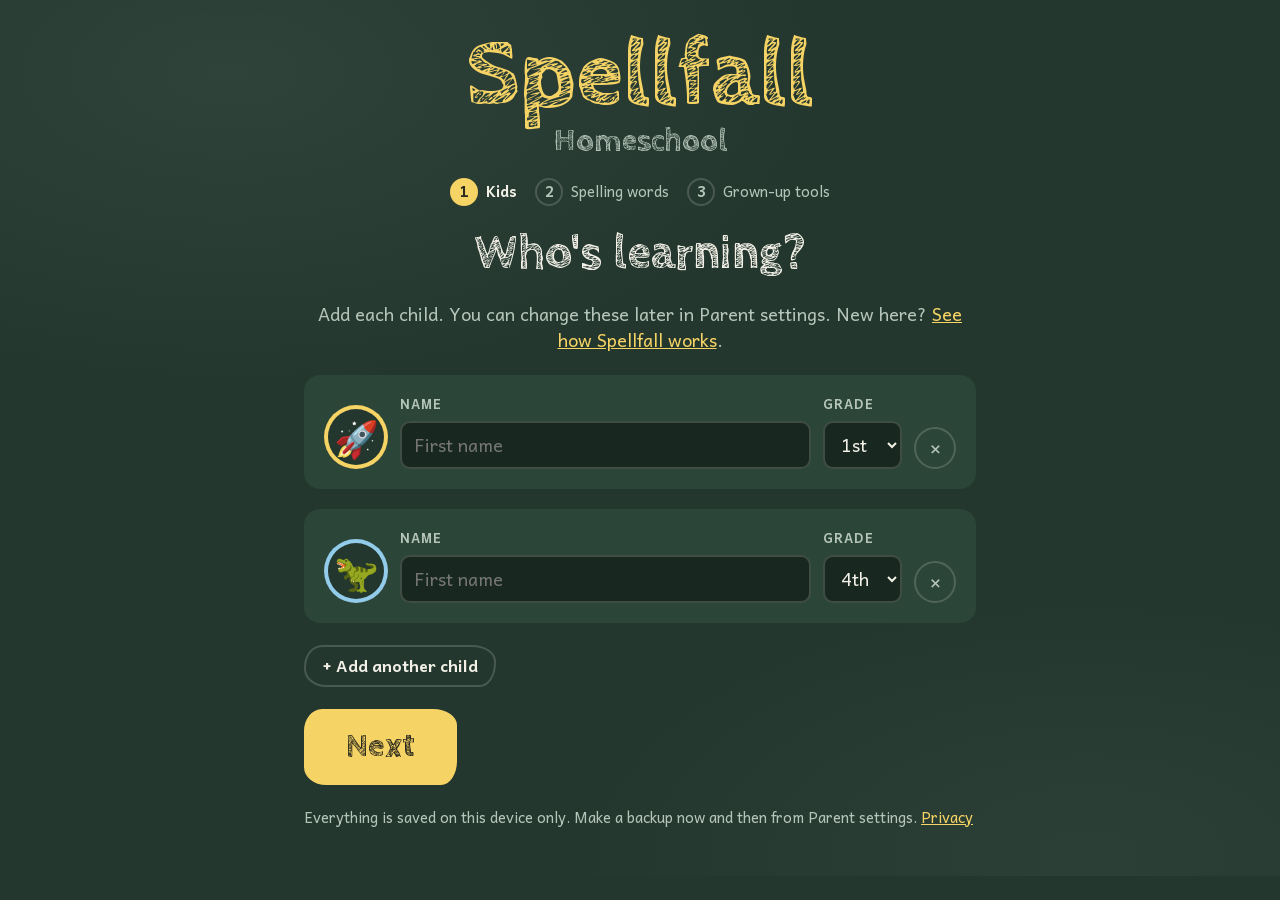
==== apps/spellfall/index.html @ 2c47dcf7 "n2: Spell-a-Rocket - spelling fuels a launch Every word spelled right in a spelling or hidden-words " ====
<!doctype html><html><head><meta charset=utf8><meta name=viewport content="width=device-width,initial-scale=1,viewport-fit=cover"><style>:root{color-scheme:light;box-sizing:border-box;padding-top:env(safe-area-inset-top,0px);padding-bottom:env(safe-area-inset-bottom,0px)}html{scroll-padding-top:env(safe-area-inset-top,0px)}body{margin:0;padding:0;font:14px -apple-system,BlinkMacSystemFont,sans-serif;background:#faf9f5;color:#141413}img{max-width:100%}[hidden]:not([hidden=until-found i]){display:none!important}</style></head><body>
<title>Spellfall</title>
<link rel="manifest" href="../../manifest.webmanifest">
<link rel="icon" href="../../icons/favicon-32.png">
<link rel="apple-touch-icon" href="../../icons/apple-touch-icon.png">
<meta name="theme-color" content="#23372E">
<meta name="apple-mobile-web-app-capable" content="yes">
<meta name="apple-mobile-web-app-title" content="Spellfall">
<meta name="apple-mobile-web-app-status-bar-style" content="black">
<link rel="stylesheet" href="../../css/fonts.css">
<style>
/* Layout: a one-screen chalkboard app. Menus are chalk on slate; the game is a full-bleed canvas world over a wooden chalk-tray where the typing happens. Word lists sit on primary-grade handwriting paper. */
:root{
  --board:#23372E; --board-deep:#182820; --panel:#2C4539; --panel-2:#34524A;
  --chalk:#F3F1E7; --chalk-dim:#B6C5B9; --chalk-faint:rgba(243,241,231,.18);
  --yellow:#F6D365; --pink:#F4A3A8; --blue:#93CBEA; --green:#A3E4A8; --orange:#F7B267; --lilac:#C9B6F2;
  --paper:#FBFAF3; --paper-blue:#8DB3DF; --paper-red:#E07A80; --ink:#26303A; --ink-soft:#5F6B77;
  --wood:#7A4E33; --wood-hi:#A06C48; --wood-dk:#553421;
  --good:#1F9D5A; --bad:#D8434B; --on-yellow:#2B2A1E;
  --f-display:"Cabin Sketch","Chalkboard SE","Marker Felt","Comic Sans MS",cursive;
  --f-body:"Andika","Avenir Next","Segoe UI",system-ui,sans-serif;
  --chalk-r:18px 24px 16px 22px / 22px 16px 24px 18px;
  color-scheme:dark;
}
*{box-sizing:border-box}
html{height:100%;background:var(--board)}
body{height:100%;margin:0;background:var(--board);color:var(--chalk);font-family:var(--f-body);font-size:18px;line-height:1.4;overflow:hidden;-webkit-tap-highlight-color:transparent;-webkit-text-size-adjust:100%}
button{font:inherit;color:inherit;cursor:pointer;border:0;background:none;padding:0;touch-action:manipulation}
input,select,textarea{font:inherit}
:focus-visible{outline:3px solid var(--yellow);outline-offset:3px}
.vh{position:absolute!important;width:1px;height:1px;opacity:0;overflow:hidden;clip:rect(0 0 0 0);pointer-events:none}

#app{position:relative;height:100%;overflow:hidden;background:
  radial-gradient(80% 60% at 18% 8%,rgba(255,255,255,.06),transparent 60%),
  radial-gradient(70% 50% at 85% 95%,rgba(255,255,255,.045),transparent 60%),var(--board)}
.screen{position:absolute;inset:0;overflow-y:auto;overflow-x:hidden;-webkit-overflow-scrolling:touch}
.wrap{position:relative;z-index:1;max-width:1100px;margin:0 auto;padding-block:28px 40px;padding-inline:24px;display:flex;flex-direction:column;gap:22px;min-height:100%}
.wrap.narrow{max-width:760px}
.wrap.wide{max-width:1180px}
@media (max-width:560px){.wrap{padding-inline:16px;padding-block:20px 32px}}
.center{display:grid;place-items:center}
.row{display:flex;flex-wrap:wrap;gap:12px;align-items:center}
.fine{font-size:15px;color:var(--chalk-dim);margin:0}
.muted{color:var(--chalk-dim);margin:0}

/* Type */
.logo{font-family:var(--f-display);font-weight:700;font-size:clamp(60px,12vw,128px);line-height:.9;color:var(--yellow);text-align:center;margin:8px 0 0;letter-spacing:.01em}
.logo span{display:inline-block;animation:drop .9s cubic-bezier(.3,1.5,.5,1) both}
.logo.sm{font-size:clamp(44px,8vw,72px)}
.tag{text-align:center;color:var(--chalk-dim);font-size:20px;margin:0;text-wrap:balance}
.who{font-family:var(--f-display);font-weight:700;font-size:36px;line-height:1.05;text-align:center;margin:6px 0 0;text-wrap:balance}
.h3{font-family:var(--f-display);font-weight:700;font-size:28px;margin:0 0 12px}
@keyframes drop{from{transform:translateY(-80px) rotate(-8deg);opacity:0}to{transform:none;opacity:1}}

/* Buttons */
.btn{display:inline-flex;align-items:center;justify-content:center;gap:10px;min-height:50px;padding:10px 22px;border-radius:var(--chalk-r);border:2.5px solid var(--chalk);font-weight:700;font-size:18px;color:var(--chalk);transition:transform .12s,background-color .12s;text-decoration:none;user-select:none;-webkit-user-select:none}
.btn:hover{background:rgba(255,255,255,.08)}
.btn:active{transform:scale(.97)}
.btn.primary{background:var(--yellow);border-color:var(--yellow);color:var(--on-yellow)}
.btn.primary:hover{background:#FADF86}
.btn.big{font-family:var(--f-display);font-size:42px;min-height:88px;padding:10px 48px}
.btn.small{min-height:42px;font-size:16px;padding:6px 16px}
.btn.ghost{border-color:var(--chalk-faint)}
.btn.danger{border-color:#E88A8A;color:#FFC2C2}
.btn[disabled]{opacity:.4;cursor:not-allowed;transform:none}

.hold{position:relative;display:inline-flex;align-items:center;gap:10px;padding:8px 16px 8px 10px;border:2px dashed var(--chalk-faint);border-radius:999px;color:var(--chalk-dim);font-size:16px;user-select:none;-webkit-user-select:none;-webkit-touch-callout:none;touch-action:none}
.hold .ring{width:26px;height:26px;border-radius:50%;background:conic-gradient(var(--yellow) calc(var(--p,0)*360deg),rgba(255,255,255,.14) 0);display:grid;place-items:center;flex:none}
.hold .ring::after{content:"";width:17px;height:17px;border-radius:50%;background:var(--board)}

/* Home */
.drift{position:absolute;inset:0;overflow:hidden;pointer-events:none;z-index:0}
.drift span{position:absolute;top:-12%;font-family:var(--f-display);font-weight:700;opacity:.12;animation:fall linear infinite}
@keyframes fall{to{transform:translateY(125vh) rotate(50deg)}}
.players{display:grid;grid-template-columns:repeat(auto-fit,minmax(250px,320px));justify-content:center;gap:24px;margin-top:4px}
.pcard{position:relative;display:flex;flex-direction:column;align-items:center;gap:6px;padding:28px 20px 22px;border:3px solid var(--pc);border-radius:var(--chalk-r);background:rgba(0,0,0,.14);transition:transform .15s,background-color .15s;text-align:center;min-width:0}
.pcard:hover{transform:translateY(-3px) rotate(-.5deg);background:rgba(255,255,255,.06)}
.pav{width:112px;height:112px;border-radius:50%;display:grid;place-items:center;font-size:62px;line-height:1;background:rgba(0,0,0,.2);box-shadow:inset 0 0 0 4px var(--pc);flex:none}
.pname{font-family:var(--f-display);font-weight:700;font-size:42px;line-height:1.05;color:var(--pc);margin-top:6px;overflow-wrap:anywhere}
.pmeta{color:var(--chalk-dim);font-size:17px}
.pbest{font-size:17px;color:var(--chalk-dim)}
.pbest b{font-family:var(--f-display);font-size:26px;color:var(--chalk);margin-left:4px}
@media (max-width:560px){.pcard{padding:20px 16px 16px}.pav{width:84px;height:84px;font-size:46px}.pname{font-size:34px}.players{grid-template-columns:minmax(0,1fr)}}
.pkey{position:absolute;top:10px;left:12px;font-size:14px;border:1.5px solid var(--chalk-faint);border-radius:6px;padding:0 7px;color:var(--chalk-dim)}
.foot{margin-top:auto;display:flex;justify-content:space-between;align-items:center;gap:12px;flex-wrap:wrap;color:var(--chalk-dim);font-size:15px;padding-top:12px}

/* Setup */
.srows{display:flex;flex-direction:column;gap:14px}
.srow{display:flex;gap:12px;align-items:flex-end;flex-wrap:wrap;padding:14px;border:2px solid var(--chalk-faint);border-radius:16px}
.savatar{width:64px;height:64px;border-radius:50%;background:rgba(0,0,0,.2);font-size:36px;display:grid;place-items:center;box-shadow:inset 0 0 0 3px var(--chalk-faint);flex:none}
.grow{flex:1;min-width:160px}
.x{width:42px;height:42px;border-radius:50%;border:2px solid var(--chalk-faint);font-size:22px;line-height:1;color:var(--chalk-dim)}

/* Lobby */
.topbar{display:flex;align-items:center;gap:14px;flex-wrap:wrap}
.me{display:flex;align-items:center;gap:14px;margin-right:auto;min-width:0}
.me .pav{width:68px;height:68px;font-size:38px}
.me h2{font-family:var(--f-display);font-weight:700;font-size:44px;margin:0;line-height:1;color:var(--pc);overflow-wrap:anywhere}
.me small{display:block;color:var(--chalk-dim);font-size:16px;margin-top:2px}
.lobby{display:grid;grid-template-columns:minmax(0,1.05fr) minmax(0,1fr);gap:32px;align-items:start}
@media (max-width:860px){.lobby{grid-template-columns:minmax(0,1fr)}}
.themes{display:grid;grid-template-columns:repeat(3,minmax(0,1fr));gap:12px}
@media (max-width:480px){.themes{grid-template-columns:minmax(0,1fr)}.tcard{flex-direction:row!important;align-items:center}.tcard canvas{width:120px!important;flex:none}}
.tcard{display:flex;flex-direction:column;gap:6px;padding:8px 8px 12px;border-radius:14px;border:3px solid transparent;background:rgba(0,0,0,.2);text-align:left;min-width:0;transition:border-color .15s,transform .15s}
.tcard:hover{transform:translateY(-2px)}
.tcard canvas{width:100%;max-width:100%;aspect-ratio:4/3;border-radius:9px;display:block;background:var(--board-deep)}
.tcard b{font-size:18px;line-height:1.2;padding-inline:4px}
.tcard span{font-size:14px;color:var(--chalk-dim);line-height:1.3;padding-inline:4px}
.tcard[aria-pressed="true"]{border-color:var(--yellow);background:rgba(246,211,101,.1)}
.playzone{display:flex;flex-direction:column;align-items:flex-start;gap:10px;margin-top:24px}
.summary{color:var(--chalk-dim);font-size:16px;margin:0}

/* Handwriting paper */
.paper{position:relative;background:var(--paper);color:var(--ink);border-radius:4px;padding:16px 18px 18px 56px;box-shadow:0 1px 0 rgba(0,0,0,.2),0 18px 40px rgba(0,0,0,.3);transform:rotate(.5deg)}
.paper::before{content:"";position:absolute;left:42px;top:0;bottom:0;width:2px;background:var(--paper-red);opacity:.55}
.paper::after{content:"";position:absolute;left:6px;top:0;bottom:0;width:26px;background:radial-gradient(circle at 13px 50%,var(--board-deep) 0 7px,transparent 7.5px) 0 0/26px 33.33% repeat-y;opacity:.85}
.paper-title{display:flex;justify-content:space-between;gap:10px;font-weight:700;font-size:17px;color:var(--ink-soft);margin-bottom:12px}
.lines{display:grid;grid-template-columns:repeat(auto-fill,minmax(170px,1fr));column-gap:22px;row-gap:16px}
.line{position:relative;height:44px;width:100%;border-top:2px solid var(--paper-blue);border-bottom:2px solid var(--paper-red);display:flex;align-items:flex-end;padding:0 4px;font-size:33px;line-height:1;color:var(--ink);text-align:left;border-radius:0}
.line::before{content:"";position:absolute;left:0;right:0;top:50%;border-top:2px dashed var(--paper-blue);opacity:.75}
.line span{position:relative;transform:translateY(.2em);white-space:nowrap;overflow:hidden;text-overflow:ellipsis;max-width:100%}
.line:hover{background:rgba(141,179,223,.14)}
.line.sm{font-size:28px;height:38px}
.paper-hint{margin:14px 0 0;font-size:14px;color:var(--ink-soft)}
.paper-empty p{margin:0 0 6px;font-size:22px;font-weight:700}
.paper-empty .fine{color:var(--ink-soft);font-size:16px;font-weight:400}

/* Game */
#scr-game{overflow:hidden;display:flex;flex-direction:column;background:#0A0F1E}
.stage{position:relative;flex:1;min-height:0}
#cv{position:absolute;inset:0;width:100%;height:100%;display:block;touch-action:none}
.hud{position:absolute;top:0;left:0;right:0;display:grid;grid-template-columns:1fr auto 1fr;align-items:start;gap:12px;padding:12px 16px;pointer-events:none;color:#fff;text-shadow:0 2px 6px rgba(0,0,0,.55);z-index:2}
.hud .score{font-family:var(--f-display);font-weight:700;font-size:46px;line-height:1;font-variant-numeric:tabular-nums}
.hud .combo{display:inline-block;font-size:16px;font-weight:700;background:rgba(0,0,0,.3);border-radius:999px;padding:3px 12px;margin-top:6px;text-shadow:none}
.hud-c{font-family:var(--f-display);font-weight:700;font-size:26px;padding-top:6px}
.hud-r{display:flex;justify-content:flex-end;align-items:center;gap:12px}
.lives{display:flex;gap:3px;align-items:center;font-size:24px;font-weight:700;color:#FF7A7A}
.lives .lost{color:rgba(255,255,255,.28)}
.lives svg{display:block;filter:drop-shadow(0 2px 3px rgba(0,0,0,.4))}
.pbtn{pointer-events:auto;width:48px;height:48px;border-radius:50%;background:rgba(0,0,0,.3);display:grid;place-items:center;color:#fff}
.tray{flex:none;display:flex;align-items:center;gap:14px;padding:12px 18px calc(12px + env(safe-area-inset-bottom,0px));background:linear-gradient(var(--wood-hi),var(--wood) 16%,var(--wood-dk));box-shadow:0 -3px 0 rgba(0,0,0,.28);position:relative;z-index:3}
.tray-who{font-size:36px;line-height:1;flex:none}
#type{flex:1;min-width:0;height:66px;border-radius:12px;border:3px solid rgba(0,0,0,.25);background:var(--paper);color:var(--ink);font-family:var(--f-body);font-weight:700;font-size:38px;padding:0 18px;letter-spacing:.05em;caret-color:var(--good);outline:none}
#type:focus{border-color:var(--yellow)}
#type.bad{animation:shake .28s;border-color:var(--bad);background:#FFECEC}
@keyframes shake{25%{transform:translateX(-8px)}50%{transform:translateX(7px)}75%{transform:translateX(-4px)}}
.hint{color:#F8E7D4;font-size:15px;max-width:230px;line-height:1.3}
@media (max-width:640px){.hint{display:none}.hud{padding:10px 12px;gap:8px}.hud .score{font-size:34px}.hud-c{font-size:18px}.lives{font-size:16px;gap:2px}.pbtn{width:40px;height:40px}.tray{padding-inline:12px;gap:10px}.tray-who{font-size:28px}#type{height:58px;font-size:32px}}
.hud-c{white-space:nowrap}
.overlay{position:absolute;inset:0;display:grid;place-items:center;background:rgba(8,12,20,.5);z-index:4;padding:16px}
.count{font-family:var(--f-display);font-weight:700;font-size:min(34vw,210px);line-height:1;color:#fff;text-shadow:0 8px 0 rgba(0,0,0,.25);animation:pulse .75s ease-out}
@keyframes pulse{from{transform:scale(1.5);opacity:0}30%{opacity:1}to{transform:scale(1)}}
.pausebox{background:var(--board);border-radius:var(--chalk-r);padding:28px 32px;display:flex;flex-direction:column;gap:14px;align-items:center;border:3px solid var(--chalk-faint);max-width:420px;width:100%;text-align:center}
.pausebox h2{font-family:var(--f-display);font-size:48px;margin:0;line-height:1}
.pausebox p{margin:0;color:var(--chalk-dim)}

/* Results */
.res-score{font-family:var(--f-display);font-weight:700;font-size:clamp(80px,16vw,150px);line-height:.95;color:var(--yellow);text-align:center;font-variant-numeric:tabular-nums}
.res-sub{text-align:center;color:var(--chalk-dim);margin:-8px 0 0}
.newbest{align-self:center;background:var(--pink);color:#3A1E22;font-weight:700;padding:6px 16px;border-radius:999px;transform:rotate(-2deg)}
.stats{display:grid;grid-template-columns:repeat(4,minmax(0,1fr));gap:14px}
@media (max-width:560px){.stats{grid-template-columns:repeat(2,minmax(0,1fr))}}
.stat{border-top:2px solid var(--chalk-faint);padding-top:8px}
.stat b{display:block;font-family:var(--f-display);font-size:36px;line-height:1.1;font-variant-numeric:tabular-nums}
.stat span{color:var(--chalk-dim);font-size:15px}
.confetti{position:absolute;inset:0;pointer-events:none;overflow:hidden;z-index:2}
.confetti i{position:absolute;top:-20px;width:10px;height:16px;border-radius:2px;animation:conf 2.6s cubic-bezier(.2,.6,.4,1) forwards}
@keyframes conf{to{transform:translateY(110vh) rotate(720deg);opacity:.8}}

/* Grown-ups */
.gtitle{font-family:var(--f-display);font-weight:700;font-size:44px;margin:0 auto 0 0;line-height:1}
.ptabs{display:flex;flex-wrap:wrap;gap:10px}
.ptab{display:inline-flex;align-items:center;gap:8px;min-height:48px;padding:4px 16px 4px 6px;border-radius:999px;border:2px solid var(--chalk-faint);font-weight:700}
.ptab .av{width:38px;height:38px;border-radius:50%;display:grid;place-items:center;font-size:22px;background:rgba(0,0,0,.2)}
.ptab[aria-pressed="true"]{border-color:var(--pc);background:rgba(255,255,255,.08);color:var(--pc)}
.ptab.add{padding:4px 16px;color:var(--chalk-dim);font-weight:400}
.gp-grid{display:grid;grid-template-columns:minmax(0,1.1fr) minmax(0,1fr);gap:20px;align-items:start}
@media (max-width:900px){.gp-grid{grid-template-columns:minmax(0,1fr)}}
.col{display:flex;flex-direction:column;gap:20px;min-width:0}
.card{background:var(--panel);border-radius:16px;padding:20px;display:flex;flex-direction:column;gap:14px;min-width:0}
.card h3{font-family:var(--f-display);font-weight:700;font-size:28px;margin:0;line-height:1.1}
.lbl{font-size:13px;letter-spacing:.07em;text-transform:uppercase;color:var(--chalk-dim);font-weight:700}
.field{display:flex;flex-direction:column;gap:7px;min-width:0}
.inp{height:48px;border-radius:10px;border:2px solid var(--chalk-faint);background:var(--board-deep);color:var(--chalk);padding:0 12px;font-size:18px;width:100%}
.inp:focus{border-color:var(--yellow);outline:none}
textarea.inp{height:auto;min-height:230px;padding:10px 12px;line-height:1.55;resize:vertical}
select.inp{padding-right:28px}
.chips{display:flex;flex-wrap:wrap;gap:8px}
.chip{min-height:42px;padding:6px 15px;border-radius:999px;border:2px solid var(--chalk-faint);font-size:16px}
.chip small{color:var(--chalk-dim);font-size:13px;margin-left:4px}
.chip[aria-pressed="true"]{background:var(--yellow);border-color:var(--yellow);color:var(--on-yellow);font-weight:700}
.chip[aria-pressed="true"] small{color:#5A5330}
.tog{display:flex;align-items:center;gap:12px;min-height:44px;font-size:17px;text-align:left}
.tog .knob{width:52px;height:30px;border-radius:999px;background:rgba(255,255,255,.18);position:relative;flex:none;transition:background-color .15s}
.tog .knob::after{content:"";position:absolute;top:3px;left:3px;width:24px;height:24px;border-radius:50%;background:var(--chalk);transition:transform .15s}
.tog[aria-pressed="true"] .knob{background:var(--good)}
.tog[aria-pressed="true"] .knob::after{transform:translateX(22px)}
.wl-head{display:flex;justify-content:space-between;align-items:flex-start;gap:12px}
.wl-head b{font-size:20px;display:block}
.wl-head small{color:var(--chalk-dim);font-size:15px}
.wordchips{display:flex;flex-wrap:wrap;gap:6px}
.wchip{background:var(--paper);color:var(--ink);border-radius:6px;padding:3px 10px;font-size:19px;font-weight:700}
.note{background:rgba(246,211,101,.14);border-left:4px solid var(--yellow);padding:8px 12px;border-radius:6px;margin:0;font-size:16px}
.err{background:rgba(216,67,75,.18);border-left:4px solid var(--bad);padding:8px 12px;border-radius:6px;margin:0;font-size:16px}
.scanbox{display:flex;gap:14px;align-items:center;flex-wrap:wrap}
.scanbox img{width:88px;height:88px;object-fit:cover;border-radius:8px;border:2px solid var(--chalk-faint)}
.spin{width:22px;height:22px;border-radius:50%;border:3px solid var(--chalk-faint);border-top-color:var(--yellow);animation:rot 1s linear infinite;flex:none}
@keyframes rot{to{transform:rotate(360deg)}}
.kpis{display:grid;grid-template-columns:repeat(3,minmax(0,1fr));gap:12px}
.kpis b{display:block;font-family:var(--f-display);font-size:32px;line-height:1.1;font-variant-numeric:tabular-nums}
.kpis span{font-size:14px;color:var(--chalk-dim)}
.tablewrap{overflow-x:auto}
table.games{width:100%;border-collapse:collapse;font-variant-numeric:tabular-nums;font-size:15px}
table.games th{text-align:left;color:var(--chalk-dim);font-weight:700;font-size:12px;text-transform:uppercase;letter-spacing:.06em}
table.games td,table.games th{padding:7px 8px;border-bottom:1px solid var(--chalk-faint);white-space:nowrap}
.tricky{list-style:none;margin:0;padding:0;display:flex;flex-direction:column;gap:6px}
.tricky li{display:flex;justify-content:space-between;gap:12px;flex-wrap:wrap;padding:6px 10px;border-radius:8px;background:rgba(0,0,0,.16)}
.tricky b{font-size:19px}
.tricky span{color:var(--chalk-dim);font-size:15px}
.past{list-style:none;margin:0;padding:0;display:flex;flex-direction:column;gap:8px}
.past li{display:flex;justify-content:space-between;align-items:center;gap:12px;flex-wrap:wrap;padding:8px 10px;border-radius:10px;background:rgba(0,0,0,.16)}
.past small{display:block;color:var(--chalk-dim);font-size:14px}
.avatars{display:flex;flex-wrap:wrap;gap:6px}
.avatars button{width:46px;height:46px;border-radius:50%;font-size:26px;display:grid;place-items:center;background:rgba(0,0,0,.18)}
.avatars button[aria-pressed="true"]{box-shadow:inset 0 0 0 3px var(--yellow);background:rgba(246,211,101,.15)}
.swatches{display:flex;gap:10px;flex-wrap:wrap}
.swatches button{width:38px;height:38px;border-radius:50%;background:var(--sw);box-shadow:inset 0 0 0 3px rgba(0,0,0,.2)}
.swatches button[aria-pressed="true"]{box-shadow:0 0 0 3px var(--board),0 0 0 6px var(--sw)}
.two{display:grid;grid-template-columns:minmax(0,1fr) 140px;gap:12px}
@media (max-width:480px){.two{grid-template-columns:minmax(0,1fr)}}

/* Lobby mode switch + typing lessons */
.modes{display:inline-flex;gap:4px;padding:5px;border-radius:999px;background:rgba(0,0,0,.25);align-self:flex-start;flex-wrap:wrap}
.modes button{padding:8px 22px;border-radius:999px;font-family:var(--f-display);font-weight:700;font-size:24px;color:var(--chalk-dim);min-height:48px}
.modes button[aria-pressed="true"]{background:var(--yellow);color:var(--on-yellow)}
.lesson-now{display:flex;flex-direction:column;gap:2px;padding:14px 16px;border-radius:14px;background:rgba(0,0,0,.2);border-left:4px solid var(--yellow)}
.lesson-now b{font-family:var(--f-display);font-weight:700;font-size:30px;line-height:1.1}
.lesson-now p{margin:4px 0 0;color:var(--chalk-dim);font-size:16px}
.lgroup{display:flex;flex-direction:column;gap:8px}
.lgroup h4{margin:0;font-size:13px;letter-spacing:.07em;text-transform:uppercase;color:var(--chalk-dim)}
.lgrid{display:grid;grid-template-columns:repeat(auto-fill,minmax(96px,1fr));gap:10px}
.lesson{display:flex;flex-direction:column;align-items:center;gap:6px;padding:12px 6px 8px;border-radius:12px;background:rgba(0,0,0,.18);border:3px solid transparent;text-align:center;min-width:0}
.lesson:hover:not(:disabled){background:rgba(255,255,255,.06)}
.lesson[aria-pressed="true"]{border-color:var(--yellow);background:rgba(246,211,101,.1)}
.lesson:disabled{opacity:.38;cursor:not-allowed}
.lesson .ln{font-size:13px;line-height:1.2}
.kcap{display:inline-grid;place-items:center;min-width:48px;height:44px;padding:0 10px;border-radius:9px;background:var(--paper);color:var(--ink);font-weight:700;font-size:21px;line-height:1;box-shadow:0 4px 0 #B3AB94;white-space:nowrap}
.stars-sm{display:flex;gap:1px;font-size:15px;line-height:1;color:rgba(243,241,231,.25)}
.stars-sm .on,.stars-big .on{color:var(--yellow)}
.stars-big{display:flex;justify-content:center;gap:12px;font-size:68px;line-height:1;color:rgba(243,241,231,.18)}
.capsrow{display:flex;flex-wrap:wrap;gap:10px;padding-bottom:4px}
.count-tip{position:absolute;left:50%;bottom:12%;transform:translateX(-50%);width:min(640px,calc(100% - 32px));margin:0;text-align:center;color:#fff;font-size:22px;font-weight:700;line-height:1.35;text-shadow:0 2px 6px rgba(0,0,0,.65)}
.hud-c{overflow:hidden;text-overflow:ellipsis;max-width:46vw}
/* Keyboard guide */
.kbd{flex:none;display:flex;flex-direction:column;align-items:center;gap:4px;padding:8px 12px 6px;background:#15211B;border-top:2px solid rgba(0,0,0,.35);--kw:clamp(22px,6.2vw,44px);--kh:clamp(22px,4vh,32px);position:relative;z-index:3;overflow:hidden}
.krow{display:flex;gap:4px}
.k{width:var(--kw);height:var(--kh);border-radius:6px;display:grid;place-items:center;font-weight:700;font-size:clamp(11px,1.6vw,15px);color:#26303A;background:var(--fc);opacity:.4;box-shadow:0 2px 0 rgba(0,0,0,.45);position:relative;transition:transform .1s,opacity .1s}
.k.on{opacity:1;transform:translateY(-2px) scale(1.14);box-shadow:0 0 0 3px #fff,0 4px 0 rgba(0,0,0,.4);z-index:1}
.k.bump::after{content:"";position:absolute;bottom:4px;left:50%;width:10px;margin-left:-5px;height:2px;border-radius:1px;background:#26303A}
.k.wide{width:calc(var(--kw) * 2.3)}
.k.space{width:calc(var(--kw) * 6)}
.kinfo{font-size:15px;color:#EDE6D2;min-height:21px;display:flex;align-items:center;gap:8px}
.kinfo i{width:12px;height:12px;border-radius:50%;background:var(--fc);display:inline-block;flex:none}
@media (max-width:640px){.modes button{font-size:20px;padding:6px 16px}.count-tip{font-size:18px}}
/* Hidden words */
.hw{position:absolute;inset:0;display:flex;flex-direction:column;align-items:center;justify-content:center;gap:14px;padding:80px 16px 16px;z-index:2;pointer-events:none}
.hw > *{pointer-events:auto}
.hw-card{position:relative;width:min(760px,100%);padding:22px 28px 18px;background:var(--paper);border-radius:10px;box-shadow:0 18px 40px rgba(0,0,0,.35);display:flex;flex-direction:column;align-items:stretch}
.hw-line{position:relative;height:clamp(92px,17vh,150px);border-top:2px solid var(--paper-blue);border-bottom:3px solid var(--paper-red);display:flex;align-items:flex-end;justify-content:center;overflow:visible}
.hw-line::before{content:"";position:absolute;left:0;right:0;top:50%;border-top:2px dashed var(--paper-blue);opacity:.75}
.hw-word{position:relative;font-weight:700;color:var(--ink);line-height:1;transform:translateY(.2em);transition:filter .8s ease,opacity .8s ease,color .3s;white-space:nowrap}
.hw-word.hidden{filter:blur(18px);opacity:.4}
.hw-word.right{color:var(--good)}
#hw-cv{position:absolute;left:-24px;top:-24px;width:calc(100% + 48px);height:calc(100% + 48px);pointer-events:none}
.hw-timer{height:6px;margin-top:14px;border-radius:3px;background:rgba(38,48,58,.12);overflow:hidden}
.hw-timer i{display:block;height:100%;background:var(--yellow);transform-origin:left center}
.hw-msg{color:#fff;font-size:22px;font-weight:700;text-align:center;text-shadow:0 2px 6px rgba(0,0,0,.6);min-height:30px;max-width:760px;text-wrap:balance}
.hw-answer{display:flex;flex-wrap:wrap;justify-content:center;gap:8px;min-height:62px;max-width:100%}
.hw-answer .t{min-width:46px;height:60px;padding:0 8px;border-radius:10px;background:var(--paper);color:var(--ink);font-weight:700;font-size:38px;line-height:1;display:grid;place-items:center;box-shadow:0 4px 0 #B3AB94}
.hw-answer .t.ok{background:#D9F5E1;color:#146C3C;box-shadow:0 4px 0 #8CC9A0}
.hw-answer .t.no{background:#FFE3B8;color:#8A4B00;box-shadow:0 4px 0 #E0B060;outline:3px solid #F29A4A;outline-offset:-3px}
.hw-answer .ph{color:#fff;opacity:.85;font-size:18px;align-self:center;text-shadow:0 2px 4px rgba(0,0,0,.5)}
.hw-tools{display:flex;flex-wrap:wrap;justify-content:center;gap:10px}
.hw-tools .btn{background:rgba(0,0,0,.4);border-color:rgba(255,255,255,.65);color:#fff}
.hw-tools .btn.primary{background:var(--yellow);border-color:var(--yellow);color:var(--on-yellow)}
.say-btn{flex:none;min-height:50px;padding:6px 14px;border-radius:12px;background:rgba(0,0,0,.28);color:#FFF6E6;font-weight:700;font-size:16px;display:inline-flex;align-items:center;gap:8px}
.say-help{position:absolute;right:16px;bottom:12px;z-index:5;width:min(380px,calc(100% - 32px));background:var(--paper);color:var(--ink);border-radius:14px;padding:16px 18px;box-shadow:0 12px 30px rgba(0,0,0,.4);font-size:17px;line-height:1.45}
.say-help b{display:block;font-size:19px;margin-bottom:6px}
.say-help ol{margin:0;padding-left:22px;display:flex;flex-direction:column;gap:4px}
.say-help p{margin:8px 0 0;color:var(--ink-soft);font-size:15px}
.say-help kbd{font-family:inherit;font-weight:700;border:1.5px solid #B3AB94;border-bottom-width:3px;border-radius:6px;padding:0 6px;background:#fff}
@media (max-width:640px){.hw{padding-top:70px;gap:10px}.hw-msg{font-size:18px}.hw-answer .t{min-width:36px;height:48px;font-size:30px}.say-btn span{display:none}}
.modal{position:fixed;inset:0;background:rgba(0,0,0,.55);display:grid;place-items:center;z-index:50;padding:16px}
.modal .box{background:var(--board);border:3px solid var(--chalk-faint);border-radius:18px;padding:24px;max-width:440px;width:100%;display:flex;flex-direction:column;gap:16px}
.modal p{margin:0;font-size:19px}
.toast{position:fixed;left:50%;bottom:calc(24px + env(safe-area-inset-bottom,0px));transform:translateX(-50%);background:var(--paper);color:var(--ink);padding:10px 18px;border-radius:12px;font-weight:700;z-index:60;box-shadow:0 8px 24px rgba(0,0,0,.35);max-width:calc(100% - 32px);text-align:center}

@media (prefers-reduced-motion:reduce){
  .logo span,.count,.confetti i{animation:none}
  .drift span{animation:none;top:auto}
  .pcard,.tcard,.btn{transition:none}
}
</style>

<div id="app">
  <section id="scr-loading" class="screen center">
    <div class="wrap" style="justify-content:center">
      <div class="logo">Spellfall</div>
      <p class="tag">Getting the chalk ready…</p>
    </div>
  </section>

  <section id="scr-setup" class="screen" hidden>
    <div class="wrap narrow">
      <div class="logo sm">Spellfall</div>
      <h1 class="who">Set up your players</h1>
      <p class="tag">Each player gets their own weekly word list, settings, and high scores.</p>
      <div id="setup-rows" class="srows"></div>
      <div class="row"><button class="btn ghost small" data-act="s-add">+ Add another player</button></div>
      <div class="row"><button class="btn primary" id="s-create">Create players</button></div>
      <p class="fine" id="s-store"></p>
    </div>
  </section>

  <section id="scr-home" class="screen" hidden>
    <div class="drift" id="drift" aria-hidden="true"></div>
    <div class="wrap">
      <h1 class="logo" aria-label="Spellfall"><span>S</span><span>p</span><span>e</span><span>l</span><span>l</span><span>f</span><span>a</span><span>l</span><span>l</span></h1>
      <p class="tag">Type the falling words before they land.</p>
      <h2 class="who">Who's playing?</h2>
      <div class="players" id="players"></div>
      <div class="foot"><span id="h-store"></span><button class="hold" data-hold="home"><span class="ring"></span>Grown-ups · press and hold</button></div>
    </div>
  </section>

  <section id="scr-lobby" class="screen" hidden>
    <div class="wrap">
      <div class="topbar">
        <button class="btn ghost small" data-act="home">← Today</button>
        <div class="me"><span class="pav" id="l-av"></span><div><h2 id="l-name"></h2><small id="l-sub"></small></div></div>
        <button class="hold" data-hold="lobby"><span class="ring"></span>Grown-ups</button>
      </div>
      <div class="modes" id="l-modes" role="group" aria-label="Game type"></div>
      <div class="lobby">
        <div class="col">
          <div>
            <h3 class="h3">Pick your world</h3>
            <div class="themes" id="l-themes"></div>
          </div>
          <div class="playzone">
            <button class="btn primary big" id="play">Play!</button>
            <p class="summary" id="l-summary"></p>
            <p class="summary" id="l-last"></p>
          </div>
        </div>
        <div class="col" id="l-words">
          <h3 class="h3" style="margin:0">This week's words</h3>
          <div class="paper" id="l-paper"></div>
        </div>
        <div class="col" id="l-lessons" hidden></div>
      </div>
    </div>
  </section>

  <section id="scr-game" class="screen" hidden>
    <div class="stage" id="stage">
      <canvas id="cv"></canvas>
      <div class="hw" id="hw" hidden>
        <div class="hw-card" id="hw-card">
          <div class="hw-line"><span class="hw-word" id="hw-word"></span></div>
          <canvas id="hw-cv" aria-hidden="true"></canvas>
          <div class="hw-timer" id="hw-timer"><i id="hw-bar"></i></div>
        </div>
        <div class="hw-msg" id="hw-msg" role="status"></div>
        <div class="hw-answer" id="hw-answer" aria-live="polite"></div>
        <div class="hw-tools">
          <button class="btn small" id="hw-hear">🔊 Hear it</button>
          <button class="btn small" id="hw-hide">Hide it</button>
          <button class="btn small" id="hw-peek">Peek</button>
          <button class="btn small primary" id="hw-check">Check</button>
          <button class="btn small primary" id="hw-next">Next word</button>
        </div>
      </div>
      <div class="say-help" id="say-help" hidden>
        <b>Spell it out loud</b>
        <ol>
          <li>Press <kbd>🌐</kbd> + <kbd>D</kbd> on the keyboard, or tap the microphone at the bottom of the screen.</li>
          <li>Say each letter slowly: “see… ay… kay… ee.”</li>
          <li>Press return to check.</li>
        </ol>
        <p>If it writes the whole word, say the letters one at a time.</p>
      </div>
      <div class="hud">
        <div class="hud-l"><div class="score" id="h-score">0</div><div class="combo" id="h-combo" hidden></div></div>
        <div class="hud-c" id="h-level">Level 1</div>
        <div class="hud-r"><div class="lives" id="h-lives"></div><button class="pbtn" id="h-pause" aria-label="Pause"><svg viewBox="0 0 24 24" width="24" height="24" aria-hidden="true"><rect x="6" y="5" width="4" height="14" rx="1.5" fill="currentColor"/><rect x="14" y="5" width="4" height="14" rx="1.5" fill="currentColor"/></svg></button></div>
      </div>
      <div class="overlay" id="ov-count" hidden><div class="count" id="count">3</div><p class="count-tip" id="count-tip" hidden></p></div>
      <div class="overlay" id="ov-pause" hidden>
        <div class="pausebox">
          <h2 id="pz-title">Paused</h2>
          <p id="pz-msg">Take a breath.</p>
          <button class="btn primary" id="pz-resume">Keep playing</button>
          <button class="btn ghost small" id="pz-end">End game</button>
        </div>
      </div>
    </div>
    <div class="kbd" id="kbd" hidden aria-hidden="true"></div>
    <div class="tray">
      <span class="tray-who" id="tray-who" aria-hidden="true"></span>
      <input id="type" type="text" autocomplete="off" autocorrect="off" autocapitalize="off" spellcheck="false" inputmode="text" enterkeyhint="done" aria-label="Type the word" maxlength="40">
      <span class="hint" id="hint"></span>
      <button class="say-btn" id="tray-say" hidden aria-controls="say-help">🎤 <span>Say it</span></button>
    </div>
  </section>

  <section id="scr-results" class="screen" hidden>
    <div class="wrap narrow">
      <h1 class="who" id="r-title"></h1>
      <div class="stars-big" id="r-stars" hidden></div>
      <div class="res-score" id="r-score">0</div>
      <p class="res-sub" id="r-sub">points</p>
      <div class="newbest" id="r-best" hidden>New high score!</div>
      <p class="res-sub" id="r-rocket" hidden></p>
      <div class="stats" id="r-stats"></div>
      <div class="paper" id="r-practice"></div>
      <div class="row"><button class="btn primary big" id="r-again">Play again</button><button class="btn ghost" id="r-menu">Menu</button></div>
    </div>
    <div class="confetti" id="confetti" aria-hidden="true"></div>
  </section>

  <section id="scr-grown" class="screen" hidden>
    <div class="wrap wide">
      <div class="topbar"><h1 class="gtitle">Grown-ups</h1><span class="fine" id="g-store"></span><button class="btn primary small" data-act="done">Done</button></div>
      <div id="grown-body" class="col"></div>
    </div>
  </section>
</div>

<input type="file" id="scan-file" class="vh" accept="image/*">
<div class="modal" id="modal" hidden role="dialog" aria-modal="true" aria-labelledby="m-msg">
  <div class="box"><p id="m-msg"></p><div class="row"><button class="btn danger" id="m-ok">OK</button><button class="btn ghost" id="m-cancel">Cancel</button></div></div>
</div>
<div class="toast" id="toast" hidden role="status"></div>

<script src="../../js/core.js"></script>
<script>
(() => {
'use strict';
const HUB = window.Hub; HUB.store.load();
const QS = new URLSearchParams(location.search);
const hubHref = h => '../../index.html' + (h || '');
/* ---------- helpers ---------- */
const $ = (s, r = document) => r.querySelector(s);
const $$ = (s, r = document) => [...r.querySelectorAll(s)];
const clamp = (v, a, b) => Math.max(a, Math.min(b, v));
const rand = (a, b) => a + Math.random() * (b - a);
const uid = p => p + Date.now().toString(36) + Math.random().toString(36).slice(2, 7);
const esc = s => String(s ?? '').replace(/[&<>"']/g, c => ({ '&': '&amp;', '<': '&lt;', '>': '&gt;', '"': '&quot;', "'": '&#39;' }[c]));
const clone = x => JSON.parse(JSON.stringify(x));
const fmt = n => Number(n || 0).toLocaleString('en-US');
const norm = s => String(s || '').normalize('NFC').replace(/[‘’ʼ`´]/g, "'").replace(/[“”]/g, '"').replace(/[‐-—]/g, '-').toLowerCase().replace(/\s+/g, ' ');
const key = w => norm(w).trim();
const tnorm = s => String(s || '').normalize('NFC').replace(/[\u2018\u2019\u02BC]/g, "'");
const shuffle = a => { for (let i = a.length - 1; i > 0; i--) { const j = Math.floor(Math.random() * (i + 1)); [a[i], a[j]] = [a[j], a[i]]; } return a; };
const easeOut = k => 1 - Math.pow(1 - k, 3);
const sleep = ms => new Promise(r => setTimeout(r, ms));
const RM = !!(window.matchMedia && window.matchMedia('(prefers-reduced-motion: reduce)').matches);
const FONT = '"Andika","Avenir Next","Segoe UI",system-ui,sans-serif';
const DISPLAY = '"Cabin Sketch","Chalkboard SE","Marker Felt",cursive';

const AVATARS = ['🚀','🦖','🐙','🦈','🐉','🦊','🐯','🐼','🦉','🐸','🤖','👾','⚽','🏀','🦄','🐢','🐬','🌋'];
const COLORS = { yellow:'#F6D365', blue:'#93CBEA', pink:'#F4A3A8', green:'#A3E4A8', orange:'#F7B267', lilac:'#C9B6F2' };
const GRADES = ['K','1st','2nd','3rd','4th','5th','6th','7th','8th'];
const SPEEDS = { turtle:{ label:'Turtle', sub:'slow', T:22 }, bunny:{ label:'Bunny', sub:'medium', T:15 }, cheetah:{ label:'Cheetah', sub:'fast', T:10 } };
const RAMPS = { gentle:{ label:'Gentle', r:.95 }, normal:{ label:'Normal', r:.92 }, spicy:{ label:'Spicy', r:.88 } };
const MODES = {
  visible:{ label:'Always visible', short:'words stay visible', hint:'Type a falling word. Green letters mean you’re on track.', desc:'The word stays on screen and wrong letters bounce off. Best for new spellers and typing practice.' },
  fade:{ label:'Show, then fade', short:'words fade', hint:'Spell the word from memory. Press return to check.', desc:'Each word shows for about 2 seconds, then turns into blanks. They spell it from memory.' },
  audio:{ label:'Listen only', short:'listen only', hint:'Listen, then spell it. Press return to check. ↑ says it again.', desc:'The word is read aloud and never shown, like a real spelling test. Uses the iPad’s voice.' }
};
const FAILS = [3, 5, 10, 15, 20, 30, 0];
const LOOKS = [[2, '2 sec'], [3, '3 sec'], [5, '5 sec'], [8, '8 sec'], [0, 'Until they’re ready']];
const CLOUD = { space:['#5B6BD6', '#8E9BFF', '#B9A6F0', '#F2C94C', '#3C4A9E'], dino:['#E0673C', '#F29A4A', '#8A5A48', '#F6C66B', '#B8452A'], ocean:['#2A93B8', '#5CC7DB', '#1E6F9E', '#8FE0EA', '#3AA37A'] };
const LNAMES = { a:'a', ay:'a', eh:'a', b:'b', be:'b', bee:'b', c:'c', see:'c', sea:'c', si:'c', d:'d', dee:'d', de:'d', e:'e', ee:'e', f:'f', ef:'f', eff:'f', g:'g', gee:'g', h:'h', aitch:'h', haitch:'h', i:'i', eye:'i', aye:'i', j:'j', jay:'j', k:'k', kay:'k', okay:'k', l:'l', el:'l', ell:'l', elle:'l', m:'m', em:'m', n:'n', en:'n', o:'o', oh:'o', owe:'o', p:'p', pee:'p', pea:'p', q:'q', queue:'q', cue:'q', r:'r', are:'r', ar:'r', s:'s', es:'s', ess:'s', t:'t', tea:'t', tee:'t', u:'u', you:'u', ewe:'u', v:'v', vee:'v', w:'w', x:'x', ex:'x', y:'y', why:'y', wye:'y', z:'z', zee:'z', zed:'z' };
const nospace = s => s.replace(/\s+/g, '');
function letterify(raw, target) {
  const toks = String(raw || '').replace(/[.,!?;:"“”()]/g, ' ').split(/[\s\-–—]+/).filter(Boolean);
  const tgt = target ? nospace(key(target)) : '';
  let out = '', whole = false;
  for (let i = 0; i < toks.length; i++) {
    const t0 = toks[i], t = t0.toLowerCase().replace(/[’‘]/g, "'");
    if (toks.length === 1 && t.length > 1 && t === tgt && t0 !== t0.toUpperCase()) { whole = true; continue; }
    if (t === 'double' && /^(u|you|yu)$/i.test(toks[i + 1] || '')) { out += 'w'; i++; continue; }
    if (t === 'doubleyou' || t === 'dubya') { out += 'w'; continue; }
    if (t === 'apostrophe') { out += "'"; continue; }
    if (t === 'space') { out += ' '; continue; }
    if (t === 'capital' || t === 'uppercase' || t === 'lowercase' || t === 'letter') continue;
    if (t0 === 'OK') { out += 'k'; continue; }
    if (t.length > 1 && /^[a-z']+$/.test(t) && t0 === t0.toUpperCase()) { out += t; continue; }
    if (LNAMES[t]) { out += LNAMES[t]; continue; }
    if (/^[a-z']+$/.test(t)) {
      if (t.length > 1 && t === tgt && t0 !== t0.toUpperCase()) { whole = true; continue; }
      out += t;
    }
  }
  return { letters:out, whole };
}
const TSPEED = { turtle:10, bunny:7.5, cheetah:5.5 };
const LG = { home:'Home row', top:'Top row', bot:'Bottom row', ss:'Space and Shift', num:'Numbers' };
const LESSONS = [
  { id:'fj', group:LG.home, name:'F and J', cap:'F J', keys:'fj', tip:'Rest your pointer fingers on F and J. Feel the little bumps? That’s home.' },
  { id:'dk', group:LG.home, name:'D and K', cap:'D K', keys:'dk', tip:'Middle fingers rest on D and K, right next to your pointers.' },
  { id:'sl', group:LG.home, name:'S and L', cap:'S L', keys:'sl', tip:'Ring fingers rest on S and L.' },
  { id:'ap', group:LG.home, name:'A and ;', cap:'A ;', keys:'a;', tip:'Pinkies rest on A and ;. Now all eight fingers are home.' },
  { id:'gh', group:LG.home, name:'G and H', cap:'G H', keys:'gh', tip:'Pointer fingers stretch in for G and H, then hop back to F and J.' },
  { id:'hw', group:LG.home, name:'Home row words', cap:'abc', tip:'Only home row letters. Keep your fingers resting home.', words:['add','all','ask','dad','sad','had','has','lad','gas','ash','fall','hall','glad','flag','flash','half','dash','shall','salad','flask'] },
  { id:'ei', group:LG.top, name:'E and I', cap:'E I', keys:'ei', tip:'Middle fingers reach up for E and I, then come back home.' },
  { id:'ru', group:LG.top, name:'R and U', cap:'R U', keys:'ru', tip:'Pointer fingers reach up for R and U.' },
  { id:'ty', group:LG.top, name:'T and Y', cap:'T Y', keys:'ty', tip:'Pointer fingers reach up and in for T and Y.' },
  { id:'wo', group:LG.top, name:'W and O', cap:'W O', keys:'wo', tip:'Ring fingers reach up for W and O.' },
  { id:'qp', group:LG.top, name:'Q and P', cap:'Q P', keys:'qp', tip:'Pinkies reach up for Q and P.' },
  { id:'tw', group:LG.top, name:'Top row words', cap:'abc', tip:'Reach up, type, and come back home.', words:['the','we','you','are','dog','frog','fish','fire','tree','play','kite','lake','ride','sheep','happy','ready','little','story','party','yellow','purple','sister','water','ghost','quiet'] },
  { id:'nm', group:LG.bot, name:'N and M', cap:'N M', keys:'nm', tip:'Your right pointer finger reaches down for N and M.' },
  { id:'vb', group:LG.bot, name:'V and B', cap:'V B', keys:'vb', tip:'Your left pointer finger reaches down for V and B.' },
  { id:'cx', group:LG.bot, name:'C and X', cap:'C X', keys:'cx', tip:'Left middle finger reaches down for C. Left ring finger gets X.' },
  { id:'zp', group:LG.bot, name:'Z , and .', cap:'Z , .', keys:'z,.', tip:'Left pinky gets Z. Right middle finger gets the comma, right ring finger the period.' },
  { id:'aw', group:LG.bot, name:'All letter words', cap:'abc', tip:'Every letter is fair game now.', words:['jump','zoo','box','mom','moon','snow','zebra','candy','bunny','magic','camp','quick','fox','van','cub','maze','pizza','wizard','jacket','cookie','music','bench','zigzag'] },
  { id:'sp', group:LG.ss, name:'Space bar', cap:'space', tip:'Tap the space bar with your thumb between words.', words:['a cat','big dog','red sun','hop on','sit down','run fast','go home','me too','the end','fox box','we can','up high','my hat','hot dog','so fun','look up','red ball','big hug'] },
  { id:'uc', group:LG.ss, name:'Capital letters', cap:'Aa', caps:true, tip:'Hold Shift with the pinky on the other hand, then press the letter.' },
  { id:'cw', group:LG.ss, name:'Capital words', cap:'Abc', tip:'Names start with a capital. Shift with the other hand.', words:['Mom','Dad','Ben','Zoe','Sam','Ava','Monday','Friday','Sunday','July','May','Texas','Maine','Paris','Earth','Mars','Ohio','Jupiter'] },
  { id:'n1', group:LG.num, name:'Numbers 1 to 5', cap:'1–5', keys:'12345', num:true, tip:'Reach up two rows. 1 is your left pinky. 4 and 5 are your left pointer.' },
  { id:'n2', group:LG.num, name:'Numbers 6 to 0', cap:'6–0', keys:'67890', num:true, tip:'6 and 7 are your right pointer. 0 is your right pinky.' },
  { id:'nw', group:LG.num, name:'Numbers and words', cap:'3 ab', tip:'The number, a space, then the word.', words:['3 cats','10 dogs','2 frogs','7 fish','5 kites','1 sun','9 bugs','4 hats','6 eggs','8 cars','12 bees','100 stars','20 toes','11 ducks'] },
  { id:'se', group:LG.num, name:'Sentences', cap:'Aa.', tip:'A capital at the start and a period at the end.', words:['I can run.','The dog is big.','We like to play.','My cat is soft.','Look at the moon.','I have 2 fish.','The sun is hot.','It is a fox.','Mom has a red hat.','We go to the park.','I see 3 birds.','Dad can cook.'] }
];
(() => { let letters = '', nums = ''; for (const L of LESSONS) if (L.keys) { if (L.num) { L.review = nums; nums += L.keys; } else { L.review = letters; letters += L.keys; } } })();
const lessonTotal = L => L.words ? (L.id === 'se' ? 10 : 15) : 30;
const typingOf = p => ({ unlocked:0, sel:null, stars:{}, best:{}, keys:{}, rounds:0, kpm:0, ...((p && p.typing) || {}) });
const GUIDE = { fade:{ label:'Fade out as they learn', desc:'Shows the keyboard and which finger to use through the home and top rows, and again when Shift and numbers first show up. Then it hides so they stop looking.' }, always:{ label:'Always show', desc:'Always shows the keyboard and the finger for the next key.' }, off:{ label:'Off', desc:'No keyboard picture. Just the falling keys.' } };
const guideOn = (s, L, i) => s.guide === 'off' ? false : s.guide === 'always' ? true : (i <= 11 || ['nm', 'uc', 'n1'].includes(L.id));
const FMAP = {}; [['lp', '1qaz'], ['lr', '2wsx'], ['lm', '3edc'], ['li', '45rtfgvb'], ['ri', '67yuhjnm'], ['rm', '8ik,'], ['rr', '9ol.'], ['rp', '0p;']].forEach(([f, k]) => { for (const c of k) FMAP[c] = f; });
const FNAME = { lp:'Left pinky', lr:'Left ring finger', lm:'Left middle finger', li:'Left pointer finger', ri:'Right pointer finger', rm:'Right middle finger', rr:'Right ring finger', rp:'Right pinky', th:'Thumb' };
const FCOL = { p:'#F4A3A8', r:'#F7B267', m:'#F6D365', i:'#A3E4A8', h:'#93CBEA' };
const KROWS = [['1234567890', 0], ['qwertyuiop', .5], ['asdfghjkl;', .75], ['zxcvbnm,.', 1.25]];
const starRow = n => [0, 1, 2].map(k => `<span class="${k < n ? 'on' : ''}">★</span>`).join('');
const LOCK = '<svg viewBox="0 0 24 24" width="15" height="15" aria-hidden="true"><rect x="5" y="11" width="14" height="9" rx="2" fill="currentColor"/><path d="M8 11V8a4 4 0 0 1 8 0v3" fill="none" stroke="currentColor" stroke-width="2.2"/></svg>';
const ICON = {
  camera:'<svg viewBox="0 0 24 24" width="22" height="22" aria-hidden="true"><path d="M4 8h3l2-3h6l2 3h3v11H4z" fill="none" stroke="currentColor" stroke-width="2" stroke-linejoin="round"/><circle cx="12" cy="13" r="3.5" fill="none" stroke="currentColor" stroke-width="2"/></svg>',
  pencil:'<svg viewBox="0 0 24 24" width="22" height="22" aria-hidden="true"><path d="M4 20l1-4L16 5l3 3L8 19z" fill="none" stroke="currentColor" stroke-width="2" stroke-linejoin="round"/></svg>',
  heart:'<svg viewBox="0 0 24 24" width="1em" height="1em" aria-hidden="true"><path d="M12 21s-7.5-4.6-9.6-9.2C.9 8.4 3 4.5 6.8 4.5c2.1 0 3.9 1.2 5.2 3 1.3-1.8 3.1-3 5.2-3 3.8 0 5.9 3.9 4.4 7.3C19.5 16.4 12 21 12 21z" fill="currentColor"/></svg>'
};
const gradeNum = g => { const i = GRADES.indexOf(g); return i < 0 ? 3 : i; };
const gradeLabel = g => g === 'K' ? 'Kindergarten' : `${g} grade`;
const defaultsFor = grade => { const g = gradeNum(grade); return { maxFails:10, speed: g <= 3 ? 'turtle' : 'bunny', ramp: g <= 1 ? 'gentle' : 'normal', mode:'visible', speak: g <= 2, sound:true, guide:'fade', look: g <= 1 ? 5 : 3 }; };
const settingsOf = p => ({ ...defaultsFor(p.grade), ...(p.settings || {}) });
const mondayOf = (d = new Date()) => { const m = new Date(d); m.setHours(0,0,0,0); m.setDate(m.getDate() - ((m.getDay() + 6) % 7)); return m; };
const fmtDate = ts => new Date(ts).toLocaleDateString('en-US', { month:'short', day:'numeric' });
const defaultTitle = () => 'Week of ' + fmtDate(mondayOf());
const fmtWhen = ts => { const d = new Date(ts), n = new Date(); return d.toDateString() === n.toDateString() ? d.toLocaleTimeString('en-US', { hour:'numeric', minute:'2-digit' }) : fmtDate(ts); };
const fmtTime = s => { s = Math.round(s); return `${Math.floor(s / 60)}:${String(s % 60).padStart(2, '0')}`; };

/* ---------- state ---------- */
const S = { players:[], loaded:false, screen:'loading', pid:null, gpid:null, draft:null, scan:null, sample:null, limits:null, canScan:false, scanNote:'Checking whether photo scanning is available…', lastResult:null, setupRows:null, from:'home', addForm:false, resultsAt:0 };
const cur = () => S.players.find(p => p.id === S.pid);
const gp = () => S.players.find(p => p.id === S.gpid) || S.players[0];
const sortPlayers = a => (a || []).slice().sort((x, y) => (x.order ?? 0) - (y.order ?? 0) || (x.createdAt || 0) - (y.createdAt || 0));

/* ---------- toast / modal ---------- */
let toastT = 0;
function toast(msg) { const t = $('#toast'); t.textContent = msg; t.hidden = false; clearTimeout(toastT); toastT = setTimeout(() => { t.hidden = true; }, 3400); }
function confirmBox(msg, okLabel, onOk) {
  const m = $('#modal'); $('#m-msg').textContent = msg; $('#m-ok').textContent = okLabel; m.hidden = false;
  $('#m-ok').onclick = () => { m.hidden = true; onOk(); };
  $('#m-cancel').onclick = () => { m.hidden = true; };
  $('#m-cancel').focus();
}

/* ---------- storage ---------- */
const Store = {
  mode:'local',
  readLocal() { return HUB.store.spellfallPlayers(); },
  writeLocal() { HUB.store.saveSpellfallPlayers(S.players); },
  async init() { S.players = sortPlayers(this.readLocal()); S.loaded = true; onData(); },
  save(p) {
    const i = S.players.findIndex(x => x.id === p.id);
    if (i < 0) S.players.push(p); else S.players[i] = p;
    S.players = sortPlayers(S.players);
    this.writeLocal(); return Promise.resolve();
  },
  remove(id) { S.players = S.players.filter(p => p.id !== id); HUB.store.removeKid(id); },
  label() { return 'Saved on this device. Back it up from Parent settings in the hub.'; }
};
function writeErr(e) {
  const c = e && e.code;
  if (c === 'quota_exceeded') toast('Storage is full. Remove an old player or past weeks.');
  else if (c === 'invalid_argument') toast('Couldn’t save. You may only have view access to this game.');
  else toast('Couldn’t save just now. Try that change again in a moment.');
}

/* ---------- sound ---------- */
const Sfx = {
  ctx:null,
  get on() { return !G.s || G.s.sound !== false; },
  init() { try { if (!this.ctx) { const AC = window.AudioContext || window.webkitAudioContext; if (AC) this.ctx = new AC(); } if (this.ctx && this.ctx.state === 'suspended') this.ctx.resume(); } catch {} },
  tone(f, d, type = 'sine', v = .15, f2 = null, delay = 0) {
    const c = this.ctx; if (!c || !this.on) return;
    try {
      const t = c.currentTime + delay, o = c.createOscillator(), g = c.createGain();
      o.type = type; o.frequency.setValueAtTime(f, t); if (f2) o.frequency.exponentialRampToValueAtTime(f2, t + d);
      g.gain.setValueAtTime(.0001, t); g.gain.exponentialRampToValueAtTime(v, t + .012); g.gain.exponentialRampToValueAtTime(.0001, t + d);
      o.connect(g); g.connect(c.destination); o.start(t); o.stop(t + d + .03);
    } catch {}
  },
  tick() { this.tone(1250, .035, 'square', .02); },
  pop(streak) { const b = 520 * Math.pow(1.03, Math.min(streak, 20)); this.tone(b, .14, 'triangle', .2, b * 2); this.tone(b * 2.5, .08, 'sine', .07, null, .06); },
  bad() { this.tone(190, .16, 'sawtooth', .045, 120); },
  miss() { this.tone(150, .42, 'sine', .35, 45); this.tone(95, .25, 'triangle', .14, 40, .02); },
  level() { [523, 659, 784, 1047].forEach((f, i) => this.tone(f, .14, 'triangle', .14, null, i * .09)); },
  over() { [392, 330, 262, 196].forEach((f, i) => this.tone(f, .3, 'triangle', .16, null, i * .18)); },
  cheer() { [784, 988, 1175, 1568].forEach((f, i) => this.tone(f, .13, 'sine', .12, null, i * .07)); }
};

/* ---------- speech ---------- */
const Speech = {
  ok: typeof window.speechSynthesis !== 'undefined' && typeof window.SpeechSynthesisUtterance !== 'undefined',
  voice:null, unlocked:false,
  pick() { if (!this.ok) return; try { const vs = speechSynthesis.getVoices() || []; const us = vs.filter(v => /^en[-_]US/i.test(v.lang)); this.voice = us.find(v => /Samantha|Ava|Allison|Susan|Google US English/i.test(v.name)) || us[0] || vs.find(v => /^en/i.test(v.lang)) || null; } catch {} },
  unlock() { if (!this.ok || this.unlocked) return; this.unlocked = true; try { const u = new SpeechSynthesisUtterance(' '); u.volume = 0; speechSynthesis.speak(u); } catch {} },
  say(text, { rate = .9, interrupt = false } = {}) {
    if (!this.ok || !text) return;
    try { if (interrupt) speechSynthesis.cancel(); if (!this.voice) this.pick(); const u = new SpeechSynthesisUtterance(text); if (this.voice) u.voice = this.voice; u.lang = this.voice ? this.voice.lang : 'en-US'; u.rate = rate; u.pitch = 1.05; speechSynthesis.speak(u); } catch {}
  }
};
if (Speech.ok) { try { speechSynthesis.onvoiceschanged = () => Speech.pick(); Speech.pick(); } catch {} }

/* ---------- canvas helpers ---------- */
function rr(c, x, y, w, h, r) { c.beginPath(); c.moveTo(x + r, y); c.arcTo(x + w, y, x + w, y + h, r); c.arcTo(x + w, y + h, x, y + h, r); c.arcTo(x, y + h, x, y, r); c.arcTo(x, y, x + w, y, r); c.closePath(); }
function polyPath(c, shape, r) { c.beginPath(); const n = shape.length; for (let i = 0; i < n; i++) { const a = i / n * Math.PI * 2, q = r * shape[i]; const x = Math.cos(a) * q, y = Math.sin(a) * q; if (i) c.lineTo(x, y); else c.moveTo(x, y); } c.closePath(); }
function off(W, H, dpr) { const c = document.createElement('canvas'); c.width = Math.max(1, Math.round(W * dpr)); c.height = Math.max(1, Math.round(H * dpr)); const g = c.getContext('2d'); g.setTransform(dpr, 0, 0, dpr, 0, 0); return { c, g }; }
const rockShape = () => Array.from({ length: 9 }, () => rand(.8, 1.08));

function drawPalm(g, x, base, h, col) {
  g.save(); g.strokeStyle = col; g.lineCap = 'round'; g.lineWidth = Math.max(4, h * .05);
  const tx = x + h * .12, ty = base - h;
  g.beginPath(); g.moveTo(x, base); g.quadraticCurveTo(x + h * .02, base - h * .5, tx, ty); g.stroke();
  g.lineWidth = Math.max(3, h * .035);
  for (let i = 0; i < 7; i++) { const a = -Math.PI / 2 + (i - 3) * .5, L = h * .45; const ex = tx + Math.cos(a) * L * 1.1, ey = ty + Math.abs(Math.cos(a)) * L * .55 + (Math.sin(a) + 1) * L * .1; g.beginPath(); g.moveTo(tx, ty); g.quadraticCurveTo(tx + Math.cos(a) * L * .6, ty + Math.sin(a) * L * .5 - L * .1, ex, ey); g.stroke(); }
  g.restore();
}
function drawSauropod(c, x, y, s, col, t) {
  c.save(); c.translate(x, y); c.scale(s, s); c.fillStyle = col; c.strokeStyle = col; c.lineCap = 'round';
  const st = Math.sin(t * 3) * 6;
  c.lineWidth = 12; [[-28, st], [-12, -st], [22, -st], [38, st]].forEach(([lx, dx]) => { c.beginPath(); c.moveTo(lx, -40); c.lineTo(lx + dx * .5, 0); c.stroke(); });
  c.beginPath(); c.ellipse(5, -48, 52, 24, 0, 0, Math.PI * 2); c.fill();
  c.lineWidth = 14; c.beginPath(); c.moveTo(-40, -50); c.quadraticCurveTo(-90, -40, -128, -22); c.stroke();
  c.lineWidth = 7; c.beginPath(); c.moveTo(-112, -28); c.quadraticCurveTo(-132, -20, -152, -12); c.stroke();
  c.lineWidth = 16; c.beginPath(); c.moveTo(40, -58); c.quadraticCurveTo(70, -92, 78, -140); c.stroke();
  c.beginPath(); c.ellipse(89, -146, 16, 9, .2, 0, Math.PI * 2); c.fill();
  c.restore();
}
function drawFish(c, x, y, s, flip, col) {
  c.save(); c.translate(x, y); c.scale(flip ? -s : s, s); c.fillStyle = col;
  c.beginPath(); c.ellipse(0, 0, 24, 10, 0, 0, Math.PI * 2); c.fill();
  c.beginPath(); c.moveTo(-20, 0); c.lineTo(-36, -10); c.lineTo(-36, 10); c.closePath(); c.fill();
  c.restore();
}

/* ---------- particles ---------- */
const P = [];
function burst(x, y, n, colors, o = {}) {
  const cnt = Math.round(n * (RM ? .4 : 1)), sp = o.speed || 220, g = o.grav ?? 300, sz = o.size || [2, 5], ty = o.type || 'dot';
  for (let i = 0; i < cnt; i++) { const a = o.up ? rand(-Math.PI * .95, -Math.PI * .05) : rand(0, Math.PI * 2); const v = rand(.3, 1) * sp; P.push({ type:ty, x, y, vx:Math.cos(a) * v, vy:Math.sin(a) * v, g, life:0, max:rand(.5, 1.1), size:rand(sz[0], sz[1]), color:colors[i % colors.length], rot:rand(0, 6), vr:rand(-8, 8) }); }
}
function ring(x, y, R, rgb) { P.push({ type:'ring', x, y, R, rgb, life:0, max:.45 }); }
function puff(x, y, n, rgb) { for (let i = 0; i < Math.round(n * (RM ? .5 : 1)); i++) P.push({ type:'puff', x:x + rand(-22, 22), y, vx:rand(-30, 30), vy:rand(-60, -20), g:0, life:0, max:rand(.8, 1.4), size:rand(8, 18), rgb }); }

/* ---------- themes ---------- */
const THEMES = {
  space: {
    label:'Space Meteors', blurb:'Blast meteors before they hit the moon base',
    build(W, H, GY, dpr) {
      const { c, g } = off(W, H, dpr);
      const gr = g.createLinearGradient(0, 0, 0, H); gr.addColorStop(0, '#050919'); gr.addColorStop(.55, '#101A44'); gr.addColorStop(1, '#2B2767'); g.fillStyle = gr; g.fillRect(0, 0, W, H);
      const nb = g.createRadialGradient(W * .22, H * .3, 0, W * .22, H * .3, Math.max(W, H) * .45); nb.addColorStop(0, 'rgba(140,110,230,.22)'); nb.addColorStop(1, 'rgba(140,110,230,0)'); g.fillStyle = nb; g.fillRect(0, 0, W, H);
      const nb2 = g.createRadialGradient(W * .78, H * .62, 0, W * .78, H * .62, Math.max(W, H) * .35); nb2.addColorStop(0, 'rgba(60,190,210,.12)'); nb2.addColorStop(1, 'rgba(60,190,210,0)'); g.fillStyle = nb2; g.fillRect(0, 0, W, H);
      const pr = Math.min(W, H) * .075, px = W * .83, py = H * .22;
      g.save(); g.translate(px, py); g.rotate(-.35);
      g.strokeStyle = 'rgba(247,210,140,.6)'; g.lineWidth = pr * .16;
      g.beginPath(); g.ellipse(0, 0, pr * 1.9, pr * .5, 0, Math.PI, Math.PI * 2); g.stroke();
      const pg = g.createLinearGradient(-pr, -pr, pr, pr); pg.addColorStop(0, '#F7B267'); pg.addColorStop(1, '#B5566B'); g.fillStyle = pg;
      g.beginPath(); g.arc(0, 0, pr, 0, Math.PI * 2); g.fill();
      g.save(); g.clip(); g.fillStyle = 'rgba(255,255,255,.14)'; g.fillRect(-pr, -pr * .32, pr * 2, pr * .18); g.fillRect(-pr, pr * .16, pr * 2, pr * .12); g.restore();
      g.beginPath(); g.ellipse(0, 0, pr * 1.9, pr * .5, 0, 0, Math.PI); g.stroke();
      g.restore();
      const n = Math.round(W * H / 4200);
      const stars = Array.from({ length: n }, () => ({ x:Math.random(), y:Math.random(), s:rand(.6, 2), ph:rand(0, 7), sp:rand(.8, 2.4), l:Math.random() < .35 ? 2 : 1 }));
      const craters = Array.from({ length: 7 }, () => ({ x:Math.random(), d:rand(.3, .8), r:rand(5, 14) }));
      return { c, stars, craters, domes:[.15, .5, .85] };
    },
    bg(ctx, sc, W, H, GY, t) {
      ctx.drawImage(sc.c, 0, 0, W, H); ctx.fillStyle = '#fff';
      for (const s of sc.stars) { const y = ((s.y + t * .006 * s.l) % 1) * GY; ctx.globalAlpha = .3 + .7 * (.5 + .5 * Math.sin(t * s.sp + s.ph)); ctx.fillRect(s.x * W, y, s.s, s.s); }
      ctx.globalAlpha = 1;
    },
    ground(ctx, sc, W, H, GY, t) {
      const top = GY - 4, sy = x => { const u = x / W; return top + 16 - 2 * u * (1 - u) * 34; };
      const gr = ctx.createLinearGradient(0, top - 16, 0, H); gr.addColorStop(0, '#A7AACB'); gr.addColorStop(.3, '#7C80AA'); gr.addColorStop(1, '#3D4170');
      ctx.fillStyle = gr; ctx.beginPath(); ctx.moveTo(0, top + 16); ctx.quadraticCurveTo(W / 2, top - 18, W, top + 16); ctx.lineTo(W, H); ctx.lineTo(0, H); ctx.closePath(); ctx.fill();
      ctx.strokeStyle = 'rgba(255,255,255,.4)'; ctx.lineWidth = 2; ctx.beginPath(); ctx.moveTo(0, top + 16); ctx.quadraticCurveTo(W / 2, top - 18, W, top + 16); ctx.stroke();
      for (const c of sc.craters) { const x = c.x * W, y = sy(x) + 12 + c.d * (H - top - 20); ctx.fillStyle = 'rgba(40,42,80,.35)'; ctx.beginPath(); ctx.ellipse(x, y, c.r * 1.7, c.r * .55, 0, 0, Math.PI * 2); ctx.fill(); ctx.strokeStyle = 'rgba(255,255,255,.2)'; ctx.lineWidth = 1.5; ctx.beginPath(); ctx.ellipse(x, y - 1, c.r * 1.7, c.r * .55, 0, Math.PI, Math.PI * 2); ctx.stroke(); }
      const dr = clamp(W * .032, 20, 42);
      sc.domes.forEach((f, i) => {
        const x = f * W, y = sy(x) + 3;
        ctx.fillStyle = '#555A8C'; rr(ctx, x - dr * 1.2, y - 5, dr * 2.4, 10, 4); ctx.fill();
        const dg = ctx.createRadialGradient(x - dr * .3, y - dr * .6, 2, x, y, dr); dg.addColorStop(0, 'rgba(210,244,255,.8)'); dg.addColorStop(1, 'rgba(120,180,230,.3)');
        ctx.fillStyle = dg; ctx.beginPath(); ctx.arc(x, y - 4, dr, Math.PI, 0); ctx.closePath(); ctx.fill();
        ctx.strokeStyle = 'rgba(225,246,255,.85)'; ctx.lineWidth = 2; ctx.beginPath(); ctx.arc(x, y - 4, dr, Math.PI, 0); ctx.stroke();
        const on = Math.sin(t * 1.4 + i * 2.1) > -.4; ctx.fillStyle = on ? '#FFE08A' : '#6B6F9A';
        ctx.fillRect(x - dr * .38, y - dr * .5, dr * .24, dr * .24); ctx.fillRect(x + dr * .14, y - dr * .5, dr * .24, dr * .24);
        ctx.strokeStyle = '#C9CCE6'; ctx.lineWidth = 2; ctx.beginPath(); ctx.moveTo(x, y - 4 - dr); ctx.lineTo(x, y - 4 - dr * 1.45); ctx.stroke();
        ctx.fillStyle = Math.sin(t * 3 + i) > 0 ? '#FF6B6B' : '#7A2E3A'; ctx.beginPath(); ctx.arc(x, y - 4 - dr * 1.5, 3, 0, Math.PI * 2); ctx.fill();
      });
    },
    obj(ctx, o, x, y, r, t) {
      const f = .85 + .15 * Math.sin(t * 22 + o.seed * 3), L = r * 3.6 * f;
      const tg = ctx.createLinearGradient(x, y - L, x, y); tg.addColorStop(0, 'rgba(255,90,40,0)'); tg.addColorStop(.55, 'rgba(255,140,50,.55)'); tg.addColorStop(1, 'rgba(255,235,160,.95)');
      ctx.fillStyle = tg; ctx.beginPath(); ctx.moveTo(x - r * .95, y); ctx.quadraticCurveTo(x - r * .5, y - L * .6, x, y - L); ctx.quadraticCurveTo(x + r * .5, y - L * .6, x + r * .95, y); ctx.closePath(); ctx.fill();
      ctx.save(); ctx.translate(x, y); ctx.rotate(t * o.spin + o.seed);
      polyPath(ctx, o.shape, r); ctx.fillStyle = '#857466'; ctx.fill(); ctx.lineWidth = 2.5; ctx.strokeStyle = '#4B3F37'; ctx.stroke();
      ctx.fillStyle = '#6A5B50'; ctx.beginPath(); ctx.arc(r * .3, -r * .2, r * .22, 0, Math.PI * 2); ctx.fill(); ctx.beginPath(); ctx.arc(-r * .35, r * .3, r * .16, 0, Math.PI * 2); ctx.fill();
      ctx.fillStyle = 'rgba(255,255,255,.16)'; ctx.beginPath(); ctx.arc(-r * .3, -r * .35, r * .25, 0, Math.PI * 2); ctx.fill();
      ctx.restore();
    },
    pop(x, y, r) { burst(x, y, 24, ['#FFF3B0', '#FFC857', '#FF8C42', '#FFFFFF'], { speed:320, grav:120 }); ring(x, y, r * 2.6, '255,220,150'); burst(x, y, 8, ['#857466', '#6A5B50'], { speed:200, type:'chunk', grav:200, size:[3, 7] }); },
    miss(x, GY) { ring(x, GY, 90, '255,200,120'); burst(x, GY, 20, ['#C9CCE6', '#9EA2C8', '#FFB347'], { speed:240, up:true, grav:420, size:[2, 6] }); puff(x, GY, 6, '200,204,230'); }
  },
  dino: {
    label:'Dino Volcano', blurb:'Smash lava rocks before they land on the village',
    build(W, H, GY, dpr) {
      const { c, g } = off(W, H, dpr);
      const gr = g.createLinearGradient(0, 0, 0, GY); gr.addColorStop(0, '#2A1733'); gr.addColorStop(.5, '#6B2740'); gr.addColorStop(.85, '#D8613C'); gr.addColorStop(1, '#F4A04E');
      g.fillStyle = gr; g.fillRect(0, 0, W, H);
      const sx = W * .2, sy = GY - H * .16, sg = g.createRadialGradient(sx, sy, 0, sx, sy, H * .28); sg.addColorStop(0, 'rgba(255,214,140,.8)'); sg.addColorStop(.22, 'rgba(255,190,110,.35)'); sg.addColorStop(1, 'rgba(255,190,110,0)'); g.fillStyle = sg; g.fillRect(0, 0, W, H);
      g.fillStyle = '#4A1F35'; g.beginPath(); g.moveTo(0, GY);
      for (let i = 0; i <= 12; i++) g.lineTo(i / 12 * W, GY - H * .07 - Math.sin(i * 1.7) * H * .03 - (i % 3) * H * .012);
      g.lineTo(W, GY); g.closePath(); g.fill();
      const vx = W * .64, vt = GY - H * .5, vw = W * .34, cw = W * .05;
      const vg = g.createLinearGradient(0, vt, 0, GY); vg.addColorStop(0, '#3A1B2A'); vg.addColorStop(1, '#241018'); g.fillStyle = vg;
      g.beginPath(); g.moveTo(vx - vw, GY); g.quadraticCurveTo(vx - vw * .35, GY - H * .12, vx - cw, vt); g.lineTo(vx + cw, vt); g.quadraticCurveTo(vx + vw * .35, GY - H * .12, vx + vw, GY); g.closePath(); g.fill();
      g.strokeStyle = 'rgba(255,120,50,.85)'; g.lineWidth = Math.max(3, W * .004); g.lineCap = 'round';
      [[-.6, .35], [.2, .55], [.7, .3]].forEach(([dx, len]) => { g.beginPath(); g.moveTo(vx + dx * cw, vt + 2); g.quadraticCurveTo(vx + dx * cw * 3, vt + (GY - vt) * len * .5, vx + dx * cw * 4.2, vt + (GY - vt) * len); g.stroke(); });
      drawPalm(g, W * .05, GY, H * .24, '#1E0E17'); drawPalm(g, W * .94, GY, H * .2, '#1E0E17'); drawPalm(g, W * .34, GY, H * .14, '#2A1320');
      return { c, vx, vt, cw, huts:[.14, .44, .8], dinoOff:Math.random() * 400 };
    },
    bg(ctx, sc, W, H, GY, t) {
      ctx.drawImage(sc.c, 0, 0, W, H);
      const k = .6 + .4 * Math.sin(t * 2.2), R = sc.cw * 3;
      const gg = ctx.createRadialGradient(sc.vx, sc.vt, 0, sc.vx, sc.vt, R); gg.addColorStop(0, `rgba(255,170,60,${.85 * k})`); gg.addColorStop(1, 'rgba(255,120,40,0)'); ctx.fillStyle = gg; ctx.fillRect(sc.vx - R, sc.vt - R, R * 2, R * 2);
      for (let i = 0; i < 7; i++) { const ph = (t * .07 + i / 7) % 1; const x = sc.vx + Math.sin(ph * 4 + i) * sc.cw * .8 + ph * W * .06, y = sc.vt - ph * H * .38, r = sc.cw * (.5 + ph * 1.8); ctx.fillStyle = `rgba(80,52,66,${.3 * (1 - ph)})`; ctx.beginPath(); ctx.arc(x, y, r, 0, Math.PI * 2); ctx.fill(); }
      const s = clamp(H / 900, .4, .85), span = W + 320 * s; drawSauropod(ctx, ((t * 14 + sc.dinoOff) % span) - 160 * s, GY - 2, s, 'rgba(35,15,28,.9)', t);
    },
    ground(ctx, sc, W, H, GY, t) {
      const gr = ctx.createLinearGradient(0, GY - 8, 0, H); gr.addColorStop(0, '#6E9A3E'); gr.addColorStop(.3, '#4D7630'); gr.addColorStop(1, '#2F4D22');
      ctx.fillStyle = gr; ctx.beginPath(); ctx.moveTo(0, GY); for (let x = 0; x <= W + 14; x += 14) ctx.lineTo(x, GY - 3 - ((x * 7) % 11) * .6); ctx.lineTo(W, H); ctx.lineTo(0, H); ctx.closePath(); ctx.fill();
      const hr = clamp(W * .028, 18, 38);
      for (const f of sc.huts) {
        const x = f * W, y = GY + hr * .3;
        ctx.fillStyle = '#A8764D'; ctx.beginPath(); ctx.moveTo(x - hr, y); ctx.lineTo(x - hr * .9, y - hr * .9); ctx.lineTo(x + hr * .9, y - hr * .9); ctx.lineTo(x + hr, y); ctx.closePath(); ctx.fill();
        ctx.fillStyle = '#E0B764'; ctx.beginPath(); ctx.moveTo(x - hr * 1.3, y - hr * .75); ctx.lineTo(x, y - hr * 2.1); ctx.lineTo(x + hr * 1.3, y - hr * .75); ctx.closePath(); ctx.fill();
        ctx.strokeStyle = 'rgba(140,95,35,.55)'; ctx.lineWidth = 2; ctx.beginPath(); ctx.moveTo(x - hr * .85, y - hr * 1.2); ctx.lineTo(x + hr * .85, y - hr * 1.2); ctx.moveTo(x - hr * .45, y - hr * 1.62); ctx.lineTo(x + hr * .45, y - hr * 1.62); ctx.stroke();
        ctx.fillStyle = '#3B2416'; ctx.beginPath(); ctx.arc(x, y, hr * .38, Math.PI, 0); ctx.fill();
      }
    },
    obj(ctx, o, x, y, r, t) {
      for (let i = 0; i < 3; i++) { const ph = (t * 2 + o.seed + i * .33) % 1; ctx.fillStyle = `rgba(255,${150 + i * 30},60,${1 - ph})`; ctx.beginPath(); ctx.arc(x + Math.sin(o.seed + i * 2) * r * .5, y - r - ph * r * 1.8, r * .12 * (1 - ph) + 1, 0, Math.PI * 2); ctx.fill(); }
      ctx.save(); ctx.translate(x, y); ctx.rotate(t * o.spin * .6 + o.seed);
      ctx.shadowColor = 'rgba(255,110,40,.95)'; ctx.shadowBlur = r * .9;
      polyPath(ctx, o.shape, r); ctx.fillStyle = '#3E2A26'; ctx.fill();
      ctx.shadowBlur = 0; ctx.shadowColor = 'transparent';
      ctx.strokeStyle = '#FF8A3D'; ctx.lineWidth = Math.max(2, r * .1); ctx.lineCap = 'round';
      for (const a of o.cracks) { ctx.beginPath(); ctx.moveTo(0, 0); ctx.lineTo(Math.cos(a) * r * .45, Math.sin(a) * r * .45); ctx.lineTo(Math.cos(a + .4) * r * .8, Math.sin(a + .4) * r * .8); ctx.stroke(); }
      ctx.restore();
    },
    pop(x, y, r) { burst(x, y, 10, ['#3E2A26', '#5A3E36'], { speed:260, type:'chunk', grav:520, size:[4, 9] }); burst(x, y, 18, ['#FFB347', '#FF7A3D', '#FFE08A'], { speed:280, grav:200 }); puff(x, y, 5, '235,230,225'); },
    miss(x, GY) { P.push({ type:'splat', x, y:GY + 4, life:0, max:1.8, size:62, rgb:'255,120,40' }); burst(x, GY, 16, ['#FF8A3D', '#FFC857', '#6E9A3E'], { speed:240, up:true, grav:500 }); puff(x, GY - 10, 6, '60,40,50'); }
  },
  ocean: {
    label:'Ocean Bubbles', blurb:'Pop the bubbles before they sink to the reef',
    build(W, H, GY, dpr) {
      const { c, g } = off(W, H, dpr);
      const gr = g.createLinearGradient(0, 0, 0, H); gr.addColorStop(0, '#7FD8E3'); gr.addColorStop(.35, '#2A93B8'); gr.addColorStop(1, '#0A3A63'); g.fillStyle = gr; g.fillRect(0, 0, W, H);
      g.fillStyle = 'rgba(255,255,255,.2)'; for (let x = 0; x < W; x += 44) { g.beginPath(); g.ellipse(x + 22, 7, 18, 3.5, 0, 0, Math.PI * 2); g.fill(); }
      g.fillStyle = 'rgba(8,48,82,.55)';
      g.beginPath(); g.moveTo(0, GY); g.quadraticCurveTo(W * .12, GY - H * .2, W * .25, GY - H * .06); g.quadraticCurveTo(W * .32, GY - H * .12, W * .4, GY); g.closePath(); g.fill();
      g.beginPath(); g.moveTo(W * .62, GY); g.quadraticCurveTo(W * .75, GY - H * .26, W * .88, GY - H * .08); g.quadraticCurveTo(W * .95, GY - H * .14, W, GY - H * .05); g.lineTo(W, GY); g.closePath(); g.fill();
      const fish = Array.from({ length: 5 }, () => ({ y:rand(.15, .65), sp:rand(14, 34) * (Math.random() < .5 ? -1 : 1), s:rand(.6, 1.2), o:rand(0, 1000) }));
      const bub = Array.from({ length: 18 }, () => ({ x:Math.random(), o:Math.random(), sp:rand(.05, .12), r:rand(1.5, 4) }));
      const weed = Array.from({ length: 10 }, (_, i) => ({ x:(i + rand(.1, .9)) / 10, h:rand(.07, .18), ph:rand(0, 6) }));
      const cols = ['#FF8FA3', '#FFB36B', '#C792EA', '#FF6F61'];
      const coral = Array.from({ length: 5 }, (_, i) => ({ x:(i + rand(.15, .85)) / 5, r:rand(10, 18), c:cols[i % 4] }));
      return { c, fish, bub, weed, coral };
    },
    bg(ctx, sc, W, H, GY, t) {
      ctx.drawImage(sc.c, 0, 0, W, H);
      ctx.save(); ctx.globalCompositeOperation = 'lighter'; ctx.fillStyle = 'rgba(255,255,255,.045)';
      for (let i = 0; i < 5; i++) { const x0 = W * (i * .22 + .02) + Math.sin(t * .25 + i * 1.3) * W * .03; ctx.beginPath(); ctx.moveTo(x0, 0); ctx.lineTo(x0 + W * .06, 0); ctx.lineTo(x0 + W * .16, GY); ctx.lineTo(x0 + W * .03, GY); ctx.closePath(); ctx.fill(); }
      ctx.restore();
      const fs = clamp(W / 1000, .6, 1.3);
      for (const f of sc.fish) { const span = W + 200; const x = (((t * f.sp + f.o) % span) + span) % span - 100; drawFish(ctx, x, f.y * GY, f.s * fs, f.sp < 0, 'rgba(8,50,90,.35)'); }
      ctx.strokeStyle = 'rgba(255,255,255,.35)'; ctx.lineWidth = 1.2;
      for (const b of sc.bub) { const y = GY - ((t * b.sp + b.o) % 1) * GY, x = b.x * W + Math.sin(t * 2 + b.o * 9) * 6; ctx.beginPath(); ctx.arc(x, y, b.r, 0, Math.PI * 2); ctx.stroke(); }
    },
    ground(ctx, sc, W, H, GY, t) {
      ctx.lineCap = 'round';
      for (const w of sc.weed) {
        const x = w.x * W, h = w.h * H, sw = Math.sin(t * 1.3 + w.ph) * h * .18, lw = clamp(W * .006, 4, 8);
        ctx.strokeStyle = '#2E9A6A'; ctx.lineWidth = lw; ctx.beginPath(); ctx.moveTo(x, GY + 6); ctx.quadraticCurveTo(x + sw * 1.4, GY - h * .5, x + sw, GY - h); ctx.stroke();
        ctx.strokeStyle = '#3FBF80'; ctx.lineWidth = lw * .6; ctx.beginPath(); ctx.moveTo(x + 6, GY + 6); ctx.quadraticCurveTo(x + 6 - sw, GY - h * .4, x + 6 - sw * .6, GY - h * .7); ctx.stroke();
      }
      const gr = ctx.createLinearGradient(0, GY - 6, 0, H); gr.addColorStop(0, '#EBD29B'); gr.addColorStop(1, '#B99557'); ctx.fillStyle = gr;
      ctx.beginPath(); ctx.moveTo(0, GY); for (let x = 0; x <= W + 20; x += 20) ctx.lineTo(x, GY - 3 + Math.sin(x * .02) * 4); ctx.lineTo(W, H); ctx.lineTo(0, H); ctx.closePath(); ctx.fill();
      ctx.strokeStyle = 'rgba(160,120,60,.35)'; ctx.lineWidth = 2;
      for (let i = 1; i < 4; i++) { const y = GY + i * (H - GY) / 4.2; ctx.beginPath(); for (let x = 0; x <= W; x += 24) { const yy = y + Math.sin(x * .03 + i) * 3; if (x) ctx.lineTo(x, yy); else ctx.moveTo(x, yy); } ctx.stroke(); }
      const cs = clamp(W / 1000, .7, 1.4);
      for (const c of sc.coral) { const x = c.x * W, r = c.r * cs; ctx.fillStyle = c.c; for (let k = 0; k < 4; k++) { ctx.beginPath(); ctx.arc(x + (k - 1.5) * r * .7, GY + 2 - (k % 2) * r * .5, r * (.7 + (k % 3) * .15), 0, Math.PI * 2); ctx.fill(); } }
    },
    obj(ctx, o, x, y, r, t) {
      const R = r * 1.35;
      const g = ctx.createRadialGradient(x - R * .3, y - R * .3, R * .1, x, y, R); g.addColorStop(0, 'rgba(255,255,255,.2)'); g.addColorStop(.8, 'rgba(170,235,255,.16)'); g.addColorStop(1, 'rgba(210,250,255,.45)');
      ctx.fillStyle = g; ctx.beginPath(); ctx.arc(x, y, R, 0, Math.PI * 2); ctx.fill();
      ctx.strokeStyle = 'rgba(255,255,255,.8)'; ctx.lineWidth = 2.2; ctx.stroke();
      ctx.strokeStyle = 'rgba(255,255,255,.9)'; ctx.lineWidth = 3; ctx.lineCap = 'round'; ctx.beginPath(); ctx.arc(x, y, R * .72, Math.PI * 1.1, Math.PI * 1.45); ctx.stroke();
    },
    pop(x, y, r) { ring(x, y, r * 2.2, '220,250,255'); burst(x, y, 16, ['#E6FBFF', '#A8E6F5', '#FFFFFF'], { speed:260, grav:-40, size:[2, 4] }); for (let i = 0; i < (RM ? 2 : 6); i++) P.push({ type:'bubble', x:x + rand(-r, r), y:y + rand(-r, r), vx:rand(-10, 10), vy:rand(-80, -40), g:-20, life:0, max:rand(.8, 1.4), size:rand(3, 7) }); },
    miss(x, GY) { burst(x, GY, 22, ['#EBD29B', '#D8B777', '#C9A866'], { speed:220, up:true, grav:260, size:[2, 6] }); puff(x, GY - 6, 5, '235,210,155'); }
  }
};

/* ---------- game ---------- */
const cv = $('#cv'), ctx = cv.getContext('2d'), inp = $('#type');
const G = { state:'idle', objs:[], floats:[], clock:0 };
let W = 1, H = 1, GY = 1, DPR = 1, scene = null, raf = 0, timeScale = 1;

function sizeCanvas() {
  const r = cv.getBoundingClientRect(); DPR = Math.min(2, window.devicePixelRatio || 1);
  W = Math.max(1, r.width); H = Math.max(1, r.height);
  cv.width = Math.round(W * DPR); cv.height = Math.round(H * DPR); ctx.setTransform(DPR, 0, 0, DPR, 0, 0);
  GY = H - clamp(H * .13, 48, 96);
  G.fs = clamp(W / 30, 24, 40) * (G.young ? 1.08 : 1) * (G.mode === 'type' && G.lesson && !G.lesson.words ? 1.25 : 1);
  if (G.theme) scene = THEMES[G.theme].build(W, H, GY, DPR);
}
const startY = () => G.fs * .7;
const endY = () => GY - G.fs * .5;
const objX = o => o.x * W + (G.theme === 'ocean' ? Math.sin(G.clock * 1.6 + o.seed) * 8 : 0);
const objY = o => startY() + o.p * (endY() - startY());
const ikey = w => G.mode === 'type' ? tnorm(w) : key(w);
const lowestObj = () => G.objs.reduce((a, b) => (!a || b.p > a.p ? b : a), null);

function startGame(opts = {}) {
  const p = cur(); if (!p) return;
  if (G.state === 'play' || G.state === 'countdown' || G.state === 'paused' || G.state === 'over') return;
  const mode = opts.mode || (p.mode === 'type' || p.mode === 'hidden' ? p.mode : 'spell');
  if (mode !== 'type' && !(p.list && p.list.words && p.list.words.length)) return;
  const s = settingsOf(p), ty = typingOf(p);
  const lidx = mode === 'type' ? clamp(opts.lidx ?? ty.sel ?? ty.unlocked, 0, ty.unlocked) : 0;
  const lesson = mode === 'type' ? LESSONS[lidx] : null;
  Sfx.init(); Speech.unlock();
  show('game');
  inp.value = ''; try { inp.focus({ preventScroll:true }); } catch { inp.focus(); }
  P.length = 0;
  Object.assign(G, {
    state:'countdown', p, s, pid:p.id, mode, lesson, lidx, vmode: lesson ? 'visible' : s.mode,
    theme:THEMES[p.theme] ? p.theme : 'space', words: lesson ? [] : p.list.words.slice(), listId: lesson ? null : p.list.id,
    objs:[], floats:[], banner:null, t:0, score:0, level:1, spelled:0, fails:0, done:0, spawned:0, total: lesson ? lessonTotal(lesson) : Infinity,
    streak:0, bestStreak:0, typed:'', typedRaw:'', prevLen:0, target:null, completed:false,
    bag:[], spawnIn:.2, shake:0, ss:{}, tk:{ correct:0, wrong:0, missed:0, keys:{} }, count:3, countT:0, young:gradeNum(p.grade) <= 2, nid:0, finished:false, overT:0, wrongTries:0,
    guide: !!lesson && guideOn(s, lesson, lidx), gc:undefined, gon:[], gkeys:null
  });
  $('#hw').hidden = mode !== 'hidden'; $('#say-help').hidden = true; $('#tray-say').hidden = mode !== 'hidden';
  if (mode === 'hidden') return startHidden();
  const kb = $('#kbd');
  if (G.guide) { buildGuide(lesson); kb.hidden = false; } else { kb.hidden = true; kb.innerHTML = ''; }
  sizeCanvas();
  $('#hint').textContent = lesson ? (lesson.words ? 'Type each word before it lands. Spaces count too.' : 'Type each key before it lands. Keep your fingers on the home row.') : MODES[s.mode].hint;
  $('#tray-who').textContent = p.avatar || '';
  const tip = $('#count-tip'); tip.hidden = !lesson; tip.textContent = lesson ? `${lesson.name}: ${lesson.tip}` : '';
  updateHud();
  $('#ov-pause').hidden = true; $('#ov-count').hidden = false; setCount(3); Sfx.tone(660, .08, 'sine', .1);
  G.last = performance.now(); cancelAnimationFrame(raf); raf = requestAnimationFrame(frame);
}
function buildGuide(L) {
  const txt = (L.keys || '') + (L.review || '') + (L.words || []).join('') + (L.caps ? 'A' : '');
  const num = /[0-9]/.test(txt), wide = /[A-Z ]/.test(txt);
  const k = (c, label, f, cls = '') => `<span class="k ${cls}" data-k="${esc(c)}" style="--fc:${FCOL[f[1]]}">${esc(label)}</span>`;
  let h = '';
  for (const [row, off] of KROWS) { if (row[0] === '1' && !num) continue; h += `<div class="krow" style="margin-left:calc(var(--kw) * ${off})">${[...row].map(c => k(c, /[a-z]/.test(c) ? c.toUpperCase() : c, FMAP[c], c === 'f' || c === 'j' ? 'bump' : '')).join('')}</div>`; }
  if (wide) h += `<div class="krow">${k('LS', 'shift', 'lp', 'wide')}${k(' ', 'space', 'th', 'space')}${k('RS', 'shift', 'rp', 'wide')}</div>`;
  h += '<div class="kinfo" id="kinfo"></div>';
  const el = $('#kbd'); el.innerHTML = h;
  G.gkeys = new Map($$('.k', el).map(x => [x.dataset.k, x]));
}
function nextChar() {
  const t = (G.target && G.typed && G.target.key.startsWith(G.typed)) ? G.target : lowestObj(); if (!t) return null;
  const n = t === G.target && G.typed ? [...G.typed].length : 0, ch = [...t.key][n];
  return ch === undefined ? null : ch;
}
function updateGuide() {
  const c = nextChar(); if (c === G.gc) return; G.gc = c;
  for (const el of G.gon) el.classList.remove('on'); G.gon = [];
  const on = x => { const el = G.gkeys && G.gkeys.get(x); if (el) { el.classList.add('on'); G.gon.push(el); } };
  const info = $('#kinfo'); if (!info) return;
  if (c == null) { info.textContent = ''; return; }
  if (c === ' ') { on(' '); info.innerHTML = `<i style="--fc:${FCOL.h}"></i>Thumb taps the space bar`; return; }
  const lo = c.toLowerCase(), f = FMAP[lo]; on(lo);
  if (c !== lo) { const sh = f && f[0] === 'l' ? 'RS' : 'LS'; on(sh); info.innerHTML = `<i style="--fc:${FCOL.p}"></i>${sh === 'RS' ? 'Right' : 'Left'} pinky holds Shift, ${esc(FNAME[f] ? FNAME[f].toLowerCase() : 'then')} presses ${esc(c)}`; }
  else info.innerHTML = `<i style="--fc:${f ? FCOL[f[1]] : '#fff'}"></i>${esc(FNAME[f] || 'Press')}: ${esc(/[a-z]/.test(c) ? c.toUpperCase() : c)}`;
}
function setCount(v) { const el = $('#count'); el.textContent = v; el.style.animation = 'none'; void el.offsetWidth; el.style.animation = ''; }

function frame(now) {
  raf = requestAnimationFrame(frame);
  let dt = Math.min(.05, Math.max(0, (now - G.last) / 1000)); G.last = now; dt *= timeScale;
  if (G.state !== 'paused') G.clock += dt;
  if (G.mode === 'hidden') { if (G.state === 'play' || G.state === 'over') updateHidden(dt); drawHidden(); return; }
  if (G.state === 'play') update(dt);
  else if (G.state === 'countdown') updateCount(dt);
  else if (G.state === 'over') { G.overT += dt; updateFx(dt); }
  if (G.guide && G.state !== 'done') updateGuide();
  draw();
}
function startHidden() {
  const s = G.s, words = G.p.list.words.slice();
  Object.assign(G, { state:'play', queue:shuffle(words.map(w => ({ word:w, tries:0 }))), retry:[], round:1, cur:null, hs:'idle', ht:0, total:words.length, done:0,
    firstTry:0, peeksUsed:0, results:[], hvoice:false, hprev:'', cloud:[], cloudMode:'none', cloudT:0, peekT:0, lookFor:s.look ?? 3, attempts:0 });
  $('#kbd').hidden = true; $('#kbd').innerHTML = ''; $('#ov-count').hidden = true; $('#ov-pause').hidden = true;
  sizeCanvas();
  $('#hint').textContent = 'Type the word, or tap Say it to spell it out loud. Press return to check.';
  $('#tray-who').textContent = G.p.avatar || '';
  nextHidden();
  G.last = performance.now(); cancelAnimationFrame(raf); raf = requestAnimationFrame(frame);
}
function hwTools(list) { for (const id of ['hear', 'hide', 'peek', 'check', 'next']) $('#hw-' + id).hidden = !list.includes(id); }
function setMsg(t) { $('#hw-msg').textContent = t; }
function fitWord() {
  const el = $('#hw-word'), line = el.parentElement; if (!line.clientWidth) return;
  let fs = clamp(line.clientHeight * .78, 48, 128); el.style.fontSize = fs + 'px';
  while (el.scrollWidth > line.clientWidth - 16 && fs > 26) { fs -= 4; el.style.fontSize = fs + 'px'; }
}
function sizeCloud() {
  const c = $('#hw-cv'), r = c.getBoundingClientRect(), d = Math.min(2, window.devicePixelRatio || 1);
  if (!r.width) return;
  c.width = Math.round(r.width * d); c.height = Math.round(r.height * d);
  G.cw = r.width; G.ch = r.height; G.cctx = c.getContext('2d'); G.cctx.setTransform(d, 0, 0, d, 0, 0);
  const wr = $('#hw-word').getBoundingClientRect(), lr = $('#hw-word').parentElement.getBoundingClientRect();
  const h = Math.max(wr.height, lr.height * .75);
  G.wbox = { x:wr.left - r.left, y:Math.min(wr.top, lr.bottom - h) - r.top, w:wr.width, h };
}
function makeCloud() {
  const b = G.wbox; if (!b) return;
  const n = clamp(Math.round(b.w * b.h / (RM ? 110 : 60)), 90, 460), cols = CLOUD[G.theme] || CLOUD.space, R = Math.max(G.cw, G.ch);
  G.cloud = Array.from({ length:n }, () => { const a = Math.random() * Math.PI * 2; return { hx:b.x - 14 + Math.random() * (b.w + 28), hy:b.y - 6 + Math.random() * (b.h + 12), sx:G.cw / 2 + Math.cos(a) * R * .75, sy:G.ch / 2 + Math.sin(a) * R * .75, r:rand(3, 9.5), c:cols[Math.floor(Math.random() * cols.length)], ph:rand(0, 6.28), sp:rand(.6, 1.6), d:Math.random() * .3 }; });
  G.cloudT = 0;
}
function nextHidden() {
  if (!G.queue.length) {
    if (G.retry.length) { G.queue = shuffle(G.retry); G.retry = []; G.round++; }
    else return hiddenDone();
  }
  G.cur = G.queue.shift(); G.cur.peeked = false;
  G.hvoice = false; G.hprev = ''; inp.value = ''; inp.classList.remove('bad');
  const el = $('#hw-word'); el.textContent = G.cur.word; el.className = 'hw-word';
  fitWord(); sizeCloud(); G.cloud = []; G.cloudMode = 'none'; G.peekT = 0;
  G.hs = 'look'; G.ht = 0;
  const bar = $('#hw-bar'); $('#hw-timer').style.visibility = G.lookFor ? 'visible' : 'hidden'; bar.style.transform = 'scaleX(1)';
  setMsg((G.round > 1 && G.cur.tries ? 'Try this one again. ' : '') + (G.lookFor ? 'Look at the word and say it in your head.' : 'Look at the word. Press return when you’ve got it.'));
  $('#hw-answer').innerHTML = '';
  hwTools(['hear', 'hide']);
  Speech.say(G.cur.word, { rate:G.young ? .8 : .9, interrupt:true });
  updateHud();
  try { inp.focus({ preventScroll:true }); } catch {}
}
function coverWord() {
  if (G.hs !== 'look') return;
  G.hs = 'cover'; G.ht = 0; $('#hw-bar').style.transform = 'scaleX(0)';
  $('#hw-word').classList.add('hidden');
  sizeCloud(); makeCloud(); G.cloudMode = 'in';
  setMsg('Poof! Now spell it.'); hwTools([]);
  Sfx.tone(420, .5, 'sine', .08, 880);
}
function answerNow() { const v = inp.value; return G.hvoice ? letterify(v, G.cur && G.cur.word) : { letters:norm(v).trim(), whole:false }; }
function renderAnswer() {
  const a = answerNow();
  $('#hw-answer').innerHTML = a.letters ? [...a.letters].map(c => `<span class="t">${c === ' ' ? '&nbsp;' : esc(c)}</span>`).join('') : (G.hvoice && inp.value.trim() ? '<span class="ph">Listening for letters…</span>' : '');
}
function onHiddenInput() {
  if (G.state !== 'play' || G.hs !== 'spell') { inp.value = ''; G.hprev = ''; return; }
  const v = inp.value, prev = G.hprev || '';
  let i = 0; while (i < prev.length && i < v.length && prev[i] === v[i]) i++;
  let j = 0; while (j < prev.length - i && j < v.length - i && prev[prev.length - 1 - j] === v[v.length - 1 - j]) j++;
  const ins = v.slice(i, v.length - j);
  if (ins.length > 1 || /\s/.test(ins)) G.hvoice = true;
  if (!v.trim()) G.hvoice = false;
  if (v.length > prev.length) Sfx.tick();
  G.hprev = v; inp.classList.remove('bad');
  renderAnswer();
}
function renderDiff(att, word) {
  const a = [...nospace(key(att))], w = [...nospace(word)], wl = w.map(c => key(c)), n = a.length, m = w.length;
  const dp = Array.from({ length:n + 1 }, () => new Array(m + 1).fill(0));
  for (let i = n - 1; i >= 0; i--) for (let j = m - 1; j >= 0; j--) dp[i][j] = a[i] === wl[j] ? 1 + dp[i + 1][j + 1] : Math.max(dp[i + 1][j], dp[i][j + 1]);
  const hit = new Set(); let i = 0, j = 0;
  while (i < n && j < m) { if (a[i] === wl[j]) { hit.add(j); i++; j++; } else if (dp[i + 1][j] >= dp[i][j + 1]) i++; else j++; }
  $('#hw-answer').innerHTML = w.map((c, k) => `<span class="t ${hit.has(k) && n === m && hit.size === m ? 'ok' : hit.has(k) ? 'ok' : 'no'}">${esc(c)}</span>`).join('');
}
function checkHidden() {
  const a = answerNow();
  if (a.whole) { Sfx.bad(); flashBad(); setMsg('That sounded like the whole word. Say the letters one at a time.'); inp.value = ''; G.hprev = ''; G.hvoice = false; renderAnswer(); return; }
  if (!a.letters.trim()) { setMsg('Type the letters first, or tap Say it.'); return; }
  const c = G.cur, ok = nospace(a.letters) === nospace(key(c.word)), k = key(c.word);
  G.attempts++;
  G.cloudMode = 'out'; G.cloudT = 0; G.ht = 0;
  const el = $('#hw-word'); el.classList.remove('hidden');
  if (ok) {
    const pts = Math.round((c.tries === 0 ? 100 : c.tries === 1 ? 50 : 25) * (c.peeked ? .5 : 1)) * Math.max(1, Math.min(3, 1 + Math.floor(G.streak / 5)));
    G.score += pts; G.streak++; G.bestStreak = Math.max(G.bestStreak, G.streak);
    if (c.tries === 0) G.firstTry++;
    stat(k, 'hit'); G.done++; G.results.push({ word:c.word, tries:c.tries, ok:true });
    el.classList.add('right'); G.hs = 'right';
    renderDiff(a.letters, c.word);
    setMsg(`${c.tries ? 'You got it this time!' : ['Yes! That’s right.', 'Perfect spelling!', 'You got it!', 'Great memory!'][G.done % 4]}  +${pts}`);
    Sfx.pop(G.streak); hwTools([]);
  } else {
    c.tries++; G.streak = 0; stat(k, 'oops');
    if (c.tries >= 3) { stat(k, 'miss'); G.done++; G.results.push({ word:c.word, tries:c.tries, ok:false }); }
    else G.retry.push(c);
    G.hs = 'wrong'; renderDiff(a.letters, c.word);
    setMsg(`You wrote “${nospace(a.letters)}.” The orange letters are the tricky part. ${c.tries >= 3 ? 'We’ll practice it next time.' : 'It will come back at the end.'}`);
    Sfx.bad(); hwTools(['hear', 'next']);
    const letters = [...c.word].filter(ch => /[a-z]/i.test(ch)).map(ch => ch.toLowerCase()).join(', ');
    Speech.say(`${c.word}. ${letters}.`, { rate:.75, interrupt:true });
  }
  updateHud();
}
function peekHidden() {
  if (G.hs !== 'spell' || G.peekT > 0) return;
  G.cur.peeked = true; G.peeksUsed++; G.peekT = 1.3;
  $('#hw-word').classList.remove('hidden');
}
function hiddenEnter() {
  if (G.state !== 'play') return;
  if (G.hs === 'look') coverWord();
  else if (G.hs === 'spell') checkHidden();
  else if (G.hs === 'right' || G.hs === 'wrong') nextHidden();
}
function hiddenDone() {
  G.state = 'over'; G.hs = 'done'; G.cur = null; hwTools([]);
  setMsg('All done!'); $('#hw-word').textContent = '★'; $('#hw-word').className = 'hw-word right'; $('#hw-answer').innerHTML = '';
  Sfx.cheer(); try { inp.blur(); } catch {}
  setTimeout(() => finishGame(false), 1100);
}
function updateHidden(dt) {
  G.t += dt; G.ht += dt; G.cloudT += dt;
  if (G.peekT > 0) { G.peekT -= dt; if (G.peekT <= 0 && G.hs === 'spell') $('#hw-word').classList.add('hidden'); }
  if (G.hs === 'look' && G.lookFor > 0) { $('#hw-bar').style.transform = `scaleX(${clamp(1 - G.ht / G.lookFor, 0, 1)})`; if (G.ht >= G.lookFor) coverWord(); }
  else if (G.hs === 'cover' && G.ht >= .95) { G.hs = 'spell'; G.cloudMode = 'hold'; G.hprev = ''; inp.value = ''; setMsg('Now spell it! Type it, or say the letters.'); hwTools(['hear', 'peek', 'check']); try { inp.focus({ preventScroll:true }); } catch {} }
  else if (G.hs === 'right' && G.ht >= 1.5) nextHidden();
  if (G.cloudMode === 'out' && G.cloudT > 1) { G.cloud = []; G.cloudMode = 'none'; }
  updateFx(dt);
}
function drawHidden() {
  if (!scene) return;
  const th = THEMES[G.theme], t = G.clock;
  ctx.save(); th.bg(ctx, scene, W, H, GY, t); th.ground(ctx, scene, W, H, GY, t); drawParticles(); ctx.restore();
  const g = G.cctx; if (!g) return;
  g.clearRect(0, 0, G.cw, G.ch);
  if (!G.cloud || !G.cloud.length || !G.wbox) return;
  const cx = G.wbox.x + G.wbox.w / 2, cy = G.wbox.y + G.wbox.h / 2;
  const peek = G.peekT > 0 ? Math.sin(clamp((1.3 - G.peekT) / 1.3, 0, 1) * Math.PI) : 0;
  for (const p of G.cloud) {
    let x, y, a = .82;
    if (G.cloudMode === 'in') { const k = easeOut(clamp((G.cloudT - p.d) / .65, 0, 1)); x = p.sx + (p.hx - p.sx) * k; y = p.sy + (p.hy - p.sy) * k; a = .15 + .67 * k; }
    else if (G.cloudMode === 'hold') { x = p.hx + Math.sin(t * p.sp + p.ph) * 7; y = p.hy + Math.cos(t * p.sp * .8 + p.ph) * 5; if (peek) { x += (x - cx) * peek * 1.3; y += (y - cy) * peek * 2.4; a = .82 * (1 - peek * .8); } }
    else { const k = clamp(G.cloudT / .9, 0, 1); x = p.hx + (p.hx - cx) * k * 2.2 + Math.sin(p.ph) * 40 * k; y = p.hy + (p.hy - cy) * k * 2.6 - 30 * k; a = .82 * (1 - k); }
    g.globalAlpha = a; g.fillStyle = p.c; g.beginPath(); g.arc(x, y, p.r, 0, Math.PI * 2); g.fill();
  }
  g.globalAlpha = 1;
}
function finishHidden(quit) {
  $('#hw').hidden = true; $('#say-help').hidden = true; $('#tray-say').hidden = true;
  const base = S.players.find(p => p.id === G.pid), total = G.total, first = G.firstTry;
  const played = G.attempts > 0, completed = !quit, pct = total ? first / total : 0;
  const stars = completed ? (pct >= 1 ? 3 : pct >= .75 ? 2 : 1) : 0;
  const retried = G.results.filter(x => x.ok && x.tries > 0).length;
  const seen = new Set(), practice = [];
  for (const x of G.results.concat(G.retry, G.cur ? [G.cur] : [])) if (x.tries > 0 && !seen.has(x.word)) { seen.add(x.word); practice.push({ word:x.word }); }
  let isBest = false;
  if (base && played) {
    const p = clone(base);
    p.games = [{ at:Date.now(), score:G.score, words:first, total, missed:practice.length, secs:Math.round(G.t), level:G.round, streak:G.bestStreak, mode:'hidden', listId:G.listId, peeks:G.peeksUsed }, ...(p.games || [])].slice(0, 30);
    p.totals = { games:((p.totals || {}).games || 0) + 1, words:((p.totals || {}).words || 0) + G.results.filter(x => x.ok).length };
    isBest = completed && G.score > (p.hiddenBest || 0) && G.score > 0;
    if (isBest) p.hiddenBest = G.score;
    const stats = p.stats = p.stats || {}, ls = stats[G.listId] = stats[G.listId] || {};
    for (const [k, v] of Object.entries(G.ss)) { const a = ls[k] || { hit:0, miss:0, oops:0 }; a.hit += v.hit; a.miss += v.miss; a.oops += v.oops; ls[k] = a; }
    pruneStats(p);
    Store.save(p, { now:true });
  }
  S.lastResult = { hidden:true, pid:G.pid, name:(base && base.name) || 'speller', score:G.score, first, total, retried, peeks:G.peeksUsed, secs:G.t, stars, practice, quit:!!quit, isBest, played };
  show('results');
}
function updateCount(dt) {
  G.countT += dt; updateFx(dt);
  if (G.countT < .75) return;
  G.countT = 0; G.count--;
  if (G.count > 0) { setCount(G.count); Sfx.tone(660, .08, 'sine', .1); }
  else if (G.count === 0) { setCount('Go!'); Sfx.tone(990, .2, 'triangle', .15); }
  else { $('#ov-count').hidden = true; G.state = 'play'; G.spawnIn = .15; }
}
function fallTime(word) {
  const s = G.s, base = SPEEDS[s.speed] ? SPEEDS[s.speed].T : 15, r = RAMPS[s.ramp] ? RAMPS[s.ramp].r : .92;
  if (G.mode === 'type') { const b = TSPEED[s.speed] || 7.5, n = [...word].length; let t = Math.max(b * .5, b * Math.pow(r, G.level - 1)); if (n > 1) t *= clamp(.6 + .12 * n, 1, 2.4); return t; }
  let T = Math.max(base * .4, base * Math.pow(r, G.level - 1));
  T *= clamp(.8 + .06 * key(word).length, .9, 1.5);
  if (G.vmode !== 'visible') T *= 1.15;
  return T;
}
function maxOnScreen() { const L = G.level, m = G.vmode; if (G.mode === 'type') return G.lesson.words ? Math.min(4, 2 + Math.floor((L - 1) / 2)) : Math.min(6, 3 + Math.floor((L - 1) / 2)); if (m === 'audio') return L >= 6 ? 2 : 1; if (m === 'fade') return Math.min(3, 1 + Math.floor((L + 1) / 3)); return Math.min(5, 2 + Math.floor((L - 1) / 2)); }
function spawnGap() { if (G.mode === 'type') { const b = (TSPEED[G.s.speed] || 7.5) * Math.max(.5, Math.pow(RAMPS[G.s.ramp] ? RAMPS[G.s.ramp].r : .92, G.level - 1)); return b * (G.lesson.words ? .5 : .3); }
  const s = G.s, base = (SPEEDS[s.speed] ? SPEEDS[s.speed].T : 15) * Math.max(.4, Math.pow(RAMPS[s.ramp] ? RAMPS[s.ramp].r : .92, G.level - 1)); return base * (G.vmode === 'visible' ? .42 : .6); }
function buildBag() {
  const st = ((G.p.stats || {})[G.listId]) || {};
  const score = w => { const k = key(w), a = st[k] || {}, b = G.ss[k] || {}; const miss = (a.miss || 0) + (b.miss || 0) * 2, oops = (a.oops || 0) + (b.oops || 0), hit = (a.hit || 0) + (b.hit || 0); return (miss * 2 + oops) / (hit + 2); };
  const tricky = G.words.map(w => [w, score(w)]).filter(x => x[1] > .3).sort((a, b) => b[1] - a[1]).slice(0, 3).map(x => x[0]);
  return shuffle(G.words.slice().concat(tricky));
}
function buildBagType() {
  const L = G.lesson;
  if (L.words) return shuffle(L.words.slice());
  if (L.caps) { const al = [...'abcdefghijklmnopqrstuvwxyz']; return shuffle(al.map(c => c.toUpperCase()).concat(shuffle(al.slice()).slice(0, 10))); }
  const nw = [...L.keys], rv = [...(L.review || '')], ks = typingOf(G.p).keys || {};
  const pool = []; for (let i = 0; i < 4; i++) pool.push(...nw);
  pool.push(...shuffle(rv.slice()).slice(0, Math.max(4, nw.length * 3)));
  pool.push(...rv.filter(c => ks[c] && (ks[c].oops + ks[c].miss * 2) / (ks[c].hit + 2) > .25).slice(0, 3));
  return shuffle(pool);
}
const makeBag = () => G.mode === 'type' ? buildBagType() : buildBag();
function nextWord() {
  const onScreen = new Set(G.objs.map(o => o.key));
  if (!G.bag.length) G.bag = makeBag();
  let i = G.bag.findIndex(w => !onScreen.has(ikey(w)));
  if (i < 0 && G.mode !== 'type') { G.bag = G.bag.concat(makeBag()); i = G.bag.findIndex(w => !onScreen.has(ikey(w))); }
  if (i < 0) i = 0;
  return G.bag.splice(i, 1)[0];
}
function spawn() {
  const word = nextWord(); if (!word) return;
  const fs = G.fs; ctx.font = `700 ${fs}px ${FONT}`;
  const half = ctx.measureText(word).width / 2 + fs * .5 + 10;
  const lo = half + 8, hi = Math.max(lo + 1, W - half - 8);
  let best = (lo + hi) / 2, bestD = -1;
  for (let i = 0; i < 12; i++) { const x = rand(lo, hi); const near = G.objs.filter(o => o.p < .5).map(o => Math.abs(o.x * W - x)); const d = near.length ? Math.min(...near) : 9999; if (d > bestD) { bestD = d; best = x; } }
  const o = { id:++G.nid, word, key:ikey(word), x:best / W, p:0, T:fallTime(word), seed:Math.random() * 10, spin:rand(-.8, .8), shape:rockShape(), cracks:[rand(0, 6.28), rand(0, 6.28), rand(0, 6.28)], born:G.t, peekUntil:0 };
  G.objs.push(o); G.spawned++;
  if (G.mode === 'type' ? (G.s.speak && /[a-z]{3}/i.test(word)) : (G.vmode !== 'visible' || G.s.speak)) Speech.say(word, { rate:G.young ? .8 : .9 });
}
function update(dt) {
  G.t += dt; G.spawnIn -= dt;
  const n = G.objs.length;
  if (n === 0 && G.spawnIn > .6) G.spawnIn = .6;
  if (G.spawnIn <= 0) { if (G.spawned >= G.total) G.spawnIn = 99; else if (n < maxOnScreen()) { spawn(); G.spawnIn = spawnGap(); } else G.spawnIn = .5; }
  for (const o of G.objs) o.p += dt / o.T;
  for (const o of G.objs.slice()) if (o.p >= 1 && G.state === 'play') fail(o);
  if (G.mode === 'type' && G.state === 'play' && G.spawned >= G.total && !G.objs.length) lessonDone();
  updateFx(dt);
}
function updateFx(dt) {
  for (let i = P.length - 1; i >= 0; i--) { const p = P[i]; p.life += dt; if (p.life >= p.max) { P.splice(i, 1); continue; } if (p.vx !== undefined) { p.vx *= .985; p.vy += (p.g || 0) * dt; p.x += p.vx * dt; p.y += p.vy * dt; } if (p.vr) p.rot += p.vr * dt; }
  for (let i = G.floats.length - 1; i >= 0; i--) { const f = G.floats[i]; f.life += dt; f.y += (f.vy ?? -40) * dt; if (f.life >= f.max) G.floats.splice(i, 1); }
  if (G.banner) { G.banner.life += dt; if (G.banner.life >= G.banner.max) G.banner = null; }
  G.shake = Math.max(0, (G.shake || 0) - dt);
}
function kstat(c, f) { const a = G.tk.keys[c] || (G.tk.keys[c] = { hit:0, miss:0, oops:0 }); a[f]++; }
function stat(k, field) { const a = G.ss[k] || (G.ss[k] = { hit:0, miss:0, oops:0 }); a[field]++; }
function pickTarget() { G.target = G.typed ? (G.objs.filter(o => o.key.startsWith(G.typed)).sort((a, b) => b.p - a.p)[0] || null) : null; }
function clearTyped() { G.typed = ''; G.typedRaw = ''; G.prevLen = 0; inp.value = ''; G.target = null; }
function flashBad() { inp.classList.remove('bad'); void inp.offsetWidth; inp.classList.add('bad'); }

function pop(o) {
  const x = objX(o), y = objY(o), r = G.fs * .95;
  G.objs.splice(G.objs.indexOf(o), 1);
  G.spelled++; G.done++; G.streak++; G.bestStreak = Math.max(G.bestStreak, G.streak);
  const mult = G.streak >= 20 ? 4 : G.streak >= 10 ? 3 : G.streak >= 5 ? 2 : 1;
  const base = 10 * Math.max(1, o.key.replace(/[^a-z]/g, '').length), bonus = Math.round(base * .5 * (1 - o.p)), pts = (base + bonus) * mult;
  G.score += pts; stat(o.key, 'hit');
  THEMES[G.theme].pop(x, y, r); Sfx.pop(G.streak);
  G.floats.push({ text:'+' + pts + (mult > 1 ? `  ×${mult}` : ''), x, y:y - r, life:0, max:1, color:'#FFF6C8', size:G.fs * .8 });
  clearTyped();
  if (G.spelled % (G.mode === 'type' && !G.lesson.words ? 10 : 5) === 0) { G.level++; G.banner = { text:'Level ' + G.level, sub:G.mode === 'type' ? 'Keys fall a bit faster' : 'Words fall a bit faster', life:0, max:1.8 }; Sfx.level(); }
  updateHud();
}
function fail(o) {
  const x = objX(o);
  if (G.mode === 'type') { const d = (G.target === o && G.typed && o.key.startsWith(G.typed)) ? [...G.typed].length : 0; const rest = [...o.key].slice(d); G.tk.missed += rest.length; rest.forEach(c => kstat(c, 'miss')); }
  G.done++;
  G.objs.splice(G.objs.indexOf(o), 1);
  G.fails++; G.streak = 0; stat(o.key, 'miss');
  THEMES[G.theme].miss(x, GY); Sfx.miss(); if (!RM) G.shake = .35;
  ctx.font = `700 ${G.fs * .9}px ${FONT}`;
  const hw = ctx.measureText(o.word).width / 2 + G.fs * .6;
  G.floats.push({ text:o.word, x:clamp(x, hw + 6, W - hw - 6), y:GY - G.fs * 1.3, life:0, max:2.4, size:G.fs * .9, pill:true, vy:-12 });
  if (G.target === o || (G.vmode === 'visible' && G.typed && !G.objs.some(q => q.key.startsWith(G.typed)))) { if (G.vmode === 'visible') clearTyped(); else G.target = null; }
  updateHud();
  if (G.s.maxFails > 0 && G.fails >= G.s.maxFails) gameOver();
}
function lessonDone() { G.state = 'over'; G.overT = 0; G.completed = true; Sfx.cheer(); G.banner = { text:'Lesson done!', sub:'', life:0, max:99 }; try { inp.blur(); } catch {} setTimeout(() => finishGame(false), 1300); }
function gameOver() { G.state = 'over'; G.overT = 0; Sfx.over(); G.banner = { text:G.mode === 'type' ? 'Out of misses' : 'Game over', sub:'', life:0, max:99 }; try { inp.blur(); } catch {} setTimeout(() => finishGame(false), 1500); }

function onType() {
  if (G.mode === 'hidden') return onHiddenInput();
  if (G.state !== 'play') { inp.value = G.state === 'paused' ? G.typedRaw : ''; return; }
  const TY = G.mode === 'type', raw = inp.value, v = TY ? tnorm(raw) : norm(raw);
  if (G.vmode === 'visible') {
    if (v === G.typed) { G.typedRaw = raw; return; }
    if (TY ? v === '' : !v.trim()) { clearTyped(); return; }
    const grew = v.length > G.typed.length;
    if (!grew || G.objs.some(o => o.key.startsWith(v))) {
      if (grew && TY) for (const c of [...v].slice([...G.typed].length)) { G.tk.correct++; kstat(c, 'hit'); }
      G.typed = v; G.typedRaw = raw; pickTarget(); if (grew) Sfx.tick();
    } else if (!TY && /\s$/.test(v)) { inp.value = G.typedRaw; return; }
    else { const exp = nextChar(); inp.value = G.typedRaw; Sfx.bad(); flashBad(); if (TY) { G.tk.wrong++; if (exp != null) kstat(exp, 'oops'); } const t = G.target || lowestObj(); if (t) stat(t.key, 'oops'); return; }
  } else {
    G.typed = v; G.typedRaw = raw; if (v.length > G.prevLen) Sfx.tick(); G.prevLen = v.length; inp.classList.remove('bad'); pickTarget();
  }
  const exact = G.objs.filter(o => o.key === (TY ? v : v.trim())).sort((a, b) => b.p - a.p)[0];
  if (exact) pop(exact);
}
function lev(a, b) { const m = a.length, n = b.length; if (!m) return n; if (!n) return m; let prev = Array.from({ length: n + 1 }, (_, j) => j); for (let i = 1; i <= m; i++) { const cur = [i]; for (let j = 1; j <= n; j++) cur[j] = Math.min(prev[j] + 1, cur[j - 1] + 1, prev[j - 1] + (a[i - 1] === b[j - 1] ? 0 : 1)); prev = cur; } return prev[n]; }
function submit() {
  const v = G.typed.trim(); if (!v) return;
  const hit = G.objs.filter(o => o.key === v).sort((a, b) => b.p - a.p)[0];
  if (hit) return pop(hit);
  if (G.vmode === 'visible') return;
  Sfx.bad(); flashBad(); G.wrongTries++;
  const close = G.objs.map(o => [o, lev(v, o.key)]).sort((a, b) => a[1] - b[1] || b[0].p - a[0].p)[0];
  if (close) { const o = close[0]; stat(o.key, 'oops'); o.peekUntil = G.t + 1.6; G.floats.push({ text:'Almost! Check it', x:objX(o), y:objY(o) - G.fs * 1.4, life:0, max:1.2, color:'#FFE3A3', size:G.fs * .6 }); }
}
function repeatWord() { const o = G.objs.slice().sort((a, b) => b.p - a.p)[0]; if (o) Speech.say(o.word, { rate:G.young ? .75 : .85, interrupt:true }); }

inp.addEventListener('input', onType);
inp.addEventListener('animationend', () => inp.classList.remove('bad'));
inp.addEventListener('keydown', e => {
  if (G.mode === 'hidden' && G.state !== 'paused') {
    if (e.key === 'Enter') { e.preventDefault(); hiddenEnter(); }
    else if (e.key === 'Escape') { e.preventDefault(); pause('menu'); }
    else if (e.key === 'ArrowUp') { e.preventDefault(); if (G.cur) Speech.say(G.cur.word, { rate:G.young ? .75 : .85, interrupt:true }); }
    else if (e.key === 'ArrowDown') { e.preventDefault(); peekHidden(); }
    else if (e.key === 'Tab') e.preventDefault();
    return;
  }
  if (e.key === 'Enter') { e.preventDefault(); if (G.state === 'paused') resume(); else if (G.state === 'play') submit(); }
  else if (e.key === 'Escape') { e.preventDefault(); if (G.state === 'play' || G.state === 'countdown') pause('menu'); else if (G.state === 'paused') resume(); }
  else if (e.key === 'ArrowUp') { e.preventDefault(); if (G.state === 'play') repeatWord(); }
  else if (e.key === 'Tab') e.preventDefault();
});
inp.addEventListener('blur', () => { setTimeout(() => { if (G.mode !== 'hidden' && document.activeElement !== inp && (G.state === 'play' || G.state === 'countdown')) pause('blur'); }, 150); });
document.addEventListener('visibilitychange', () => { if (document.hidden && (G.state === 'play' || G.state === 'countdown')) pause('hidden'); });
cv.addEventListener('pointerdown', e => {
  e.preventDefault();
  if (G.state === 'play') {
    const r = cv.getBoundingClientRect(), x = e.clientX - r.left, y = e.clientY - r.top;
    const o = G.objs.find(o => o.box && x >= o.box.x - 10 && x <= o.box.x + o.box.w + 10 && y >= o.box.y - 10 && y <= o.box.y + o.box.h + 10);
    if (o) Speech.say(o.word, { rate:G.young ? .75 : .85, interrupt:true });
  }
  if (G.state === 'play' || G.state === 'countdown') { try { inp.focus({ preventScroll:true }); } catch {} }
});
$('#h-pause').addEventListener('pointerdown', e => e.preventDefault());
for (const id of ['hw-hear', 'hw-hide', 'hw-peek', 'hw-check', 'hw-next', 'tray-say']) $('#' + id).addEventListener('pointerdown', e => e.preventDefault());
$('#hw').addEventListener('pointerdown', e => { if (!e.target.closest('button')) { e.preventDefault(); try { inp.focus({ preventScroll:true }); } catch {} } });
$('#hw-hear').addEventListener('click', () => { if (G.cur) Speech.say(G.cur.word, { rate:G.young ? .75 : .85, interrupt:true }); });
$('#hw-hide').addEventListener('click', () => coverWord());
$('#hw-peek').addEventListener('click', () => peekHidden());
$('#hw-check').addEventListener('click', () => hiddenEnter());
$('#hw-next').addEventListener('click', () => hiddenEnter());
$('#tray-say').addEventListener('click', () => { const h = $('#say-help'); h.hidden = !h.hidden; try { inp.focus({ preventScroll:true }); } catch {} });
$('#h-pause').addEventListener('click', () => pause('menu'));
$('#pz-resume').addEventListener('click', resume);
$('#pz-end').addEventListener('click', () => finishGame(true));

function pause(reason) {
  if (G.state !== 'play' && G.state !== 'countdown') return;
  G.prev = G.state; G.state = 'paused';
  $('#pz-title').textContent = 'Paused';
  $('#pz-msg').textContent = reason === 'blur' ? 'Tap “Keep playing” so the keyboard types into the game.' : 'Take a breath. Your words will wait.';
  $('#pz-end').textContent = G.s.maxFails ? 'End game' : 'Finish practice';
  $('#ov-pause').hidden = false; $('#ov-count').hidden = true;
}
function resume() {
  if (G.state !== 'paused') return;
  $('#ov-pause').hidden = true;
  G.state = G.prev === 'countdown' ? 'countdown' : 'play';
  if (G.state === 'countdown') $('#ov-count').hidden = false;
  if (G.mode !== 'hidden') inp.value = G.typedRaw || '';
  try { inp.focus({ preventScroll:true }); } catch { inp.focus(); }
  G.last = performance.now();
}
function updateHud() {
  $('#h-score').textContent = fmt(G.score);
  if (G.mode === 'hidden') {
    $('#h-level').textContent = G.round > 1 ? `Try again · ${G.queue.length + 1} left` : `Word ${Math.min(G.done + 1, G.total)} of ${G.total}`;
    const combo = $('#h-combo'); combo.hidden = G.streak < 2; combo.textContent = `Streak ${G.streak}`;
    $('#h-lives').innerHTML = ''; return;
  }
  $('#h-level').textContent = G.mode === 'type' ? `${G.lesson.name} · ${Math.min(G.done, G.total)}/${G.total}` : 'Level ' + G.level;
  const m = G.streak >= 20 ? 4 : G.streak >= 10 ? 3 : G.streak >= 5 ? 2 : 1, combo = $('#h-combo');
  combo.hidden = G.streak < 2; combo.textContent = `Streak ${G.streak}` + (m > 1 ? ` · ×${m} points` : '');
  const mf = G.s.maxFails, left = mf ? Math.max(0, mf - G.fails) : 0, lv = $('#h-lives');
  if (!mf) lv.innerHTML = `${ICON.heart}<span>&nbsp;∞</span>`;
  else if (mf <= 10) lv.innerHTML = Array.from({ length: mf }, (_, i) => `<span class="${i < left ? '' : 'lost'}">${ICON.heart}</span>`).join('');
  else lv.innerHTML = `${ICON.heart}<span>&nbsp;${left}</span>`;
  lv.setAttribute('aria-label', mf ? `${left} misses left` : 'No miss limit');
}

function draw() {
  if (!scene) return;
  const th = THEMES[G.theme], t = G.clock;
  ctx.save();
  if (G.shake > 0) { const m = G.shake * 16; ctx.translate(rand(-m, m), rand(-m, m)); }
  th.bg(ctx, scene, W, H, GY, t); th.ground(ctx, scene, W, H, GY, t);
  const objs = G.objs.slice().sort((a, b) => (a === G.target) - (b === G.target));
  const r = G.fs * .95;
  for (const o of objs) th.obj(ctx, o, objX(o), objY(o), r, t);
  for (const o of objs) drawLabel(o);
  drawParticles(); drawFloats();
  if (G.state === 'over') { ctx.fillStyle = `rgba(0,0,0,${Math.min(.45, G.overT * .6)})`; ctx.fillRect(-20, -20, W + 40, H + 40); }
  drawBanner();
  ctx.restore();
}
function drawLabel(o) {
  const fs = G.fs, x = objX(o), y = objY(o) + fs * .12, mode = G.vmode;
  ctx.font = `700 ${fs}px ${FONT}`;
  const chars = [...o.word], widths = chars.map(c => ctx.measureText(c).width), tw = widths.reduce((a, b) => a + b, 0);
  let hidden = 0;
  if (mode === 'audio') hidden = 1;
  else if (mode === 'fade') hidden = clamp((G.t - o.born - 2.2) / .6, 0, 1);
  if (o.peekUntil > G.t) hidden = 0;
  const spk = mode === 'audio' ? fs * 1.05 : 0, padX = fs * .42, h = fs * 1.38, w = tw + padX * 2 + spk, bx = x - w / 2, by = y - h / 2;
  o.box = { x:bx, y:by, w, h };
  const isT = o === G.target;
  ctx.save();
  ctx.shadowColor = 'rgba(0,0,0,.35)'; ctx.shadowBlur = 10; ctx.shadowOffsetY = 3;
  rr(ctx, bx, by, w, h, h * .32); ctx.fillStyle = 'rgba(255,253,245,.96)'; ctx.fill();
  ctx.shadowColor = 'transparent'; ctx.shadowBlur = 0; ctx.shadowOffsetY = 0;
  if (isT) { ctx.lineWidth = 4; ctx.strokeStyle = '#F2B81F'; ctx.stroke(); }
  else if (o.p > .78) { ctx.lineWidth = 3; ctx.strokeStyle = `rgba(216,67,75,${.55 + .45 * Math.sin(G.clock * 10)})`; ctx.stroke(); }
  const typedLen = (mode === 'visible' && G.typed && o.key.startsWith(G.typed)) ? [...G.typed].length : 0;
  const baseY = y + fs * .33;
  let cx = bx + padX + spk;
  ctx.textBaseline = 'alphabetic'; ctx.textAlign = 'left';
  for (let i = 0; i < chars.length; i++) {
    const c = chars[i], cw = widths[i];
    const letter = /[\p{L}\p{N}]/u.test(c);
    if (hidden < 1 || !letter) { ctx.globalAlpha = letter ? 1 - hidden : 1; ctx.fillStyle = i < typedLen ? '#1A8F50' : '#26303A'; ctx.fillText(c, cx, baseY); }
    if (hidden > 0 && letter) { ctx.globalAlpha = hidden; ctx.fillStyle = '#5F6B77'; ctx.fillRect(cx + cw * .12, baseY + 2, cw * .76, Math.max(2.5, fs * .08)); }
    cx += cw;
  }
  ctx.globalAlpha = 1;
  if (spk) {
    const sx = bx + padX, sy = y, s = fs * .3; ctx.fillStyle = '#5F6B77'; ctx.strokeStyle = '#5F6B77'; ctx.lineWidth = 2.5; ctx.lineCap = 'round';
    ctx.beginPath(); ctx.moveTo(sx, sy - s * .45); ctx.lineTo(sx + s * .5, sy - s * .45); ctx.lineTo(sx + s * 1.1, sy - s); ctx.lineTo(sx + s * 1.1, sy + s); ctx.lineTo(sx + s * .5, sy + s * .45); ctx.lineTo(sx, sy + s * .45); ctx.closePath(); ctx.fill();
    ctx.beginPath(); ctx.arc(sx + s * 1.3, sy, s * .6, -.9, .9); ctx.stroke(); ctx.beginPath(); ctx.arc(sx + s * 1.3, sy, s * 1.1, -.9, .9); ctx.stroke();
  }
  ctx.restore();
}
function drawParticles() {
  for (const p of P) {
    const k = p.life / p.max, a = 1 - k;
    if (p.type === 'dot') { ctx.globalAlpha = a; ctx.fillStyle = p.color; ctx.beginPath(); ctx.arc(p.x, p.y, p.size * (1 - k * .5), 0, Math.PI * 2); ctx.fill(); }
    else if (p.type === 'chunk') { ctx.globalAlpha = a; ctx.fillStyle = p.color; ctx.save(); ctx.translate(p.x, p.y); ctx.rotate(p.rot); ctx.fillRect(-p.size / 2, -p.size / 2, p.size, p.size * .8); ctx.restore(); }
    else if (p.type === 'ring') { ctx.globalAlpha = a * .9; ctx.strokeStyle = `rgb(${p.rgb})`; ctx.lineWidth = 4 * (1 - k) + 1; ctx.beginPath(); ctx.arc(p.x, p.y, p.R * (.3 + .7 * easeOut(k)), 0, Math.PI * 2); ctx.stroke(); }
    else if (p.type === 'puff') { ctx.globalAlpha = .5 * a; ctx.fillStyle = `rgb(${p.rgb})`; ctx.beginPath(); ctx.arc(p.x, p.y, p.size * (1 + k * 1.5), 0, Math.PI * 2); ctx.fill(); }
    else if (p.type === 'splat') { ctx.globalAlpha = a; ctx.fillStyle = `rgba(${p.rgb},.85)`; ctx.beginPath(); ctx.ellipse(p.x, p.y, p.size * (.6 + .4 * easeOut(Math.min(1, k * 4))), p.size * .18, 0, 0, Math.PI * 2); ctx.fill(); }
    else if (p.type === 'bubble') { ctx.globalAlpha = a; ctx.strokeStyle = 'rgba(255,255,255,.85)'; ctx.lineWidth = 1.5; ctx.beginPath(); ctx.arc(p.x, p.y, p.size, 0, Math.PI * 2); ctx.stroke(); }
  }
  ctx.globalAlpha = 1;
}
function drawFloats() {
  ctx.textAlign = 'center'; ctx.textBaseline = 'middle';
  for (const f of G.floats) {
    ctx.globalAlpha = clamp(1 - (f.life - f.max * .6) / (f.max * .4), 0, 1);
    ctx.font = `700 ${f.size}px ${FONT}`;
    const fy = Math.max(f.pill ? f.size * 1.1 : 96, f.y);
    if (f.pill) { const w = ctx.measureText(f.text).width + f.size * 1.1, h = f.size * 1.45; rr(ctx, f.x - w / 2, fy - h / 2, w, h, h * .3); ctx.fillStyle = 'rgba(200,52,62,.94)'; ctx.fill(); ctx.fillStyle = '#fff'; ctx.fillText(f.text, f.x, fy + 1); }
    else { ctx.lineWidth = 5; ctx.strokeStyle = 'rgba(0,0,0,.4)'; ctx.strokeText(f.text, f.x, fy); ctx.fillStyle = f.color; ctx.fillText(f.text, f.x, fy); }
  }
  ctx.globalAlpha = 1; ctx.textAlign = 'left'; ctx.textBaseline = 'alphabetic';
}
function drawBanner() {
  const b = G.banner; if (!b) return;
  let a;
  if (b.max > 50) a = Math.min(1, b.life * 3);
  else { const k = b.life / b.max; a = k < .15 ? k / .15 : k > .7 ? (1 - k) / .3 : 1; }
  ctx.globalAlpha = clamp(a, 0, 1); ctx.textAlign = 'center'; ctx.textBaseline = 'middle';
  const fs = clamp(W / 9, 48, 120);
  ctx.font = `700 ${fs}px ${DISPLAY}`; ctx.lineWidth = 9; ctx.strokeStyle = 'rgba(0,0,0,.35)'; ctx.strokeText(b.text, W / 2, H * .38); ctx.fillStyle = '#FFF3C4'; ctx.fillText(b.text, W / 2, H * .38);
  if (b.sub) { ctx.font = `700 ${fs * .3}px ${FONT}`; ctx.lineWidth = 5; ctx.strokeText(b.sub, W / 2, H * .38 + fs * .72); ctx.fillStyle = '#fff'; ctx.fillText(b.sub, W / 2, H * .38 + fs * .72); }
  ctx.globalAlpha = 1; ctx.textAlign = 'left'; ctx.textBaseline = 'alphabetic';
}

function finishGame(quit) {
  if (G.finished) return; G.finished = true;
  G.state = 'done'; cancelAnimationFrame(raf);
  $('#ov-pause').hidden = true; $('#ov-count').hidden = true;
  try { if (Speech.ok) speechSynthesis.cancel(); } catch {}
  $('#kbd').hidden = true;
  if (G.mode === 'hidden') return finishHidden(quit);
  if (G.mode === 'type') return finishTyping(quit);
  const base = S.players.find(p => p.id === G.pid);
  const played = G.spelled > 0 || G.fails > 0;
  let isBest = false;
  if (base && played) {
    const p = clone(base);
    p.games = [{ at:Date.now(), score:G.score, words:G.spelled, missed:G.fails, secs:Math.round(G.t), level:G.level, streak:G.bestStreak, mode:G.s.mode, listId:G.listId }, ...(p.games || [])].slice(0, 30);
    p.totals = { games:((p.totals || {}).games || 0) + 1, words:((p.totals || {}).words || 0) + G.spelled };
    isBest = G.score > (p.best || 0) && G.score > 0;
    if (isBest) p.best = G.score;
    const stats = p.stats = p.stats || {}, ls = stats[G.listId] = stats[G.listId] || {};
    for (const [k, v] of Object.entries(G.ss)) { const a = ls[k] || { hit:0, miss:0, oops:0 }; a.hit += v.hit; a.miss += v.miss; a.oops += v.oops; ls[k] = a; }
    pruneStats(p);
    Store.save(p, { now:true });
  }
  const byKey = {}; G.words.forEach(w => { byKey[key(w)] = w; });
  const practice = Object.entries(G.ss).filter(([, v]) => v.miss || v.oops).sort((a, b) => (b[1].miss * 2 + b[1].oops) - (a[1].miss * 2 + a[1].oops)).slice(0, 8).map(([k, v]) => ({ word:byKey[k] || k, miss:v.miss, oops:v.oops }));
  S.lastResult = { pid:G.pid, name:(base && base.name) || 'speller', score:G.score, spelled:G.spelled, fails:G.fails, level:G.level, bestStreak:G.bestStreak, secs:G.t, isBest, practice, quit, played, young:G.young };
  show('results');
}
function finishTyping(quit) {
  const L = G.lesson, idx = G.lidx, tk = G.tk, den = tk.correct + tk.wrong + tk.missed;
  const acc = den ? tk.correct / den : 0, kpm = G.t > 5 ? Math.round(tk.correct / (G.t / 60)) : 0;
  const stars = G.completed ? (acc >= .97 ? 3 : acc >= .9 ? 2 : acc >= .8 ? 1 : 0) : 0;
  const base = S.players.find(p => p.id === G.pid), played = tk.correct > 0 || G.fails > 0, hasNext = idx + 1 < LESSONS.length;
  let unlockedNew = false;
  if (base && played) {
    const p = clone(base), ty = p.typing = typingOf(p);
    ty.rounds = (ty.rounds || 0) + 1;
    ty.stars = { ...ty.stars, [L.id]:Math.max(ty.stars[L.id] || 0, stars) };
    ty.best = { ...ty.best, [L.id]:Math.max(ty.best[L.id] || 0, G.score) };
    if (G.completed && kpm > (ty.kpm || 0)) ty.kpm = kpm;
    ty.keys = { ...ty.keys };
    for (const [c, v] of Object.entries(tk.keys)) { const a = { hit:0, miss:0, oops:0, ...(ty.keys[c] || {}) }; a.hit += v.hit; a.miss += v.miss; a.oops += v.oops; ty.keys[c] = a; }
    if (stars && hasNext) { if (ty.unlocked < idx + 1) { ty.unlocked = idx + 1; unlockedNew = true; } ty.sel = idx + 1; } else ty.sel = idx;
    p.games = [{ at:Date.now(), score:G.score, words:G.spelled, missed:G.fails, secs:Math.round(G.t), level:G.level, streak:G.bestStreak, mode:'type', lesson:L.id, acc:Math.round(acc * 100) }, ...(p.games || [])].slice(0, 30);
    p.totals = { games:((p.totals || {}).games || 0) + 1, words:((p.totals || {}).words || 0) };
    Store.save(p, { now:true });
  }
  const trouble = Object.entries(tk.keys).filter(([, v]) => v.oops || v.miss).sort((a, b) => (b[1].oops + b[1].miss * 2) - (a[1].oops + a[1].miss * 2)).slice(0, 6).map(([c]) => c);
  S.lastResult = { type:true, pid:G.pid, name:(base && base.name) || 'typist', score:G.score, correct:tk.correct, acc, kpm, stars, completed:G.completed, bestStreak:G.bestStreak, secs:G.t, lidx:idx, nextIdx:stars && hasNext ? idx + 1 : idx, unlockedNew, trouble, played, last:!!stars && !hasNext, quit:!!quit && !G.completed, total:G.total, isWords:!!L.words };
  show('results');
}
function pruneStats(p) {
  const keep = new Set([p.list && p.list.id, ...(p.pastLists || []).map(l => l.id)].filter(Boolean));
  for (const id of Object.keys(p.stats || {})) if (!keep.has(id)) delete p.stats[id];
}

/* ---------- screens ---------- */
function show(name) {
  if (name === 'home' || name === 'setup') { location.href = hubHref(name === 'setup' ? '#/setup' : (S.pid && cur() ? '#/kid/' + S.pid : '#/')); return; }
  S.screen = name;
  for (const el of $$('.screen')) el.hidden = el.id !== 'scr-' + name;
  const fn = { home:renderHome, setup:renderSetup, lobby:renderLobby, grown:renderGrown, results:renderResults }[name];
  if (fn) fn();
  const scr = $('#scr-' + name); if (scr && name !== 'game') scr.scrollTop = 0;
}
function onData() {
  if (S.screen === 'loading') {
    if (!S.players.length) { location.replace(hubHref('#/setup')); return; }
    const want = QS.get('kid'), p = S.players.find(x => x.id === want) || null;
    if (p && QS.get('grown')) { S.pid = p.id; S.gpid = p.id; S.from = 'lobby'; return openGrownChecked(); }
    if (p) {
      S.pid = p.id;
      const m = QS.get('mode');
      if (m && ['spell', 'hidden', 'type'].includes(m) && p.mode !== m) { const q = clone(p); q.mode = m; Store.save(q); }
      return show('lobby');
    }
    location.replace(hubHref('#/')); return;
  }
  if (S.screen === 'home') { location.href = hubHref('#/'); return; }
  else if (S.screen === 'lobby') { if (!cur()) show('home'); else renderLobby(); }
  else if (S.screen === 'grown') { if (!isEditingGrown()) renderGrown(); }
  else if (S.screen === 'setup' && S.players.length) show('home');
}

function renderHome() {
  const d = $('#drift');
  if (!d.childElementCount) {
    const letters = 'abcdefghijklmnopqrstuvwxyz', cols = Object.values(COLORS); let h = '';
    for (let i = 0; i < 18; i++) h += `<span style="left:${rand(2, 94).toFixed(1)}%;${RM ? `top:${rand(5, 90).toFixed(0)}%;` : ''}animation-duration:${rand(16, 28).toFixed(1)}s;animation-delay:${(-rand(0, 28)).toFixed(1)}s;font-size:${rand(30, 70).toFixed(0)}px;color:${cols[i % cols.length]}">${letters[Math.floor(Math.random() * 26)]}</span>`;
    d.innerHTML = h;
  }
  $('#players').innerHTML = S.players.map((p, i) => {
    const pc = COLORS[p.color] || COLORS.yellow, n = p.list && p.list.words ? p.list.words.length : 0;
    return `<button class="pcard" data-act="pick" data-pid="${esc(p.id)}" style="--pc:${pc}">
      ${S.players.length > 1 && i < 9 ? `<kbd class="pkey">${i + 1}</kbd>` : ''}
      <span class="pav">${esc(p.avatar || '🙂')}</span>
      <span class="pname">${esc(p.name)}</span>
      <span class="pmeta">${esc(gradeLabel(p.grade))} · ${n ? `${n} words this week` : 'no words yet'}</span>
      <span class="pbest">Best<b>${fmt(p.best || 0)}</b></span>
    </button>`;
  }).join('');
  $('#h-store').textContent = Store.label();
}

function renderSetup() {
  if (!S.setupRows) S.setupRows = [{ name:'', grade:'1st', avatar:'🚀', color:'yellow' }, { name:'', grade:'4th', avatar:'🦖', color:'blue' }];
  $('#setup-rows').innerHTML = S.setupRows.map((r, i) => `
    <div class="srow">
      <button class="savatar" data-act="s-av" data-i="${i}" aria-label="Change picture for player ${i + 1}">${r.avatar}</button>
      <div class="field grow"><label class="lbl" for="s-name-${i}">Player ${i + 1} name</label><input id="s-name-${i}" class="inp" data-si="${i}" value="${esc(r.name)}" maxlength="20" placeholder="First name" autocomplete="off"></div>
      <div class="field"><label class="lbl" for="s-grade-${i}">Grade</label><select id="s-grade-${i}" class="inp" data-sg="${i}">${GRADES.map(g => `<option value="${g}" ${g === r.grade ? 'selected' : ''}>${g}</option>`).join('')}</select></div>
      ${S.setupRows.length > 1 ? `<button class="x" data-act="s-del" data-i="${i}" aria-label="Remove player ${i + 1}">×</button>` : ''}
    </div>`).join('');
  $('#s-store').textContent = Store.label();
}
function newPlayer(name, grade, avatar, color, order) {
  return { id:uid('p'), name, grade, avatar, color, order, createdAt:Date.now(), theme:['space', 'dino', 'ocean'][order % 3], settings:defaultsFor(grade), list:null, pastLists:[], stats:{}, games:[], best:0, totals:{ games:0, words:0 } };
}
function createFromSetup() {
  const rows = S.setupRows.filter(r => r.name.trim());
  if (!rows.length) { toast('Type at least one name.'); $('#s-name-0') && $('#s-name-0').focus(); return; }
  const base = S.players.length;
  const made = rows.map((r, i) => newPlayer(r.name.trim().slice(0, 20), r.grade, r.avatar, r.color, base + i));
  made.forEach(p => Store.save(p, { now:true }));
  S.setupRows = null; S.gpid = made[0].id; S.from = 'home';
  show('grown');
  toast('Players ready. Now add this week’s words.');
}

function renderLobby() {
  const p = cur(); if (!p) return show('home');
  const s = settingsOf(p), pc = COLORS[p.color] || COLORS.yellow, mode = ['type', 'hidden'].includes(p.mode) ? p.mode : 'spell';
  $('#scr-lobby').style.setProperty('--pc', pc);
  $('#l-av').textContent = p.avatar || '🙂'; $('#l-name').textContent = p.name;
  $('#l-sub').textContent = `${gradeLabel(p.grade)} · Best ${fmt(p.best || 0)}`;
  $('#l-modes').innerHTML = [['spell', 'Falling words'], ['hidden', 'Hidden words'], ['type', 'Typing practice']].map(([k, l]) => `<button data-act="mode" data-val="${k}" aria-pressed="${mode === k}">${l}</button>`).join('');
  const th = p.theme || 'space';
  $('#l-themes').innerHTML = Object.entries(THEMES).map(([k, t]) => `<button class="tcard" data-act="theme" data-val="${k}" aria-pressed="${th === k}"><canvas data-theme="${k}" aria-hidden="true"></canvas><b>${t.label}</b><span>${t.blurb}</span></button>`).join('');
  requestAnimationFrame(() => $$('#l-themes canvas').forEach(c => renderPreview(c, c.dataset.theme)));
  $('#l-words').hidden = mode === 'type'; $('#l-lessons').hidden = mode !== 'type';
  if (mode !== 'type') {
    const L = p.list;
    $('#l-paper').innerHTML = L && L.words.length
      ? `<div class="paper-title"><span>${esc(L.title)}</span><span>${L.words.length} words</span></div><div class="lines">${L.words.map(w => `<button class="line" data-act="say" data-w="${esc(w)}" aria-label="Hear ${esc(w)}"><span>${esc(w)}</span></button>`).join('')}</div><p class="paper-hint">Tap a word to hear it.</p>`
      : `<div class="paper-empty"><p>No words yet this week.</p><p class="fine">Ask a grown-up to add ${esc(p.name)}’s spelling list. Press and hold the Grown-ups button.</p></div>`;
    $('#play').disabled = !(L && L.words.length);
    const lk = LOOKS.find(x => x[0] === s.look);
    $('#l-summary').textContent = mode === 'hidden' ? `${s.look ? (lk ? lk[1] : s.look + ' sec') + ' to look' : 'Look as long as you need'} · then the word hides · type it or say the letters` : `${s.maxFails ? s.maxFails + ' misses allowed' : 'No miss limit'} · ${SPEEDS[s.speed].label} speed · ${MODES[s.mode].short}`;
    const last = (p.games || []).find(g => mode === 'hidden' ? g.mode === 'hidden' : (g.mode !== 'type' && g.mode !== 'hidden'));
    $('#l-last').textContent = last ? (mode === 'hidden' ? `Last time: ${last.words} of ${last.total} on the first try.` : `Last game: ${fmt(last.score)} points, ${last.words} words spelled.`) : 'No games yet. Press Play or hit return.';
  } else {
    const ty = typingOf(p), sel = clamp(ty.sel ?? ty.unlocked, 0, ty.unlocked), L = LESSONS[sel];
    const groups = [...new Set(LESSONS.map(l => l.group))];
    $('#l-lessons').innerHTML = `<h3 class="h3" style="margin:0">Typing lessons</h3>
      <div class="lesson-now"><span class="lbl">Lesson ${sel + 1} of ${LESSONS.length}</span><b>${esc(L.name)}</b><p>${esc(L.tip)}</p></div>
      ${groups.map(g => `<div class="lgroup"><h4>${esc(g)}</h4><div class="lgrid">${LESSONS.map((l, i) => l.group === g ? lessonTile(l, i, ty, sel) : '').join('')}</div></div>`).join('')}`;
    $('#play').disabled = false;
    $('#l-summary').textContent = `${L.name} · ${lessonTotal(L)} ${L.words ? 'words' : 'keys'} · get 80% right to pass · ${s.maxFails ? s.maxFails + ' misses allowed' : 'no miss limit'}`;
    const st = ty.stars[L.id] || 0, best = ty.best[L.id] || 0;
    $('#l-last').textContent = st ? `${st} of 3 stars on this lesson. Best: ${fmt(best)} points.` : best ? `Best: ${fmt(best)} points. Pass to unlock the next lesson.` : 'New lesson! Press Play or hit return.';
  }
}
function lessonTile(l, i, ty, sel) {
  const locked = i > ty.unlocked, st = ty.stars[l.id] || 0;
  return `<button class="lesson" data-act="lesson" data-i="${i}" aria-pressed="${i === sel}" ${locked ? 'disabled' : ''} aria-label="${esc(l.name)}${locked ? ', locked' : `, ${st} of 3 stars`}"><span class="kcap">${esc(l.cap)}</span><span class="ln">${esc(l.name)}</span><span class="stars-sm">${locked ? LOCK : starRow(st)}</span></button>`;
}
function renderPreview(c, k) {
  const r = c.getBoundingClientRect(); if (!r.width) return;
  const dpr = Math.min(2, window.devicePixelRatio || 1); c.width = Math.round(r.width * dpr); c.height = Math.round(r.height * dpr);
  const g = c.getContext('2d'); g.setTransform(dpr, 0, 0, dpr, 0, 0);
  const w = r.width, h = r.height, gy = h - clamp(h * .16, 14, 40), th = THEMES[k], sc = th.build(w, h, gy, dpr);
  th.bg(g, sc, w, h, gy, 3); th.ground(g, sc, w, h, gy, 3);
  const fs = clamp(w / 9, 13, 22), o = { seed:1.3, spin:.3, shape:[.95, .85, 1.05, .9, 1, .82, .98, .9, 1.02], cracks:[.5, 2.4, 4.2] };
  th.obj(g, o, w * .5, h * .42, fs * .95, 3);
  g.font = `700 ${fs}px ${FONT}`; const tw = g.measureText('spell').width, pw = tw + fs * .84, ph = fs * 1.38, cy = h * .42 + fs * .12;
  rr(g, w * .5 - pw / 2, cy - ph / 2, pw, ph, ph * .32); g.fillStyle = 'rgba(255,253,245,.96)'; g.fill();
  g.fillStyle = '#26303A'; g.fillText('spell', w * .5 - tw / 2, cy + fs * .33);
}

function renderResults() {
  const r = S.lastResult; if (!r) return show('home');
  S.resultsAt = performance.now();
  const cf = $('#confetti'); cf.innerHTML = '';
  const confetti = () => { if (RM) return; const cols = Object.values(COLORS); cf.innerHTML = Array.from({ length: 60 }, (_, i) => `<i style="left:${rand(0, 100).toFixed(1)}%;background:${cols[i % cols.length]};animation-delay:${rand(0, .8).toFixed(2)}s;transform:rotate(${rand(0, 180).toFixed(0)}deg)"></i>`).join(''); };
  const statsHtml = rows => rows.map(([b, s]) => `<div class="stat"><b>${b}</b><span>${s}</span></div>`).join('');
  $('#r-stars').hidden = !(r.type || r.hidden);
  const rk = !r.type && HUB.store.kid(r.pid), got = rk ? (r.hidden ? r.first : r.spelled) || 0 : 0, rkEl = $('#r-rocket'); // Spell-a-Rocket fuel from this round
  rkEl.hidden = !got;
  if (got) { const f = Math.min(HUB.ROCKET_TANK, rk.rocket.fuel || 0); rkEl.textContent = f >= HUB.ROCKET_TANK ? `🚀 +${got} fuel · tank full! Launch your rocket from your page.` : `🚀 +${got} fuel · rocket tank ${f} / ${HUB.ROCKET_TANK}`; }
  if (r.hidden) {
    $('#r-title').textContent = r.quit ? `Stopped early, ${r.name}` : r.first === r.total ? `Every word on the first try, ${r.name}!` : `${r.first} of ${r.total} on the first try!`;
    $('#r-stars').innerHTML = starRow(r.stars);
    $('#r-score').textContent = fmt(r.score);
    $('#r-sub').textContent = 'points · hidden words';
    $('#r-best').hidden = !r.isBest;
    $('#r-stats').innerHTML = statsHtml([[`${r.first}/${r.total}`, 'right on the first try'], [r.retried, 'right on a retry'], [r.peeks, 'peeks used'], [fmtTime(r.secs), 'time']]);
    $('#r-practice').innerHTML = r.practice.length
      ? `<div class="paper-title"><span>Practice these</span><span>tap to hear</span></div><div class="lines">${r.practice.map(x => `<button class="line sm" data-act="say" data-w="${esc(x.word)}" aria-label="Hear ${esc(x.word)}"><span>${esc(x.word)}</span></button>`).join('')}</div>`
      : `<div class="paper-empty"><p>${r.quit ? 'No tricky words yet.' : 'Every word from memory!'}</p><p class="fine">${r.quit ? 'Play the whole list to earn stars.' : 'Try a shorter look time next round.'}</p></div>`;
    $('#r-again').textContent = 'Play again';
    if (r.stars === 3 || r.isBest) { Sfx.cheer(); confetti(); }
  } else if (r.type) {
    const L = LESSONS[r.lidx], pct = Math.round(r.acc * 100);
    $('#r-title').textContent = r.stars ? (r.last ? `You finished every lesson, ${r.name}!` : r.unlockedNew ? `${LESSONS[r.nextIdx].name} unlocked!` : `Lesson passed, ${r.name}!`) : r.quit ? `Stopped early, ${r.name}` : (r.completed ? `So close, ${r.name}!` : `Out of misses, ${r.name}`);
    $('#r-stars').innerHTML = starRow(r.stars);
    $('#r-score').textContent = fmt(r.score);
    $('#r-sub').textContent = `points · ${L.name}`;
    $('#r-best').hidden = true;
    $('#r-stats').innerHTML = statsHtml([[r.correct, 'keys typed right'], [pct + '%', 'accuracy'], [r.kpm, 'keys per minute'], [r.bestStreak, 'best streak']]);
    const note = r.stars ? (r.stars < 3 ? `Get ${r.stars === 1 ? '90' : '97'}% right for another star.` : 'Three stars. Perfect typing!') : r.quit ? `Finish all ${r.total} ${r.isWords ? 'words' : 'keys'} with 80% right to pass.` : (r.completed ? `You got ${pct}% right. Get 80% to pass and unlock the next lesson.` : 'Too many landed. Try again, and keep your fingers on the home row.');
    $('#r-practice').innerHTML = `<div class="paper-title"><span>${r.trouble.length ? 'Keys to practice' : 'Clean typing'}</span><span>${esc(L.name)}</span></div>${r.trouble.length ? `<div class="capsrow">${r.trouble.map(c => `<span class="kcap">${c === ' ' ? 'space' : esc(c)}</span>`).join('')}</div>` : ''}<p class="paper-hint">${esc(note)}</p>`;
    $('#r-again').textContent = r.stars && r.nextIdx !== r.lidx ? 'Next lesson' : 'Try again';
    if (r.stars) { Sfx.cheer(); confetti(); }
  } else {
    const cheers = ['Nice run', 'Great spelling', 'Way to go', 'Super spelling'];
    $('#r-title').textContent = r.isBest ? `New best, ${r.name}!` : `${cheers[r.score % cheers.length]}, ${r.name}!`;
    $('#r-score').textContent = fmt(r.score);
    $('#r-sub').textContent = 'points';
    $('#r-best').hidden = !r.isBest;
    $('#r-stats').innerHTML = statsHtml([[r.spelled, 'words spelled'], [r.bestStreak, 'best streak'], [r.level, 'level reached'], [fmtTime(r.secs), 'time']]);
    $('#r-practice').innerHTML = r.practice.length
      ? `<div class="paper-title"><span>Practice these</span><span>tap to hear</span></div><div class="lines">${r.practice.map(x => `<button class="line sm" data-act="say" data-w="${esc(x.word)}" aria-label="Hear ${esc(x.word)}"><span>${esc(x.word)}</span></button>`).join('')}</div>`
      : `<div class="paper-empty"><p>${r.played ? 'Every word spelled right!' : 'No words this round.'}</p><p class="fine">${r.played ? 'No misses this round. Try a faster speed next time?' : 'Press Play again when you’re ready.'}</p></div>`;
    $('#r-again').textContent = 'Play again';
    if (r.isBest) { Sfx.cheer(); confetti(); }
  }
  setTimeout(() => { try { $('#r-again').focus({ preventScroll:true }); } catch {} }, 1200);
}

/* ---------- grown-ups ---------- */
function isEditingGrown() { const a = document.activeElement; return !!(a && $('#scr-grown').contains(a) && /INPUT|TEXTAREA|SELECT/.test(a.tagName)); }
function trickyWords(p) {
  const L = p.list; if (!L) return [];
  const st = (p.stats || {})[L.id] || {};
  return L.words.map(w => { const a = st[key(w)] || {}; return { word:w, hit:a.hit || 0, miss:a.miss || 0, oops:a.oops || 0 }; })
    .filter(x => x.miss || x.oops).sort((a, b) => (b.miss * 2 + b.oops) / (b.hit + 1) - (a.miss * 2 + a.oops) / (a.hit + 1)).slice(0, 6);
}
function renderGrown() {
  $('#g-store').textContent = Store.label();
  const root = $('#grown-body');
  if (!S.players.length) { S.addForm = true; root.innerHTML = addPlayerCard(); return; }
  if (!S.gpid || !S.players.some(p => p.id === S.gpid)) S.gpid = S.players[0].id;
  const p = gp(), s = settingsOf(p);
  root.innerHTML = `
    <div class="ptabs" role="group" aria-label="Choose player">${S.players.map(q => `<button class="ptab" data-act="gp-pick" data-pid="${esc(q.id)}" aria-pressed="${q.id === p.id}" style="--pc:${COLORS[q.color] || COLORS.yellow}"><span class="av">${esc(q.avatar || '🙂')}</span>${esc(q.name)}</button>`).join('')}<button class="ptab add" data-act="add-open">+ Add player</button></div>
    ${S.addForm ? addPlayerCard() : ''}
    <div class="gp-grid">
      <div class="col">${wordsCard(p)}${pastCard(p)}</div>
      <div class="col">${settingsCard(s)}${typingCard(p, s)}${progressCard(p)}${playerCard(p)}</div>
    </div>`;
  const ta = $('#d-words'); if (ta) updateDraftCount();
}
function addPlayerCard() {
  return `<section class="card"><h3>Add a player</h3>
    <div class="two"><div class="field"><label class="lbl" for="np-name">Name</label><input id="np-name" class="inp" maxlength="20" autocomplete="off" placeholder="First name"></div>
    <div class="field"><label class="lbl" for="np-grade">Grade</label><select id="np-grade" class="inp">${GRADES.map(g => `<option value="${g}" ${g === '2nd' ? 'selected' : ''}>${g}</option>`).join('')}</select></div></div>
    <div class="row"><button class="btn primary small" data-act="add-save">Add player</button>${S.players.length ? '<button class="btn ghost small" data-act="add-cancel">Cancel</button>' : ''}</div></section>`;
}
function wordsCard(p) {
  const L = p.list; let body = '';
  if (S.draft && S.draft.pid === p.id) {
    const d = S.draft;
    body = `
      <div class="field"><label class="lbl" for="d-title">List name</label><input id="d-title" class="inp" value="${esc(d.title)}" maxlength="40" autocomplete="off"></div>
      <div class="field"><label class="lbl" for="d-words">Words, one per line</label><textarea id="d-words" class="inp" rows="10" autocapitalize="off" autocorrect="off" spellcheck="false" placeholder="cake&#10;lake&#10;because">${esc(d.text)}</textarea><small class="fine" id="d-count"></small></div>
      ${d.unclear && d.unclear.length ? `<p class="note">Double-check these. They were hard to read: <b>${d.unclear.map(esc).join(', ')}</b></p>` : ''}
      ${d.mode === 'new' && L ? `<p class="fine">Saving starts a new week. “${esc(L.title)}” moves to Past weeks with its scores.</p>` : ''}
      <div class="row"><button class="btn primary" data-act="draft-save">${d.mode === 'edit' ? 'Save changes' : 'Save as this week’s list'}</button><button class="btn ghost" data-act="draft-cancel">Cancel</button></div>`;
  } else {
    body = L
      ? `<div class="wl-head"><div><b>${esc(L.title)}</b><small>${L.words.length} words · added ${fmtDate(L.addedAt)}</small></div><button class="btn small ghost" data-act="edit-words">Edit</button></div><div class="wordchips">${L.words.map(w => `<span class="wchip">${esc(w)}</span>`).join('')}</div>`
      : `<p class="muted">No list yet for ${esc(p.name)}. Scan the paper from school or type the words in.</p>`;
    body += scanStatus();
    body += `<div class="row">${S.canScan ? `<label class="btn primary" for="scan-file" data-act="scan-arm">${ICON.camera}${L ? 'Scan next week’s list' : 'Scan a photo'}</label>` : ''}<button class="btn" data-act="type-words">${ICON.pencil}${L ? 'Type a new list' : 'Type the words'}</button></div>`;
    body += `<p class="fine">${S.canScan ? 'Take a photo or pick one from Photos. Claude reads the words, then you check them before anything is saved.' : esc(S.scanNote)}</p>`;
  }
  return `<section class="card"><h3>This week’s words · ${esc(p.name)}</h3>${body}</section>`;
}
function scanStatus() {
  const sc = S.scan; if (!sc || sc.pid !== S.gpid) return '';
  if (sc.state === 'reading') return `<div class="scanbox">${sc.url ? `<img src="${sc.url}" alt="Photo being read">` : ''}<div class="spin" aria-hidden="true"></div><span>Reading the list… this can take up to a minute.</span><button class="btn small ghost" data-act="scan-stop">Stop</button></div>`;
  if (sc.state === 'error') return `<p class="err">${esc(sc.msg)}</p>`;
  return '';
}
const chip = (k, v, label, on) => `<button class="chip" data-act="set" data-key="${k}" data-val="${v}" aria-pressed="${on}">${label}</button>`;
const tog = (k, label, on) => `<button class="tog" data-act="toggle" data-key="${k}" aria-pressed="${on}"><span class="knob"></span>${label}</button>`;
function settingsCard(s) {
  return `<section class="card"><h3>Game settings</h3>
    <p class="fine">Misses and speed apply to the falling games and typing. Falling words is for the falling spelling game. Look time is for hidden words.</p>
    <div class="field"><span class="lbl">Misses before game over</span><div class="chips">${FAILS.map(v => chip('maxFails', v, v ? String(v) : 'No limit', s.maxFails === v)).join('')}</div></div>
    <div class="field"><span class="lbl">Starting speed</span><div class="chips">${Object.entries(SPEEDS).map(([k, v]) => chip('speed', k, `${v.label}<small>${v.sub}</small>`, s.speed === k)).join('')}</div></div>
    <div class="field"><span class="lbl">Speed-up as they level up</span><div class="chips">${Object.entries(RAMPS).map(([k, v]) => chip('ramp', k, v.label, s.ramp === k)).join('')}</div></div>
    <div class="field"><span class="lbl">Falling words</span><div class="chips">${Object.entries(MODES).map(([k, v]) => chip('mode', k, v.label, s.mode === k)).join('')}</div><small class="fine">${MODES[s.mode].desc}</small></div>
    <div class="field"><span class="lbl">Hidden words: look time</span><div class="chips">${LOOKS.map(([v, l]) => chip('look', v, l, (s.look ?? 3) === v)).join('')}</div><small class="fine">How long the word shows before the particles cover it.</small></div>
    <div class="field">${tog('speak', 'Read each word aloud as it falls', s.speak || s.mode !== 'visible')}${tog('sound', 'Sound effects', s.sound)}</div>
  </section>`;
}
function typingCard(p, s) {
  const ty = typingOf(p), passed = LESSONS.filter(l => (ty.stars[l.id] || 0) > 0).length, stars = Object.values(ty.stars).reduce((a, b) => a + b, 0);
  const trouble = Object.entries(ty.keys || {}).filter(([, v]) => v.oops + v.miss > 0).sort((a, b) => (b[1].oops + b[1].miss * 2) / (b[1].hit + 2) - (a[1].oops + a[1].miss * 2) / (a[1].hit + 2)).slice(0, 8);
  const g = GUIDE[s.guide] ? s.guide : 'fade';
  return `<section class="card"><h3>Typing practice</h3>
    <div class="kpis"><div><b>${passed}/${LESSONS.length}</b><span>Lessons passed</span></div><div><b>${stars}</b><span>Stars</span></div><div><b>${ty.kpm || 0}</b><span>Best keys/min</span></div></div>
    <div class="field"><label class="lbl" for="gp-unlock">Unlocked through</label><select id="gp-unlock" class="inp">${LESSONS.map((l, i) => `<option value="${i}" ${i === ty.unlocked ? 'selected' : ''}>${i + 1}. ${esc(l.name)}</option>`).join('')}</select><small class="fine">Let ${esc(p.name)} skip ahead, or move back to review.</small></div>
    <div class="field"><span class="lbl">Keyboard guide</span><div class="chips">${Object.entries(GUIDE).map(([k, v]) => chip('guide', k, v.label, g === k)).join('')}</div><small class="fine">${GUIDE[g].desc}</small></div>
    ${trouble.length ? `<div class="field"><span class="lbl">Trouble keys</span><div class="capsrow">${trouble.map(([c, v]) => `<span class="kcap" title="${v.oops} wrong, ${v.miss} missed, ${v.hit} right">${c === ' ' ? 'space' : esc(c)}</span>`).join('')}</div></div>` : ''}
    <div class="row"><button class="btn small ghost" data-act="reset-typing">Reset typing progress</button></div>
  </section>`;
}
function progressCard(p) {
  const games = p.games || [], tr = trickyWords(p);
  return `<section class="card"><h3>Progress</h3>
    <div class="kpis"><div><b>${fmt(p.best || 0)}</b><span>Best spelling score</span></div><div><b>${fmt((p.totals || {}).games || 0)}</b><span>Games</span></div><div><b>${fmt((p.totals || {}).words || 0)}</b><span>Words spelled</span></div></div>
    ${tr.length ? `<div class="field"><span class="lbl">Tricky words this week</span><ul class="tricky">${tr.map(t => `<li><b>${esc(t.word)}</b><span>${t.miss} missed · ${t.oops} wrong tries · ${t.hit} spelled</span></li>`).join('')}</ul></div>` : ''}
    ${games.length ? `<div class="field"><span class="lbl">Recent games</span><div class="tablewrap"><table class="games"><thead><tr><th>When</th><th>Game</th><th>Score</th><th>Right</th><th>Misses</th></tr></thead><tbody>${games.slice(0, 8).map(g => `<tr><td>${fmtWhen(g.at)}</td><td>${g.mode === 'type' ? `Typing: ${esc((LESSONS.find(l => l.id === g.lesson) || {}).name || '')}${g.acc != null ? ` (${g.acc}%)` : ''}` : g.mode === 'hidden' ? `Hidden words (${g.words}/${g.total} first try)` : 'Falling words'}</td><td>${fmt(g.score)}</td><td>${g.words}</td><td>${g.missed}</td></tr>`).join('')}</tbody></table></div></div>` : '<p class="fine">No games yet.</p>'}
  </section>`;
}
function pastCard(p) {
  const past = p.pastLists || []; if (!past.length) return '';
  return `<section class="card"><h3>Past weeks</h3><ul class="past">${past.map(l => `<li><div><b>${esc(l.title)}</b><small>${l.words.length} words · ${esc(l.words.slice(0, 5).join(', '))}${l.words.length > 5 ? '…' : ''}</small></div><button class="btn small ghost" data-act="use-past" data-lid="${esc(l.id)}">Use this week</button></li>`).join('')}</ul></section>`;
}
function playerCard(p) {
  return `<section class="card"><h3>Player</h3>
    <div class="two"><div class="field"><label class="lbl" for="gp-name">Name</label><input id="gp-name" class="inp" value="${esc(p.name)}" maxlength="20" autocomplete="off"></div>
    <div class="field"><label class="lbl" for="gp-grade">Grade</label><select id="gp-grade" class="inp">${GRADES.map(g => `<option value="${g}" ${g === p.grade ? 'selected' : ''}>${g}</option>`).join('')}</select></div></div>
    <div class="field"><span class="lbl">Picture</span><div class="avatars">${AVATARS.map(a => `<button data-act="avatar" data-val="${a}" aria-pressed="${a === p.avatar}" aria-label="Use ${a}">${a}</button>`).join('')}</div></div>
    <div class="field"><span class="lbl">Chalk color</span><div class="swatches">${Object.entries(COLORS).map(([k, v]) => `<button data-act="color" data-val="${k}" aria-pressed="${k === p.color}" aria-label="${k}" style="--sw:${v}"></button>`).join('')}</div></div>
    <div class="row"><button class="btn small danger" data-act="remove">Remove ${esc(p.name)}</button></div>
  </section>`;
}
function parseWords(text) {
  const seen = new Set(), out = [];
  for (let w of String(text || '').split(/[\n,;]+/)) {
    w = w.replace(/^\s*(\d+\s*[.):-]|[-•*·▪●–])\s*/, '').replace(/[.!?:"]+$/, '').replace(/\s+/g, ' ').trim();
    if (!w || w.length > 32) continue;
    const k = key(w); if (seen.has(k)) continue; seen.add(k); out.push(w);
    if (out.length >= 60) break;
  }
  return out;
}
function updateDraftCount() { const el = $('#d-count'); if (el && S.draft) { const n = parseWords(S.draft.text).length; el.textContent = n ? `${n} word${n === 1 ? '' : 's'}` : 'No words yet'; } }
function saveDraft() {
  const base = gp(); if (!base || !S.draft) return;
  const p = clone(base), words = parseWords(S.draft.text);
  if (!words.length) { toast('Add at least one word.'); return; }
  const title = (S.draft.title || '').trim() || defaultTitle();
  if (S.draft.mode === 'edit' && p.list) { p.list.words = words; p.list.title = title; }
  else { if (p.list) p.pastLists = [p.list, ...(p.pastLists || [])].slice(0, 12); p.list = { id:uid('l'), title, weekOf:mondayOf().toISOString().slice(0, 10), words, addedAt:Date.now() }; }
  pruneStats(p);
  S.draft = null; S.scan = null;
  Store.save(p, { now:true }); renderGrown();
  toast(`Saved ${words.length} word${words.length === 1 ? '' : 's'} for ${p.name}.`);
}
function setSetting(k, v) { const p = clone(gp()); p.settings = { ...settingsOf(p), [k]:v }; Store.save(p); renderGrown(); }
function editPlayer(fn, rerender = true) { const p = clone(gp()); fn(p); Store.save(p); if (rerender) renderGrown(); }

const SCAN_ERR = {
  not_granted:'Scanning needs your OK to use Claude. Tap Scan again and allow it, or type the words instead.',
  rate_limited:'Claude is busy right now. Try again in a minute, or type the words.',
  image_rejected:'That photo didn’t work. Try a JPG or PNG under 20 MB.',
  refused:'Claude couldn’t read that photo. Try another picture, or type the words.',
  invalid_json:'The answer came back garbled. Tap Scan to try again.',
  empty_completion:'No words came back. Try a closer, brighter photo.',
  session_expired:'Sign in to Claude again, then retry.',
  images_unavailable:'Photo scanning isn’t available here. Type the words instead.',
  sampling_disabled:'Claude isn’t available for scanning on this account. Type the words instead.',
  prompt_too_large:'That photo was too big to send. Try a smaller one.'
};
async function toJpeg(file) {
  const bmp = await createImageBitmap(file), s = Math.min(1, 2200 / Math.max(bmp.width, bmp.height));
  const c = document.createElement('canvas'); c.width = Math.round(bmp.width * s); c.height = Math.round(bmp.height * s);
  c.getContext('2d').drawImage(bmp, 0, 0, c.width, c.height);
  return await new Promise((res, rej) => c.toBlob(b => b ? res(b) : rej(new Error('encode')), 'image/jpeg', .9));
}
async function runScan(file) {
  const p = gp(); if (!p || !S.sample) return;
  const url = URL.createObjectURL(file), ctl = new AbortController();
  S.draft = null; S.scan = { state:'reading', pid:p.id, url, ctl }; renderGrown();
  let blob = file;
  const types = (S.limits && S.limits.images && S.limits.images.mediaTypes) || [];
  if (types.length && !types.includes(file.type)) { try { blob = await toJpeg(file); } catch {} }
  const prompt = `This photo shows a child's weekly school spelling list. The child is in ${gradeLabel(p.grade).toLowerCase()}.
Extract ONLY the words (or short phrases) the child must learn to spell.
Skip headings, dates, names, teacher notes, instructions, test dates, page numbers, and example sentences. Remove list numbers and bullets.
Copy each word exactly as printed: keep capital letters on names and keep apostrophes. If it is handwritten, read carefully.
If the list has groups such as "Challenge words" or "Bonus words", include those words too, in the order they appear.
Reply with only JSON in this shape:
{"title": "the list's own title if one is printed (for example \\"Unit 2 Week 3\\"), otherwise an empty string", "words": ["word one", "word two"], "unclear": ["any word you are not sure you read correctly"]}`;
  try {
    const res = await S.sample.json(prompt, { images:blob, signal:ctl.signal, cache:false });
    if (S.scan && S.scan.ctl !== ctl) return;
    const words = parseWords((Array.isArray(res && res.words) ? res.words : []).map(w => typeof w === 'string' ? w : (w && w.word) || '').join('\n'));
    if (!words.length) { S.scan = { state:'error', pid:p.id, msg:'I couldn’t find spelling words in that photo. Try a closer, brighter photo, or type them.' }; }
    else {
      S.scan = null;
      S.draft = { pid:p.id, mode:'new', title:(res && typeof res.title === 'string' && res.title.trim()) ? res.title.trim().slice(0, 40) : defaultTitle(), text:words.join('\n'), unclear:Array.isArray(res && res.unclear) ? res.unclear.filter(x => typeof x === 'string').slice(0, 10) : [] };
      toast(`Found ${words.length} words. Check them, then save.`);
    }
  } catch (e) {
    if (S.scan && S.scan.ctl !== ctl) return;
    const code = e && e.code;
    if (code === 'cancelled') S.scan = null;
    else { S.scan = { state:'error', pid:p.id, msg:SCAN_ERR[code] || HUB.ai.errorText(e) }; if (code === 'images_unavailable' || code === 'sampling_disabled') { S.canScan = false; S.scanNote = SCAN_ERR[code]; } }
  } finally { URL.revokeObjectURL(url); }
  if (S.screen === 'grown') renderGrown();
}
$('#scan-file').addEventListener('change', e => { const f = e.target.files && e.target.files[0]; e.target.value = ''; if (f) runScan(f); });

function openGrown() {
  S.from = S.screen === 'lobby' ? 'lobby' : 'home';
  if (S.screen === 'lobby' && S.pid) S.gpid = S.pid;
  S.draft = null; S.addForm = false;
  show('grown');
}
async function openGrownChecked() {
  if (HUB.pin.isSet()) {
    const v = window.prompt('Parent PIN');
    if (v === null) { if (S.screen === 'loading') show('lobby'); return; }
    if (!(await HUB.pin.check(String(v).trim()))) { toast('That PIN didn’t match.'); if (S.screen === 'loading') show('lobby'); return; }
  }
  if (S.screen === 'loading') { S.screen = 'lobby'; }
  openGrown();
}
function closeGrown() {
  if (S.scan && S.scan.ctl) { try { S.scan.ctl.abort(); } catch {} }
  S.draft = null; S.scan = null; S.addForm = false;
  if (!S.players.length) { location.href = hubHref('#/setup'); return; }
  if (S.from === 'lobby' && cur()) return show('lobby');
  location.href = hubHref(S.pid ? '#/kid/' + S.pid : '#/');
}

/* ---------- events ---------- */
document.addEventListener('click', e => {
  const el = e.target.closest('[data-act]'); if (!el) return;
  const act = el.dataset.act;
  switch (act) {
    case 'pick': S.pid = el.dataset.pid; show('lobby'); break;
    case 'home': location.href = hubHref(S.pid ? '#/kid/' + S.pid : '#/'); break;
    case 'theme': { const p = clone(cur()); p.theme = el.dataset.val; Store.save(p); renderLobby(); break; }
    case 'say': Speech.say(el.dataset.w, { rate:.8, interrupt:true }); break;
    case 's-av': { const r = S.setupRows[+el.dataset.i]; r.avatar = AVATARS[(AVATARS.indexOf(r.avatar) + 1) % AVATARS.length]; el.textContent = r.avatar; break; }
    case 's-add': { const ks = Object.keys(COLORS), i = S.setupRows.length; S.setupRows.push({ name:'', grade:'2nd', avatar:AVATARS[(i * 3 + 2) % AVATARS.length], color:ks[i % ks.length] }); renderSetup(); break; }
    case 's-del': S.setupRows.splice(+el.dataset.i, 1); renderSetup(); break;
    case 'done': closeGrown(); break;
    case 'gp-pick': S.gpid = el.dataset.pid; S.draft = null; if (S.scan && S.scan.state !== 'reading') S.scan = null; renderGrown(); break;
    case 'add-open': S.addForm = true; renderGrown(); setTimeout(() => { const n = $('#np-name'); if (n) n.focus(); }, 30); break;
    case 'add-cancel': S.addForm = false; renderGrown(); break;
    case 'add-save': {
      const name = ($('#np-name').value || '').trim().slice(0, 20); if (!name) { toast('Type a name first.'); return; }
      const ks = Object.keys(COLORS), n = S.players.length, order = S.players.reduce((m, p) => Math.max(m, (p.order ?? 0) + 1), 0);
      const p = newPlayer(name, $('#np-grade').value, AVATARS[(n * 5 + 4) % AVATARS.length], ks[n % ks.length], order);
      Store.save(p, { now:true }); S.gpid = p.id; S.addForm = false; renderGrown(); toast(`Added ${name}.`); break;
    }
    case 'type-words': S.scan = null; S.draft = { pid:S.gpid, mode:'new', title:defaultTitle(), text:'' }; renderGrown(); setTimeout(() => { const t = $('#d-words'); if (t) t.focus(); }, 30); break;
    case 'edit-words': { const p = gp(); S.scan = null; S.draft = { pid:p.id, mode:'edit', title:p.list.title, text:p.list.words.join('\n') }; renderGrown(); break; }
    case 'draft-save': saveDraft(); break;
    case 'draft-cancel': S.draft = null; renderGrown(); break;
    case 'scan-stop': if (S.scan && S.scan.ctl) S.scan.ctl.abort(); S.scan = null; renderGrown(); break;
    case 'set': { const k = el.dataset.key; let v = el.dataset.val; if (k === 'maxFails' || k === 'look') v = +v; setSetting(k, v); break; }
    case 'toggle': { const k = el.dataset.key, s = settingsOf(gp()); if (k === 'speak' && s.mode !== 'visible') { toast('Words are always read aloud in this mode.'); return; } setSetting(k, !s[k]); break; }
    case 'mode': { const p = clone(cur()); p.mode = el.dataset.val; Store.save(p); renderLobby(); break; }
    case 'lesson': { const p = clone(cur()), ty = p.typing = typingOf(p), i = +el.dataset.i; if (i <= ty.unlocked) { ty.sel = i; Store.save(p); renderLobby(); } break; }
    case 'reset-typing': { const p = gp(); confirmBox(`Reset ${p.name}’s typing lessons? Stars and unlocked lessons go back to the start.`, 'Reset typing', () => { editPlayer(q => { q.typing = typingOf({}); }); toast(`Typing progress reset for ${p.name}.`); }); break; }
    case 'use-past': {
      const p = clone(gp()), l = (p.pastLists || []).find(x => x.id === el.dataset.lid); if (!l) return;
      p.pastLists = p.pastLists.filter(x => x.id !== l.id); if (p.list) p.pastLists.unshift(p.list); p.list = l;
      Store.save(p, { now:true }); renderGrown(); toast(`“${l.title}” is this week’s list again.`); break;
    }
    case 'avatar': editPlayer(p => { p.avatar = el.dataset.val; }); break;
    case 'color': editPlayer(p => { p.color = el.dataset.val; }); break;
    case 'remove': { const p = gp(); confirmBox(`Remove ${p.name}? Their word lists, scores, and settings will be deleted. This can’t be undone.`, `Remove ${p.name}`, () => { Store.remove(p.id); S.gpid = null; if (S.pid === p.id) S.pid = null; renderGrown(); toast(`Removed ${p.name}.`); }); break; }
  }
});
$('#play').addEventListener('click', () => startGame());
$('#s-create').addEventListener('click', createFromSetup);
$('#r-again').addEventListener('click', () => { const r = S.lastResult; if (!r) return; S.pid = r.pid; if (!cur()) return show('home'); startGame(r.type ? { mode:'type', lidx:r.nextIdx } : { mode:r.hidden ? 'hidden' : 'spell' }); });
$('#r-menu').addEventListener('click', () => { if (S.lastResult && S.players.some(p => p.id === S.lastResult.pid)) { S.pid = S.lastResult.pid; show('lobby'); } else location.href = hubHref('#/'); });

let nameT = 0;
document.addEventListener('input', e => {
  const t = e.target;
  if (t.dataset && t.dataset.si !== undefined && S.setupRows) S.setupRows[+t.dataset.si].name = t.value;
  else if (t.id === 'd-words' && S.draft) { S.draft.text = t.value; updateDraftCount(); }
  else if (t.id === 'd-title' && S.draft) S.draft.title = t.value;
  else if (t.id === 'gp-name') { clearTimeout(nameT); const v = t.value.trim().slice(0, 20); nameT = setTimeout(() => { if (v) editPlayer(p => { p.name = v; }, false); }, 400); }
});
document.addEventListener('change', e => {
  const t = e.target;
  if (t.dataset && t.dataset.sg !== undefined && S.setupRows) S.setupRows[+t.dataset.sg].grade = t.value;
  else if (t.id === 'gp-grade') editPlayer(p => { p.grade = t.value; });
  else if (t.id === 'gp-unlock') editPlayer(p => { const ty = p.typing = typingOf(p); ty.unlocked = clamp(+t.value, 0, LESSONS.length - 1); ty.sel = ty.unlocked; });
  else if (t.id === 'gp-name') { const v = t.value.trim().slice(0, 20); if (v) { clearTimeout(nameT); editPlayer(p => { p.name = v; }); } }
});
document.addEventListener('keydown', e => {
  const tag = e.target && e.target.tagName;
  if (!$('#modal').hidden) { if (e.key === 'Escape') $('#modal').hidden = true; return; }
  if (/INPUT|TEXTAREA|SELECT/.test(tag)) return;
  if (S.screen === 'home') { const n = parseInt(e.key, 10); if (n >= 1 && n <= S.players.length) { S.pid = S.players[n - 1].id; show('lobby'); } }
  else if (S.screen === 'lobby') { if (e.key === 'Enter' && tag !== 'BUTTON') { e.preventDefault(); startGame(); } else if (e.key === 'Escape') show('home'); }
  else if (S.screen === 'results') { if (e.key === 'Enter' && tag !== 'BUTTON' && performance.now() - S.resultsAt > 1200) { e.preventDefault(); $('#r-again').click(); } else if (e.key === 'Escape') $('#r-menu').click(); }
  else if (S.screen === 'game' && G.state === 'paused' && (e.key === 'Enter' || e.key === ' ')) { e.preventDefault(); resume(); }
});

/* hold-to-open for grown-ups */
let hold = null;
function endHold() { if (!hold) return; cancelAnimationFrame(hold.raf); hold.b.style.setProperty('--p', 0); hold = null; }
document.addEventListener('pointerdown', e => {
  const b = e.target.closest('[data-hold]'); if (!b) return;
  e.preventDefault(); endHold();
  const t0 = performance.now();
  const step = () => { const k = Math.min(1, (performance.now() - t0) / 1100); b.style.setProperty('--p', k); if (k >= 1) { endHold(); b.dataset.opened = '1'; openGrownChecked(); } else if (hold) hold.raf = requestAnimationFrame(step); };
  hold = { b, raf:requestAnimationFrame(step) };
});
['pointerup', 'pointercancel'].forEach(ev => document.addEventListener(ev, endHold, true));
document.addEventListener('pointerleave', e => { if (hold && e.target === hold.b) endHold(); }, true);
document.addEventListener('click', e => { const b = e.target.closest('[data-hold]'); if (!b) return; if (b.dataset.opened) { delete b.dataset.opened; return; } toast('Grown-ups: press and hold the button for a second.'); });

/* resize + viewport */
function onResize() {
  const vv = window.visualViewport;
  if (vv && S.screen === 'game') { const shrink = window.innerHeight - vv.height; $('#app').style.height = shrink > 80 ? vv.height + 'px' : ''; }
  else $('#app').style.height = '';
  if (S.screen === 'game' && G.state !== 'done') { sizeCanvas(); if (G.mode === 'hidden') { fitWord(); sizeCloud(); if (G.hs === 'spell' && G.cloud && G.cloud.length) { makeCloud(); G.cloudMode = 'hold'; } } }
  if (S.screen === 'lobby') $$('#l-themes canvas').forEach(c => renderPreview(c, c.dataset.theme));
}
window.addEventListener('resize', onResize);
if (window.visualViewport) window.visualViewport.addEventListener('resize', onResize);

/* ---------- capabilities ---------- */
async function initSample() {
  if (HUB.ai.available()) {
    S.sample = { json:(prompt, o = {}) => HUB.ai.json(prompt, { images:o.images, signal:o.signal }).catch(e => { if (e.code === 'no_key') e.code = 'sampling_disabled'; throw e; }) };
    S.limits = { images:{ mediaTypes:[] } }; S.canScan = true;
  } else { S.canScan = false; S.scanNote = 'To scan a photo, add your Claude API key in the hub: Parents → Settings. You can always type the words.'; }
  if (S.screen === 'grown' && !isEditingGrown()) renderGrown();
}

try { document.fonts && document.fonts.load('700 30px Andika').then(() => { if (S.screen === 'lobby') renderLobby(); }); document.fonts && document.fonts.load('700 30px "Cabin Sketch"'); } catch {}
window.__spellfall = { G, S, get timeScale() { return timeScale; }, set timeScale(v) { timeScale = v; } };
Store.init();
initSample();
})();
</script>

</body></html>
---- css/fonts.css ----
/* Fonts shipped with the app (SIL Open Font License, see fonts/OFL-*.txt) so no page loads anything from Google.
   Latin and Latin Extended only; character ranges copied from Google Fonts' own subsets. */
@font-face{font-family:'Andika';font-style:normal;font-weight:400;font-display:swap;src:url(../fonts/andika-400-latin-ext.woff2) format('woff2');unicode-range:U+0100-02BA, U+02BD-02C5, U+02C7-02CC, U+02CE-02D7, U+02DD-02FF, U+0304, U+0308, U+0329, U+1D00-1DBF, U+1E00-1E9F, U+1EF2-1EFF, U+2020, U+20A0-20AB, U+20AD-20C4, U+2113, U+2C60-2C7F, U+A720-A7FF}
@font-face{font-family:'Andika';font-style:normal;font-weight:400;font-display:swap;src:url(../fonts/andika-400-latin.woff2) format('woff2');unicode-range:U+0000-00FF, U+0131, U+0152-0153, U+02BB-02BC, U+02C6, U+02DA, U+02DC, U+0304, U+0308, U+0329, U+2000-206F, U+20AC, U+2122, U+2191, U+2193, U+2212, U+2215, U+FEFF, U+FFFD}
@font-face{font-family:'Andika';font-style:normal;font-weight:700;font-display:swap;src:url(../fonts/andika-700-latin-ext.woff2) format('woff2');unicode-range:U+0100-02BA, U+02BD-02C5, U+02C7-02CC, U+02CE-02D7, U+02DD-02FF, U+0304, U+0308, U+0329, U+1D00-1DBF, U+1E00-1E9F, U+1EF2-1EFF, U+2020, U+20A0-20AB, U+20AD-20C4, U+2113, U+2C60-2C7F, U+A720-A7FF}
@font-face{font-family:'Andika';font-style:normal;font-weight:700;font-display:swap;src:url(../fonts/andika-700-latin.woff2) format('woff2');unicode-range:U+0000-00FF, U+0131, U+0152-0153, U+02BB-02BC, U+02C6, U+02DA, U+02DC, U+0304, U+0308, U+0329, U+2000-206F, U+20AC, U+2122, U+2191, U+2193, U+2212, U+2215, U+FEFF, U+FFFD}
@font-face{font-family:'Cabin Sketch';font-style:normal;font-weight:400;font-display:swap;src:url(../fonts/cabinsketch-400-latin.woff2) format('woff2');unicode-range:U+0000-00FF, U+0131, U+0152-0153, U+02BB-02BC, U+02C6, U+02DA, U+02DC, U+0304, U+0308, U+0329, U+2000-206F, U+20AC, U+2122, U+2191, U+2193, U+2212, U+2215, U+FEFF, U+FFFD}
@font-face{font-family:'Cabin Sketch';font-style:normal;font-weight:700;font-display:swap;src:url(../fonts/cabinsketch-700-latin.woff2) format('woff2');unicode-range:U+0000-00FF, U+0131, U+0152-0153, U+02BB-02BC, U+02C6, U+02DA, U+02DC, U+0304, U+0308, U+0329, U+2000-206F, U+20AC, U+2122, U+2191, U+2193, U+2212, U+2215, U+FEFF, U+FFFD}
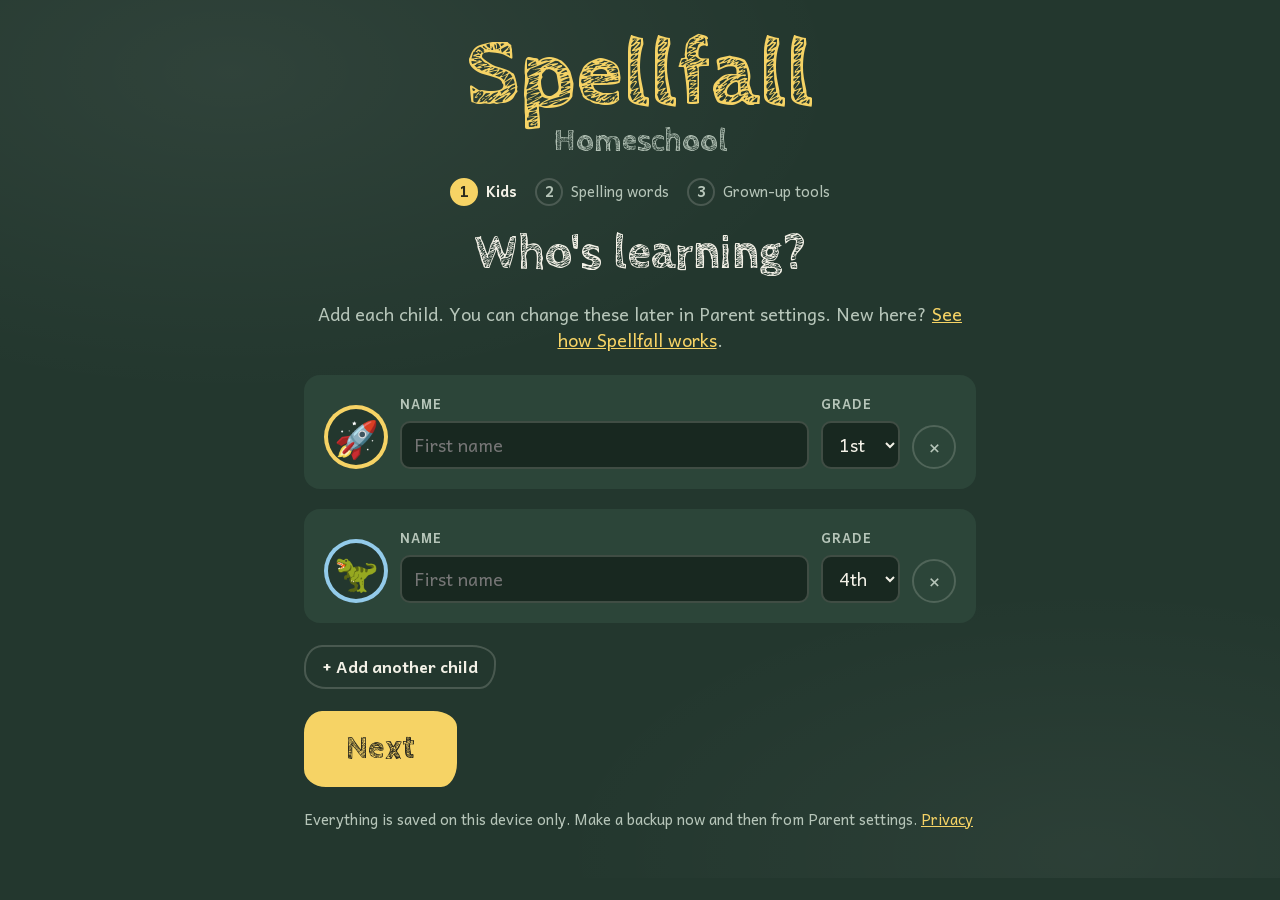
==== commit a50e2bbe: "Polish pass across phonics, flashcards and math - Tapping Check took focus off the input, and the in" ====
--- a/apps/spellfall/index.html
+++ b/apps/spellfall/index.html
@@ -129,6 +129,7 @@
 #scr-game{overflow:hidden;display:flex;flex-direction:column;background:#0A0F1E}
 .stage{position:relative;flex:1;min-height:0}
 #cv{position:absolute;inset:0;width:100%;height:100%;display:block;touch-action:none}
+.fclue{position:absolute;top:78px;left:50%;transform:translateX(-50%);width:min(92%,640px);background:rgba(255,253,245,.96);color:#26303A;border-radius:16px;padding:12px 18px;font-size:clamp(18px,2.6vw,24px);font-weight:700;text-align:center;line-height:1.3;box-shadow:0 6px 18px rgba(0,0,0,.35);pointer-events:none;z-index:2}
 .hud{position:absolute;top:0;left:0;right:0;display:grid;grid-template-columns:1fr auto 1fr;align-items:start;gap:12px;padding:12px 16px;pointer-events:none;color:#fff;text-shadow:0 2px 6px rgba(0,0,0,.55);z-index:2}
 .hud .score{font-family:var(--f-display);font-weight:700;font-size:46px;line-height:1;font-variant-numeric:tabular-nums}
 .hud .combo{display:inline-block;font-size:16px;font-weight:700;background:rgba(0,0,0,.3);border-radius:999px;padding:3px 12px;margin-top:6px;text-shadow:none}
@@ -271,6 +272,10 @@
 .hw-word{position:relative;font-weight:700;color:var(--ink);line-height:1;transform:translateY(.2em);transition:filter .8s ease,opacity .8s ease,color .3s;white-space:nowrap}
 .hw-word.hidden{filter:blur(18px);opacity:.4}
 .hw-word.right{color:var(--good)}
+.stamp-host{position:relative}
+.stamp{position:absolute;left:50%;top:50%;z-index:5;transform:translate(-50%,-50%) rotate(-7deg);padding:.04em .34em .1em;border:5px solid var(--good);border-radius:var(--chalk-r);background:rgba(251,250,243,.95);color:var(--good);font-family:var(--f-display);font-weight:700;font-size:clamp(46px,9vw,84px);line-height:1;white-space:nowrap;pointer-events:none;box-shadow:0 8px 22px rgba(0,0,0,.28);animation:stamp 900ms ease-out both}
+@keyframes stamp{0%{opacity:0;transform:translate(-50%,-50%) rotate(-7deg) scale(1.7)}16%{opacity:1;transform:translate(-50%,-50%) rotate(-7deg) scale(.95)}24%{transform:translate(-50%,-50%) rotate(-7deg) scale(1)}84%{opacity:1}100%{opacity:0;transform:translate(-50%,-50%) rotate(-7deg) scale(1)}}
+@media (prefers-reduced-motion:reduce){.stamp{animation:none}}
 #hw-cv{position:absolute;left:-24px;top:-24px;width:calc(100% + 48px);height:calc(100% + 48px);pointer-events:none}
 .hw-timer{height:6px;margin-top:14px;border-radius:3px;background:rgba(38,48,58,.12);overflow:hidden}
 .hw-timer i{display:block;height:100%;background:var(--yellow);transform-origin:left center}
@@ -395,6 +400,7 @@
         <div class="hud-c" id="h-level">Level 1</div>
         <div class="hud-r"><div class="lives" id="h-lives"></div><button class="pbtn" id="h-pause" aria-label="Pause"><svg viewBox="0 0 24 24" width="24" height="24" aria-hidden="true"><rect x="6" y="5" width="4" height="14" rx="1.5" fill="currentColor"/><rect x="14" y="5" width="4" height="14" rx="1.5" fill="currentColor"/></svg></button></div>
       </div>
+      <div class="fclue" id="fclue" hidden></div>
       <div class="overlay" id="ov-count" hidden><div class="count" id="count">3</div><p class="count-tip" id="count-tip" hidden></p></div>
       <div class="overlay" id="ov-pause" hidden>
         <div class="pausebox">
@@ -444,6 +450,7 @@
 <div class="toast" id="toast" hidden role="status"></div>
 
 <script src="../../js/core.js"></script>
+<script src="../../js/content.js"></script>
 <script>
 (() => {
 'use strict';
@@ -479,6 +486,18 @@
   fade:{ label:'Show, then fade', short:'words fade', hint:'Spell the word from memory. Press return to check.', desc:'Each word shows for about 2 seconds, then turns into blanks. They spell it from memory.' },
   audio:{ label:'Listen only', short:'listen only', hint:'Listen, then spell it. Press return to check. ↑ says it again.', desc:'The word is read aloud and never shown, like a real spelling test. Uses the iPad’s voice.' }
 };
+/* Falling Facts: math problems or flashcard answers fall instead of spelling words (G.src). The engine
+   matches o.key (what to type) and draws o.word (what to show), so a fact shows "7 × 8" and matches "56". */
+const FACTS = {
+  math:{ label:'Math facts', hint:'Type the answer before it lands.' },
+  flash:{ label:'Flashcards', hint:'Read the clue at the top. Type the missing word before it lands.' }
+};
+function mathSkills(p) { // the same picks as the hub's drills (Parents → Math), minus anything too wordy for a falling rock
+  const C = window.HubContent; if (!C) return [];
+  return C.fallingFor(HUB.store.kid(p.id) || p);
+}
+function flashCards(p) { const k = HUB.store.kid(p.id); return ((k && k.flashcards.decks) || []).flatMap(d => d.cards).filter(c => c.a && c.q && c.a.length <= 24); }
+const factsReady = (p, m) => m === 'math' ? mathSkills(p).length > 0 : flashCards(p).length > 0;
 const FAILS = [3, 5, 10, 15, 20, 30, 0];
 const LOOKS = [[2, '2 sec'], [3, '3 sec'], [5, '5 sec'], [8, '8 sec'], [0, 'Until they’re ready']];
 const CLOUD = { space:['#5B6BD6', '#8E9BFF', '#B9A6F0', '#F2C94C', '#3C4A9E'], dino:['#E0673C', '#F29A4A', '#8A5A48', '#F6C66B', '#B8452A'], ocean:['#2A93B8', '#5CC7DB', '#1E6F9E', '#8FE0EA', '#3AA37A'] };
@@ -850,7 +869,7 @@
   G.fs = clamp(W / 30, 24, 40) * (G.young ? 1.08 : 1) * (G.mode === 'type' && G.lesson && !G.lesson.words ? 1.25 : 1);
   if (G.theme) scene = THEMES[G.theme].build(W, H, GY, DPR);
 }
-const startY = () => G.fs * .7;
+const startY = () => G.src === 'flash' && G.clueY ? G.clueY : G.fs * .7; // flashcard rocks start below the clue card
 const endY = () => GY - G.fs * .5;
 const objX = o => o.x * W + (G.theme === 'ocean' ? Math.sin(G.clock * 1.6 + o.seed) * 8 : 0);
 const objY = o => startY() + o.p * (endY() - startY());
@@ -860,18 +879,19 @@
 function startGame(opts = {}) {
   const p = cur(); if (!p) return;
   if (G.state === 'play' || G.state === 'countdown' || G.state === 'paused' || G.state === 'over') return;
-  const mode = opts.mode || (p.mode === 'type' || p.mode === 'hidden' ? p.mode : 'spell');
-  if (mode !== 'type' && !(p.list && p.list.words && p.list.words.length)) return;
+  const mode = opts.mode || (['type', 'hidden', 'math', 'flash'].includes(p.mode) ? p.mode : 'spell');
+  if (FACTS[mode] ? !factsReady(p, mode) : mode !== 'type' && !(p.list && p.list.words && p.list.words.length)) return;
   const s = settingsOf(p), ty = typingOf(p);
   const lidx = mode === 'type' ? clamp(opts.lidx ?? ty.sel ?? ty.unlocked, 0, ty.unlocked) : 0;
   const lesson = mode === 'type' ? LESSONS[lidx] : null;
   Sfx.init(); Speech.unlock();
   show('game');
+  inp.inputMode = mode === 'math' && !mathSkills(p).some(sk => sk.neg) ? 'numeric' : 'text'; // the number keys for math
   inp.value = ''; try { inp.focus({ preventScroll:true }); } catch { inp.focus(); }
   P.length = 0;
   Object.assign(G, {
-    state:'countdown', p, s, pid:p.id, mode, lesson, lidx, vmode: lesson ? 'visible' : s.mode,
-    theme:THEMES[p.theme] ? p.theme : 'space', words: lesson ? [] : p.list.words.slice(), listId: lesson ? null : p.list.id,
+    state:'countdown', p, s, pid:p.id, mode: FACTS[mode] ? 'spell' : mode, src: FACTS[mode] ? mode : null, ans:{}, say:{}, cards:{}, missedItems:[], lesson, lidx, vmode: lesson || FACTS[mode] ? 'visible' : s.mode,
+    theme:THEMES[p.theme] ? p.theme : 'space', words: lesson || FACTS[mode] ? [] : p.list.words.slice(), listId: lesson || FACTS[mode] ? null : p.list.id,
     objs:[], floats:[], banner:null, t:0, score:0, level:1, spelled:0, fails:0, done:0, spawned:0, total: lesson ? lessonTotal(lesson) : Infinity,
     streak:0, bestStreak:0, typed:'', typedRaw:'', prevLen:0, target:null, completed:false,
     bag:[], spawnIn:.2, shake:0, ss:{}, tk:{ correct:0, wrong:0, missed:0, keys:{} }, count:3, countT:0, young:gradeNum(p.grade) <= 2, nid:0, finished:false, overT:0, wrongTries:0,
@@ -882,7 +902,8 @@
   const kb = $('#kbd');
   if (G.guide) { buildGuide(lesson); kb.hidden = false; } else { kb.hidden = true; kb.innerHTML = ''; }
   sizeCanvas();
-  $('#hint').textContent = lesson ? (lesson.words ? 'Type each word before it lands. Spaces count too.' : 'Type each key before it lands. Keep your fingers on the home row.') : MODES[s.mode].hint;
+  $('#hint').textContent = lesson ? (lesson.words ? 'Type each word before it lands. Spaces count too.' : 'Type each key before it lands. Keep your fingers on the home row.') : G.src ? FACTS[G.src].hint : MODES[s.mode].hint;
+  $('#fclue').hidden = true;
   $('#tray-who').textContent = p.avatar || '';
   const tip = $('#count-tip'); tip.hidden = !lesson; tip.textContent = lesson ? `${lesson.name}: ${lesson.tip}` : '';
   updateHud();
@@ -1029,7 +1050,7 @@
     el.classList.add('right'); G.hs = 'right';
     renderDiff(a.letters, c.word);
     setMsg(`${c.tries ? 'You got it this time!' : ['Yes! That’s right.', 'Perfect spelling!', 'You got it!', 'Great memory!'][G.done % 4]}  +${pts}`);
-    Sfx.pop(G.streak); hwTools([]);
+    Sfx.pop(G.streak); hwTools([]); HUB.stamp($('#hw-card'), 1400);
   } else {
     c.tries++; G.streak = 0; stat(k, 'oops');
     if (c.tries >= 3) { stat(k, 'miss'); G.done++; G.results.push({ word:c.word, tries:c.tries, ok:false }); }
@@ -1119,13 +1140,14 @@
 }
 function fallTime(word) {
   const s = G.s, base = SPEEDS[s.speed] ? SPEEDS[s.speed].T : 15, r = RAMPS[s.ramp] ? RAMPS[s.ramp].r : .92;
+  if (G.src) return Math.max(base * .5, base * Math.pow(r, G.level - 1)) * (G.src === 'flash' ? 1.5 : 1);
   if (G.mode === 'type') { const b = TSPEED[s.speed] || 7.5, n = [...word].length; let t = Math.max(b * .5, b * Math.pow(r, G.level - 1)); if (n > 1) t *= clamp(.6 + .12 * n, 1, 2.4); return t; }
   let T = Math.max(base * .4, base * Math.pow(r, G.level - 1));
   T *= clamp(.8 + .06 * key(word).length, .9, 1.5);
   if (G.vmode !== 'visible') T *= 1.15;
   return T;
 }
-function maxOnScreen() { const L = G.level, m = G.vmode; if (G.mode === 'type') return G.lesson.words ? Math.min(4, 2 + Math.floor((L - 1) / 2)) : Math.min(6, 3 + Math.floor((L - 1) / 2)); if (m === 'audio') return L >= 6 ? 2 : 1; if (m === 'fade') return Math.min(3, 1 + Math.floor((L + 1) / 3)); return Math.min(5, 2 + Math.floor((L - 1) / 2)); }
+function maxOnScreen() { const L = G.level, m = G.vmode; if (G.src === 'flash') return 1; if (G.mode === 'type') return G.lesson.words ? Math.min(4, 2 + Math.floor((L - 1) / 2)) : Math.min(6, 3 + Math.floor((L - 1) / 2)); if (m === 'audio') return L >= 6 ? 2 : 1; if (m === 'fade') return Math.min(3, 1 + Math.floor((L + 1) / 3)); return Math.min(5, 2 + Math.floor((L - 1) / 2)); }
 function spawnGap() { if (G.mode === 'type') { const b = (TSPEED[G.s.speed] || 7.5) * Math.max(.5, Math.pow(RAMPS[G.s.ramp] ? RAMPS[G.s.ramp].r : .92, G.level - 1)); return b * (G.lesson.words ? .5 : .3); }
   const s = G.s, base = (SPEEDS[s.speed] ? SPEEDS[s.speed].T : 15) * Math.max(.4, Math.pow(RAMPS[s.ramp] ? RAMPS[s.ramp].r : .92, G.level - 1)); return base * (G.vmode === 'visible' ? .42 : .6); }
 function buildBag() {
@@ -1144,25 +1166,51 @@
   pool.push(...rv.filter(c => ks[c] && (ks[c].oops + ks[c].miss * 2) / (ks[c].hit + 2) > .25).slice(0, 3));
   return shuffle(pool);
 }
-const makeBag = () => G.mode === 'type' ? buildBagType() : buildBag();
+function buildBagFacts() {
+  if (G.src === 'math') {
+    const sk = mathSkills(G.p), out = [];
+    for (let i = 0; i < 12; i++) { const pr = sk[Math.floor(Math.random() * sk.length)].gen(); G.ans[pr.q] = String(pr.a); G.say[pr.q] = window.HubContent.sayText(pr); out.push(pr.q); }
+    return out;
+  }
+  const cards = flashCards(G.p), due = cards.filter(c => (c.box || 0) < 2);
+  return shuffle((due.length >= 4 ? due : cards).map(c => { G.cards[c.id] = c; return c.id; }));
+}
+function itemInfo(item) { // bag item -> what the rock shows (word) and what the kid types (key)
+  if (G.src === 'math') return { word:item, key:key(G.ans[item]) };
+  if (G.src === 'flash') { const c = G.cards[item]; return { word:c.a, key:key(c.a), card:c }; }
+  return { word:item, key:ikey(item) };
+}
+function factLabel(o) {
+  const n = o === G.target && G.typed ? [...G.typed].length : 0;
+  if (G.src === 'math') return `${o.word} = ${n ? G.typed : '?'}`;
+  return [...o.word].map((c, i) => c === ' ' ? ' ' : i < n ? c : '_').join(' ');
+}
+const spoken = o => (G.src === 'math' && G.say[o.word]) || o.word; // a math rock reads as "7 times 8"
+function factSpawned(o) {
+  if (G.src === 'flash') { G.clue = o.card; const el = $('#fclue'); el.textContent = o.card.q.replace(/_{2,}/g, '_____'); el.hidden = false; G.clueY = el.offsetTop + el.offsetHeight + G.fs * .9; if (G.s.speak || G.young) Speech.say(o.card.q.replace(/_{2,}/g, ' blank '), { rate:.85 }); }
+  else if (G.s.speak) Speech.say(spoken(o), { rate:.9 });
+}
+const makeBag = () => G.src ? buildBagFacts() : G.mode === 'type' ? buildBagType() : buildBag();
 function nextWord() {
   const onScreen = new Set(G.objs.map(o => o.key));
   if (!G.bag.length) G.bag = makeBag();
-  let i = G.bag.findIndex(w => !onScreen.has(ikey(w)));
-  if (i < 0 && G.mode !== 'type') { G.bag = G.bag.concat(makeBag()); i = G.bag.findIndex(w => !onScreen.has(ikey(w))); }
+  let i = G.bag.findIndex(w => !onScreen.has(itemInfo(w).key));
+  if (i < 0 && G.mode !== 'type') { G.bag = G.bag.concat(makeBag()); i = G.bag.findIndex(w => !onScreen.has(itemInfo(w).key)); }
   if (i < 0) i = 0;
   return G.bag.splice(i, 1)[0];
 }
 function spawn() {
-  const word = nextWord(); if (!word) return;
+  const item = nextWord(); if (!item) return;
+  const info = itemInfo(item), word = info.word;
   const fs = G.fs; ctx.font = `700 ${fs}px ${FONT}`;
-  const half = ctx.measureText(word).width / 2 + fs * .5 + 10;
+  const half = ctx.measureText(G.src === 'math' ? word + ' = 000' : G.src === 'flash' ? word.replace(/./g, '_ ') : word).width / 2 + fs * .5 + 10;
   const lo = half + 8, hi = Math.max(lo + 1, W - half - 8);
   let best = (lo + hi) / 2, bestD = -1;
   for (let i = 0; i < 12; i++) { const x = rand(lo, hi); const near = G.objs.filter(o => o.p < .5).map(o => Math.abs(o.x * W - x)); const d = near.length ? Math.min(...near) : 9999; if (d > bestD) { bestD = d; best = x; } }
-  const o = { id:++G.nid, word, key:ikey(word), x:best / W, p:0, T:fallTime(word), seed:Math.random() * 10, spin:rand(-.8, .8), shape:rockShape(), cracks:[rand(0, 6.28), rand(0, 6.28), rand(0, 6.28)], born:G.t, peekUntil:0 };
+  const o = { id:++G.nid, word, key:info.key, card:info.card, x:best / W, p:0, T:fallTime(word), seed:Math.random() * 10, spin:rand(-.8, .8), shape:rockShape(), cracks:[rand(0, 6.28), rand(0, 6.28), rand(0, 6.28)], born:G.t, peekUntil:0 };
   G.objs.push(o); G.spawned++;
-  if (G.mode === 'type' ? (G.s.speak && /[a-z]{3}/i.test(word)) : (G.vmode !== 'visible' || G.s.speak)) Speech.say(word, { rate:G.young ? .8 : .9 });
+  if (G.src) factSpawned(o);
+  else if (G.mode === 'type' ? (G.s.speak && /[a-z]{3}/i.test(word)) : (G.vmode !== 'visible' || G.s.speak)) Speech.say(word, { rate:G.young ? .8 : .9 });
 }
 function update(dt) {
   G.t += dt; G.spawnIn -= dt;
@@ -1188,7 +1236,7 @@
 
 function pop(o) {
   const x = objX(o), y = objY(o), r = G.fs * .95;
-  G.objs.splice(G.objs.indexOf(o), 1);
+  G.objs.splice(G.objs.indexOf(o), 1); if (G.src === 'flash') $('#fclue').hidden = true;
   G.spelled++; G.done++; G.streak++; G.bestStreak = Math.max(G.bestStreak, G.streak);
   const mult = G.streak >= 20 ? 4 : G.streak >= 10 ? 3 : G.streak >= 5 ? 2 : 1;
   const base = 10 * Math.max(1, o.key.replace(/[^a-z]/g, '').length), bonus = Math.round(base * .5 * (1 - o.p)), pts = (base + bonus) * mult;
@@ -1196,14 +1244,15 @@
   THEMES[G.theme].pop(x, y, r); Sfx.pop(G.streak);
   G.floats.push({ text:'+' + pts + (mult > 1 ? `  ×${mult}` : ''), x, y:y - r, life:0, max:1, color:'#FFF6C8', size:G.fs * .8 });
   clearTyped();
-  if (G.spelled % (G.mode === 'type' && !G.lesson.words ? 10 : 5) === 0) { G.level++; G.banner = { text:'Level ' + G.level, sub:G.mode === 'type' ? 'Keys fall a bit faster' : 'Words fall a bit faster', life:0, max:1.8 }; Sfx.level(); }
+  if (G.spelled % (G.mode === 'type' && !G.lesson.words ? 10 : 5) === 0) { G.level++; G.banner = { text:'Level ' + G.level, sub:G.mode === 'type' ? 'Keys fall a bit faster' : G.src ? 'A bit faster now' : 'Words fall a bit faster', life:0, max:1.8 }; Sfx.level(); }
   updateHud();
 }
 function fail(o) {
   const x = objX(o);
   if (G.mode === 'type') { const d = (G.target === o && G.typed && o.key.startsWith(G.typed)) ? [...G.typed].length : 0; const rest = [...o.key].slice(d); G.tk.missed += rest.length; rest.forEach(c => kstat(c, 'miss')); }
   G.done++;
-  G.objs.splice(G.objs.indexOf(o), 1);
+  G.objs.splice(G.objs.indexOf(o), 1); if (G.src === 'flash') $('#fclue').hidden = true;
+  if (G.src) G.missedItems.push(G.src === 'math' ? window.HubContent.solvedText({ q:o.word, a:G.ans[o.word] }) : o.word);
   G.fails++; G.streak = 0; stat(o.key, 'miss');
   THEMES[G.theme].miss(x, GY); Sfx.miss(); if (!RM) G.shake = .35;
   ctx.font = `700 ${G.fs * .9}px ${FONT}`;
@@ -1245,7 +1294,7 @@
   const close = G.objs.map(o => [o, lev(v, o.key)]).sort((a, b) => a[1] - b[1] || b[0].p - a[0].p)[0];
   if (close) { const o = close[0]; stat(o.key, 'oops'); o.peekUntil = G.t + 1.6; G.floats.push({ text:'Almost! Check it', x:objX(o), y:objY(o) - G.fs * 1.4, life:0, max:1.2, color:'#FFE3A3', size:G.fs * .6 }); }
 }
-function repeatWord() { const o = G.objs.slice().sort((a, b) => b.p - a.p)[0]; if (o) Speech.say(o.word, { rate:G.young ? .75 : .85, interrupt:true }); }
+function repeatWord() { const o = G.objs.slice().sort((a, b) => b.p - a.p)[0]; if (o) Speech.say(spoken(o), { rate:G.young ? .75 : .85, interrupt:true }); }
 
 inp.addEventListener('input', onType);
 inp.addEventListener('animationend', () => inp.classList.remove('bad'));
@@ -1270,7 +1319,7 @@
   if (G.state === 'play') {
     const r = cv.getBoundingClientRect(), x = e.clientX - r.left, y = e.clientY - r.top;
     const o = G.objs.find(o => o.box && x >= o.box.x - 10 && x <= o.box.x + o.box.w + 10 && y >= o.box.y - 10 && y <= o.box.y + o.box.h + 10);
-    if (o) Speech.say(o.word, { rate:G.young ? .75 : .85, interrupt:true });
+    if (o) Speech.say(spoken(o), { rate:G.young ? .75 : .85, interrupt:true });
   }
   if (G.state === 'play' || G.state === 'countdown') { try { inp.focus({ preventScroll:true }); } catch {} }
 });
@@ -1339,11 +1388,11 @@
 function drawLabel(o) {
   const fs = G.fs, x = objX(o), y = objY(o) + fs * .12, mode = G.vmode;
   ctx.font = `700 ${fs}px ${FONT}`;
-  const chars = [...o.word], widths = chars.map(c => ctx.measureText(c).width), tw = widths.reduce((a, b) => a + b, 0);
+  const chars = [...(G.src ? factLabel(o) : o.word)], widths = chars.map(c => ctx.measureText(c).width), tw = widths.reduce((a, b) => a + b, 0);
   let hidden = 0;
   if (mode === 'audio') hidden = 1;
   else if (mode === 'fade') hidden = clamp((G.t - o.born - 2.2) / .6, 0, 1);
-  if (o.peekUntil > G.t) hidden = 0;
+  if (o.peekUntil > G.t || G.src) hidden = 0;
   const spk = mode === 'audio' ? fs * 1.05 : 0, padX = fs * .42, h = fs * 1.38, w = tw + padX * 2 + spk, bx = x - w / 2, by = y - h / 2;
   o.box = { x:bx, y:by, w, h };
   const isT = o === G.target;
@@ -1353,7 +1402,7 @@
   ctx.shadowColor = 'transparent'; ctx.shadowBlur = 0; ctx.shadowOffsetY = 0;
   if (isT) { ctx.lineWidth = 4; ctx.strokeStyle = '#F2B81F'; ctx.stroke(); }
   else if (o.p > .78) { ctx.lineWidth = 3; ctx.strokeStyle = `rgba(216,67,75,${.55 + .45 * Math.sin(G.clock * 10)})`; ctx.stroke(); }
-  const typedLen = (mode === 'visible' && G.typed && o.key.startsWith(G.typed)) ? [...G.typed].length : 0;
+  const typedLen = (mode === 'visible' && !G.src && G.typed && o.key.startsWith(G.typed)) ? [...G.typed].length : 0;
   const baseY = y + fs * .33;
   let cx = bx + padX + spk;
   ctx.textBaseline = 'alphabetic'; ctx.textAlign = 'left';
@@ -1415,6 +1464,7 @@
   $('#kbd').hidden = true;
   if (G.mode === 'hidden') return finishHidden(quit);
   if (G.mode === 'type') return finishTyping(quit);
+  if (G.src) return finishFacts(quit);
   const base = S.players.find(p => p.id === G.pid);
   const played = G.spelled > 0 || G.fails > 0;
   let isBest = false;
@@ -1432,6 +1482,14 @@
   const byKey = {}; G.words.forEach(w => { byKey[key(w)] = w; });
   const practice = Object.entries(G.ss).filter(([, v]) => v.miss || v.oops).sort((a, b) => (b[1].miss * 2 + b[1].oops) - (a[1].miss * 2 + a[1].oops)).slice(0, 8).map(([k, v]) => ({ word:byKey[k] || k, miss:v.miss, oops:v.oops }));
   S.lastResult = { pid:G.pid, name:(base && base.name) || 'speller', score:G.score, spelled:G.spelled, fails:G.fails, level:G.level, bestStreak:G.bestStreak, secs:G.t, isBest, practice, quit, played, young:G.young };
+  show('results');
+}
+function finishFacts(quit) { // math and flashcard rounds: own game record, no spelling stats, best score or fuel
+  $('#fclue').hidden = true;
+  const base = S.players.find(p => p.id === G.pid), played = G.spelled > 0 || G.fails > 0;
+  if (base && played) { const p = clone(base); p.games = [{ at:Date.now(), score:G.score, words:G.spelled, missed:G.fails, secs:Math.round(G.t), level:G.level, streak:G.bestStreak, mode:G.src }, ...(p.games || [])].slice(0, 30); Store.save(p, { now:true }); }
+  const practice = [...new Set(G.missedItems)].slice(0, 8).map(w => ({ word:w }));
+  S.lastResult = { pid:G.pid, name:(base && base.name) || 'friend', score:G.score, spelled:G.spelled, fails:G.fails, level:G.level, bestStreak:G.bestStreak, secs:G.t, isBest:false, practice, quit, played, young:G.young, facts:G.src };
   show('results');
 }
 function finishTyping(quit) {
@@ -1479,7 +1537,7 @@
     if (p) {
       S.pid = p.id;
       const m = QS.get('mode');
-      if (m && ['spell', 'hidden', 'type'].includes(m) && p.mode !== m) { const q = clone(p); q.mode = m; Store.save(q); }
+      if (m && ['spell', 'hidden', 'type', 'math', 'flash'].includes(m) && p.mode !== m) { const q = clone(p); q.mode = m; Store.save(q); }
       return show('lobby');
     }
     location.replace(hubHref('#/')); return;
@@ -1537,15 +1595,29 @@
 
 function renderLobby() {
   const p = cur(); if (!p) return show('home');
-  const s = settingsOf(p), pc = COLORS[p.color] || COLORS.yellow, mode = ['type', 'hidden'].includes(p.mode) ? p.mode : 'spell';
+  const s = settingsOf(p), pc = COLORS[p.color] || COLORS.yellow, mode = ['type', 'hidden', 'math', 'flash'].includes(p.mode) ? p.mode : 'spell';
   $('#scr-lobby').style.setProperty('--pc', pc);
   $('#l-av').textContent = p.avatar || '🙂'; $('#l-name').textContent = p.name;
   $('#l-sub').textContent = `${gradeLabel(p.grade)} · Best ${fmt(p.best || 0)}`;
-  $('#l-modes').innerHTML = [['spell', 'Falling words'], ['hidden', 'Hidden words'], ['type', 'Typing practice']].map(([k, l]) => `<button data-act="mode" data-val="${k}" aria-pressed="${mode === k}">${l}</button>`).join('');
+  $('#l-modes').innerHTML = [['spell', 'Falling words'], ['hidden', 'Hidden words'], ['type', 'Typing practice'], ['math', 'Math facts'], ['flash', 'Flashcards']].map(([k, l]) => `<button data-act="mode" data-val="${k}" aria-pressed="${mode === k}">${l}</button>`).join('');
   const th = p.theme || 'space';
   $('#l-themes').innerHTML = Object.entries(THEMES).map(([k, t]) => `<button class="tcard" data-act="theme" data-val="${k}" aria-pressed="${th === k}"><canvas data-theme="${k}" aria-hidden="true"></canvas><b>${t.label}</b><span>${t.blurb}</span></button>`).join('');
   requestAnimationFrame(() => $$('#l-themes canvas').forEach(c => renderPreview(c, c.dataset.theme)));
   $('#l-words').hidden = mode === 'type'; $('#l-lessons').hidden = mode !== 'type';
+  $('#l-words h3').textContent = FACTS[mode] ? FACTS[mode].label : 'This week’s words';
+  if (FACTS[mode]) {
+    const ok = factsReady(p, mode), cards = mode === 'flash' ? flashCards(p) : [];
+    $('#l-paper').innerHTML = !ok
+      ? (mode === 'math' ? `<div class="paper-empty"><p>No falling math turned on.</p><p class="fine">Ask a grown-up to turn on adding or times tables in Parents → Math.</p></div>` : `<div class="paper-empty"><p>No flashcards yet.</p><p class="fine">Ask a grown-up to make a deck in Parents → Flashcards.</p></div>`)
+      : mode === 'math'
+        ? `<div class="paper-title"><span>${esc(gradeLabel(p.grade))}</span><span>mixed</span></div><div class="lines" style="grid-template-columns:1fr">${mathSkills(p).map(sk => `<div class="line sm" style="font-size:24px"><span>${esc(sk.label)}</span></div>`).join('')}</div>`
+        : `<div class="paper-title"><span>Answers to know</span><span>${cards.length} cards</span></div><div class="lines">${cards.slice(0, 12).map(c => `<div class="line"><span>${esc(c.a)}</span></div>`).join('')}</div>`;
+    $('#play').disabled = !ok;
+    $('#l-summary').textContent = (mode === 'math' ? 'Problems fall · type the answer' : 'A clue shows at the top · its answer falls · type it') + ` · ${s.maxFails ? s.maxFails + ' misses allowed' : 'no miss limit'}`;
+    const last = (p.games || []).find(g => g.mode === mode);
+    $('#l-last').textContent = last ? `Last game: ${fmt(last.score)} points, ${last.words} right.` : 'No games yet. Press Play or hit return.';
+    return;
+  }
   if (mode !== 'type') {
     const L = p.list;
     $('#l-paper').innerHTML = L && L.words.length
@@ -1554,7 +1626,7 @@
     $('#play').disabled = !(L && L.words.length);
     const lk = LOOKS.find(x => x[0] === s.look);
     $('#l-summary').textContent = mode === 'hidden' ? `${s.look ? (lk ? lk[1] : s.look + ' sec') + ' to look' : 'Look as long as you need'} · then the word hides · type it or say the letters` : `${s.maxFails ? s.maxFails + ' misses allowed' : 'No miss limit'} · ${SPEEDS[s.speed].label} speed · ${MODES[s.mode].short}`;
-    const last = (p.games || []).find(g => mode === 'hidden' ? g.mode === 'hidden' : (g.mode !== 'type' && g.mode !== 'hidden'));
+    const last = (p.games || []).find(g => mode === 'hidden' ? g.mode === 'hidden' : !['type', 'hidden', 'math', 'flash'].includes(g.mode));
     $('#l-last').textContent = last ? (mode === 'hidden' ? `Last time: ${last.words} of ${last.total} on the first try.` : `Last game: ${fmt(last.score)} points, ${last.words} words spelled.`) : 'No games yet. Press Play or hit return.';
   } else {
     const ty = typingOf(p), sel = clamp(ty.sel ?? ty.unlocked, 0, ty.unlocked), L = LESSONS[sel];
@@ -1592,7 +1664,7 @@
   const confetti = () => { if (RM) return; const cols = Object.values(COLORS); cf.innerHTML = Array.from({ length: 60 }, (_, i) => `<i style="left:${rand(0, 100).toFixed(1)}%;background:${cols[i % cols.length]};animation-delay:${rand(0, .8).toFixed(2)}s;transform:rotate(${rand(0, 180).toFixed(0)}deg)"></i>`).join(''); };
   const statsHtml = rows => rows.map(([b, s]) => `<div class="stat"><b>${b}</b><span>${s}</span></div>`).join('');
   $('#r-stars').hidden = !(r.type || r.hidden);
-  const rk = !r.type && HUB.store.kid(r.pid), got = rk ? (r.hidden ? r.first : r.spelled) || 0 : 0, rkEl = $('#r-rocket'); // Spell-a-Rocket fuel from this round
+  const rk = !r.type && !r.facts && HUB.store.kid(r.pid), got = rk ? (r.hidden ? r.first : r.spelled) || 0 : 0, rkEl = $('#r-rocket'); // Spell-a-Rocket fuel from this round
   rkEl.hidden = !got;
   if (got) { const f = Math.min(HUB.ROCKET_TANK, rk.rocket.fuel || 0); rkEl.textContent = f >= HUB.ROCKET_TANK ? `🚀 +${got} fuel · tank full! Launch your rocket from your page.` : `🚀 +${got} fuel · rocket tank ${f} / ${HUB.ROCKET_TANK}`; }
   if (r.hidden) {
@@ -1620,15 +1692,15 @@
     $('#r-again').textContent = r.stars && r.nextIdx !== r.lidx ? 'Next lesson' : 'Try again';
     if (r.stars) { Sfx.cheer(); confetti(); }
   } else {
-    const cheers = ['Nice run', 'Great spelling', 'Way to go', 'Super spelling'];
+    const cheers = r.facts ? ['Nice work', 'Sharp thinking', 'Way to go', 'Super job'] : ['Nice run', 'Great spelling', 'Way to go', 'Super spelling'];
     $('#r-title').textContent = r.isBest ? `New best, ${r.name}!` : `${cheers[r.score % cheers.length]}, ${r.name}!`;
     $('#r-score').textContent = fmt(r.score);
     $('#r-sub').textContent = 'points';
     $('#r-best').hidden = !r.isBest;
-    $('#r-stats').innerHTML = statsHtml([[r.spelled, 'words spelled'], [r.bestStreak, 'best streak'], [r.level, 'level reached'], [fmtTime(r.secs), 'time']]);
+    $('#r-stats').innerHTML = statsHtml([[r.spelled, r.facts === 'math' ? 'answers right' : r.facts ? 'cards right' : 'words spelled'], [r.bestStreak, 'best streak'], [r.level, 'level reached'], [fmtTime(r.secs), 'time']]);
     $('#r-practice').innerHTML = r.practice.length
       ? `<div class="paper-title"><span>Practice these</span><span>tap to hear</span></div><div class="lines">${r.practice.map(x => `<button class="line sm" data-act="say" data-w="${esc(x.word)}" aria-label="Hear ${esc(x.word)}"><span>${esc(x.word)}</span></button>`).join('')}</div>`
-      : `<div class="paper-empty"><p>${r.played ? 'Every word spelled right!' : 'No words this round.'}</p><p class="fine">${r.played ? 'No misses this round. Try a faster speed next time?' : 'Press Play again when you’re ready.'}</p></div>`;
+      : `<div class="paper-empty"><p>${r.played ? (r.facts ? 'Every answer right!' : 'Every word spelled right!') : 'No words this round.'}</p><p class="fine">${r.played ? 'No misses this round. Try a faster speed next time?' : 'Press Play again when you’re ready.'}</p></div>`;
     $('#r-again').textContent = 'Play again';
     if (r.isBest) { Sfx.cheer(); confetti(); }
   }
@@ -1720,7 +1792,7 @@
   return `<section class="card"><h3>Progress</h3>
     <div class="kpis"><div><b>${fmt(p.best || 0)}</b><span>Best spelling score</span></div><div><b>${fmt((p.totals || {}).games || 0)}</b><span>Games</span></div><div><b>${fmt((p.totals || {}).words || 0)}</b><span>Words spelled</span></div></div>
     ${tr.length ? `<div class="field"><span class="lbl">Tricky words this week</span><ul class="tricky">${tr.map(t => `<li><b>${esc(t.word)}</b><span>${t.miss} missed · ${t.oops} wrong tries · ${t.hit} spelled</span></li>`).join('')}</ul></div>` : ''}
-    ${games.length ? `<div class="field"><span class="lbl">Recent games</span><div class="tablewrap"><table class="games"><thead><tr><th>When</th><th>Game</th><th>Score</th><th>Right</th><th>Misses</th></tr></thead><tbody>${games.slice(0, 8).map(g => `<tr><td>${fmtWhen(g.at)}</td><td>${g.mode === 'type' ? `Typing: ${esc((LESSONS.find(l => l.id === g.lesson) || {}).name || '')}${g.acc != null ? ` (${g.acc}%)` : ''}` : g.mode === 'hidden' ? `Hidden words (${g.words}/${g.total} first try)` : 'Falling words'}</td><td>${fmt(g.score)}</td><td>${g.words}</td><td>${g.missed}</td></tr>`).join('')}</tbody></table></div></div>` : '<p class="fine">No games yet.</p>'}
+    ${games.length ? `<div class="field"><span class="lbl">Recent games</span><div class="tablewrap"><table class="games"><thead><tr><th>When</th><th>Game</th><th>Score</th><th>Right</th><th>Misses</th></tr></thead><tbody>${games.slice(0, 8).map(g => `<tr><td>${fmtWhen(g.at)}</td><td>${g.mode === 'type' ? `Typing: ${esc((LESSONS.find(l => l.id === g.lesson) || {}).name || '')}${g.acc != null ? ` (${g.acc}%)` : ''}` : g.mode === 'hidden' ? `Hidden words (${g.words}/${g.total} first try)` : g.mode === 'math' ? 'Falling math facts' : g.mode === 'flash' ? 'Falling flashcards' : 'Falling words'}</td><td>${fmt(g.score)}</td><td>${g.words}</td><td>${g.missed}</td></tr>`).join('')}</tbody></table></div></div>` : '<p class="fine">No games yet.</p>'}
   </section>`;
 }
 function pastCard(p) {
